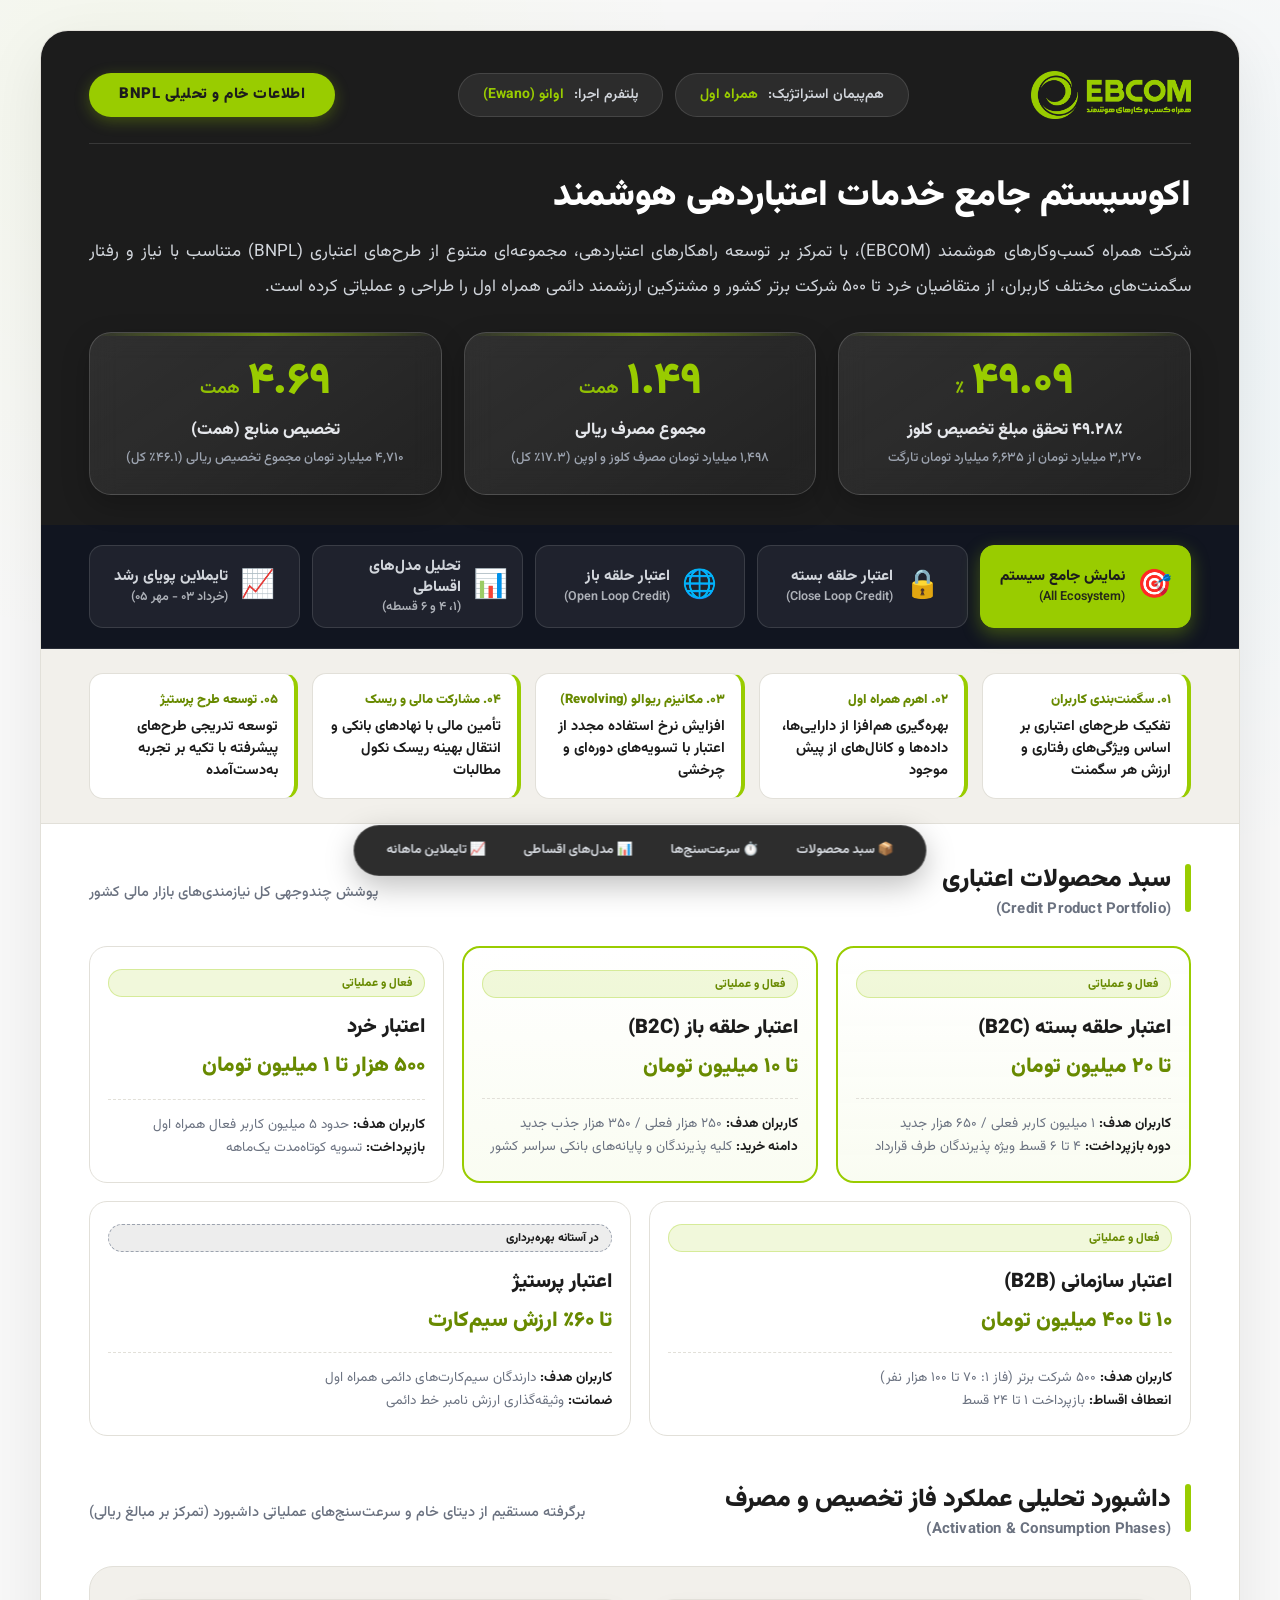
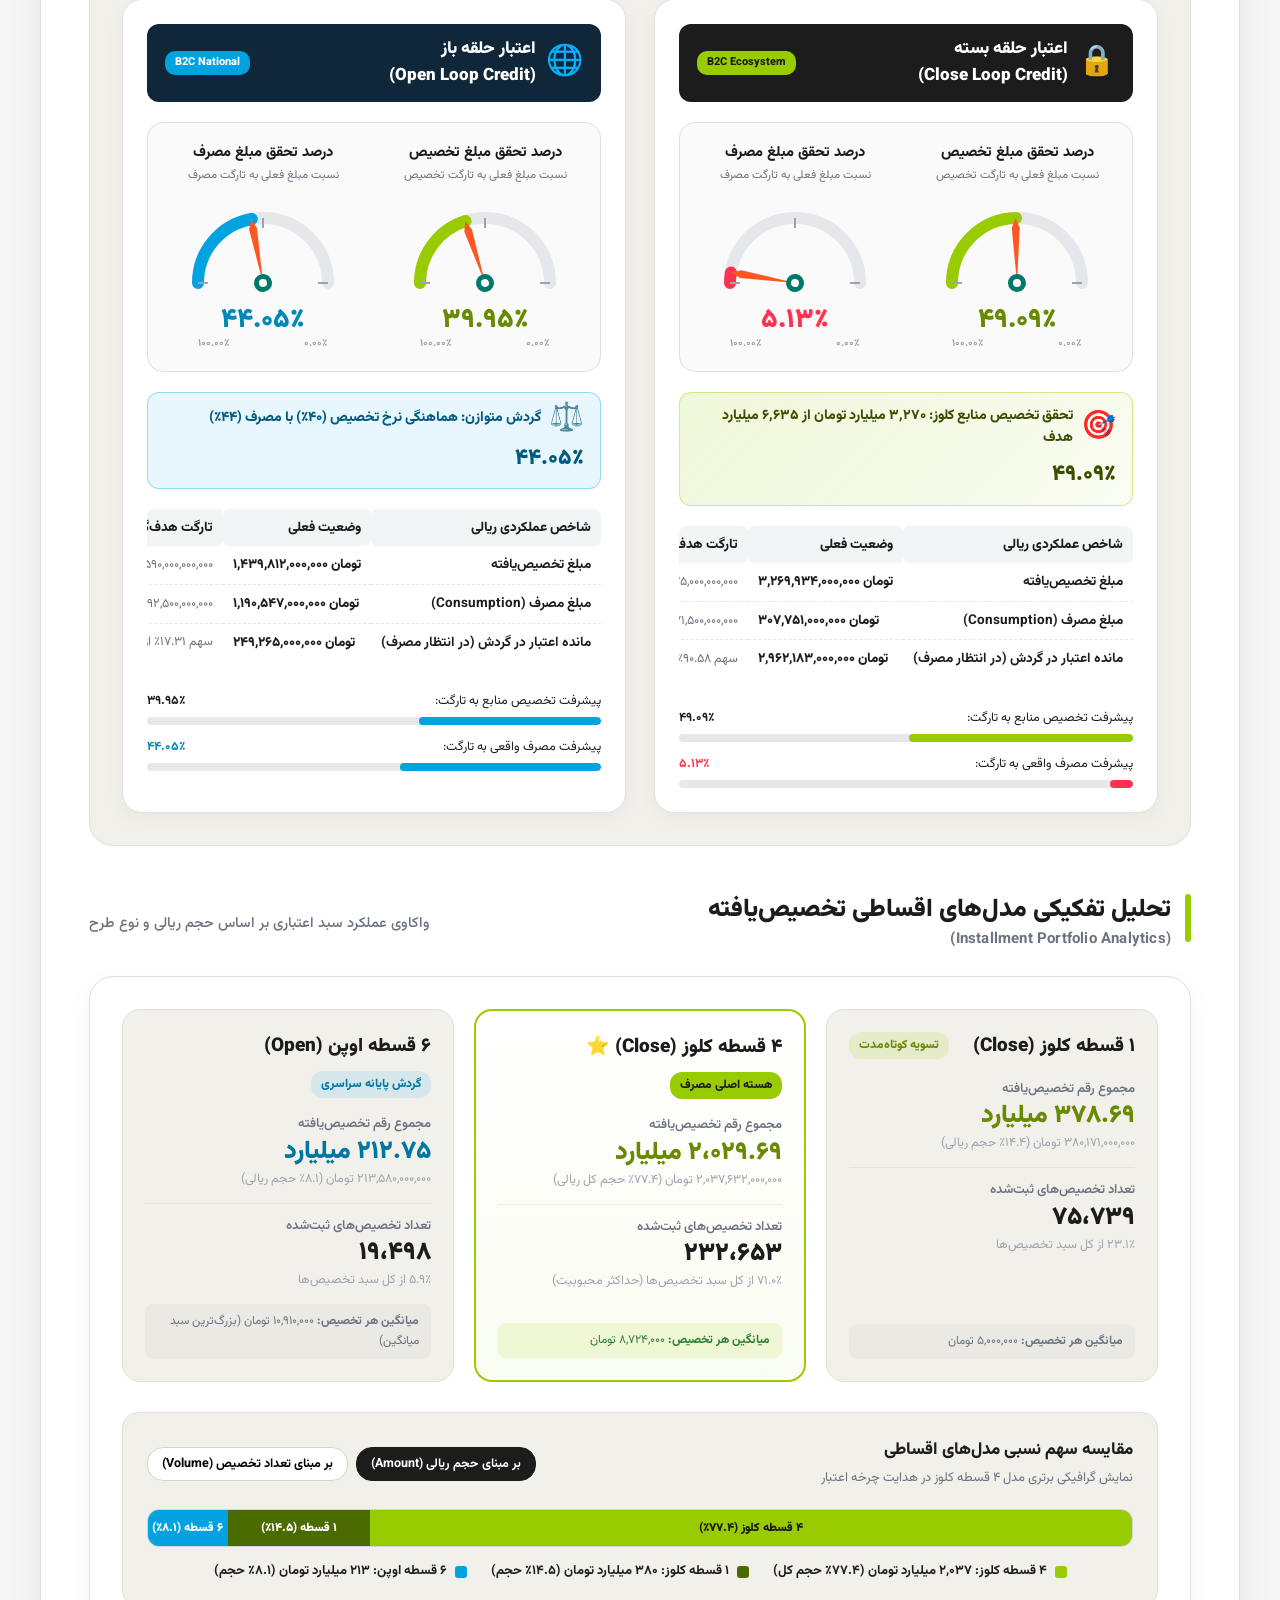
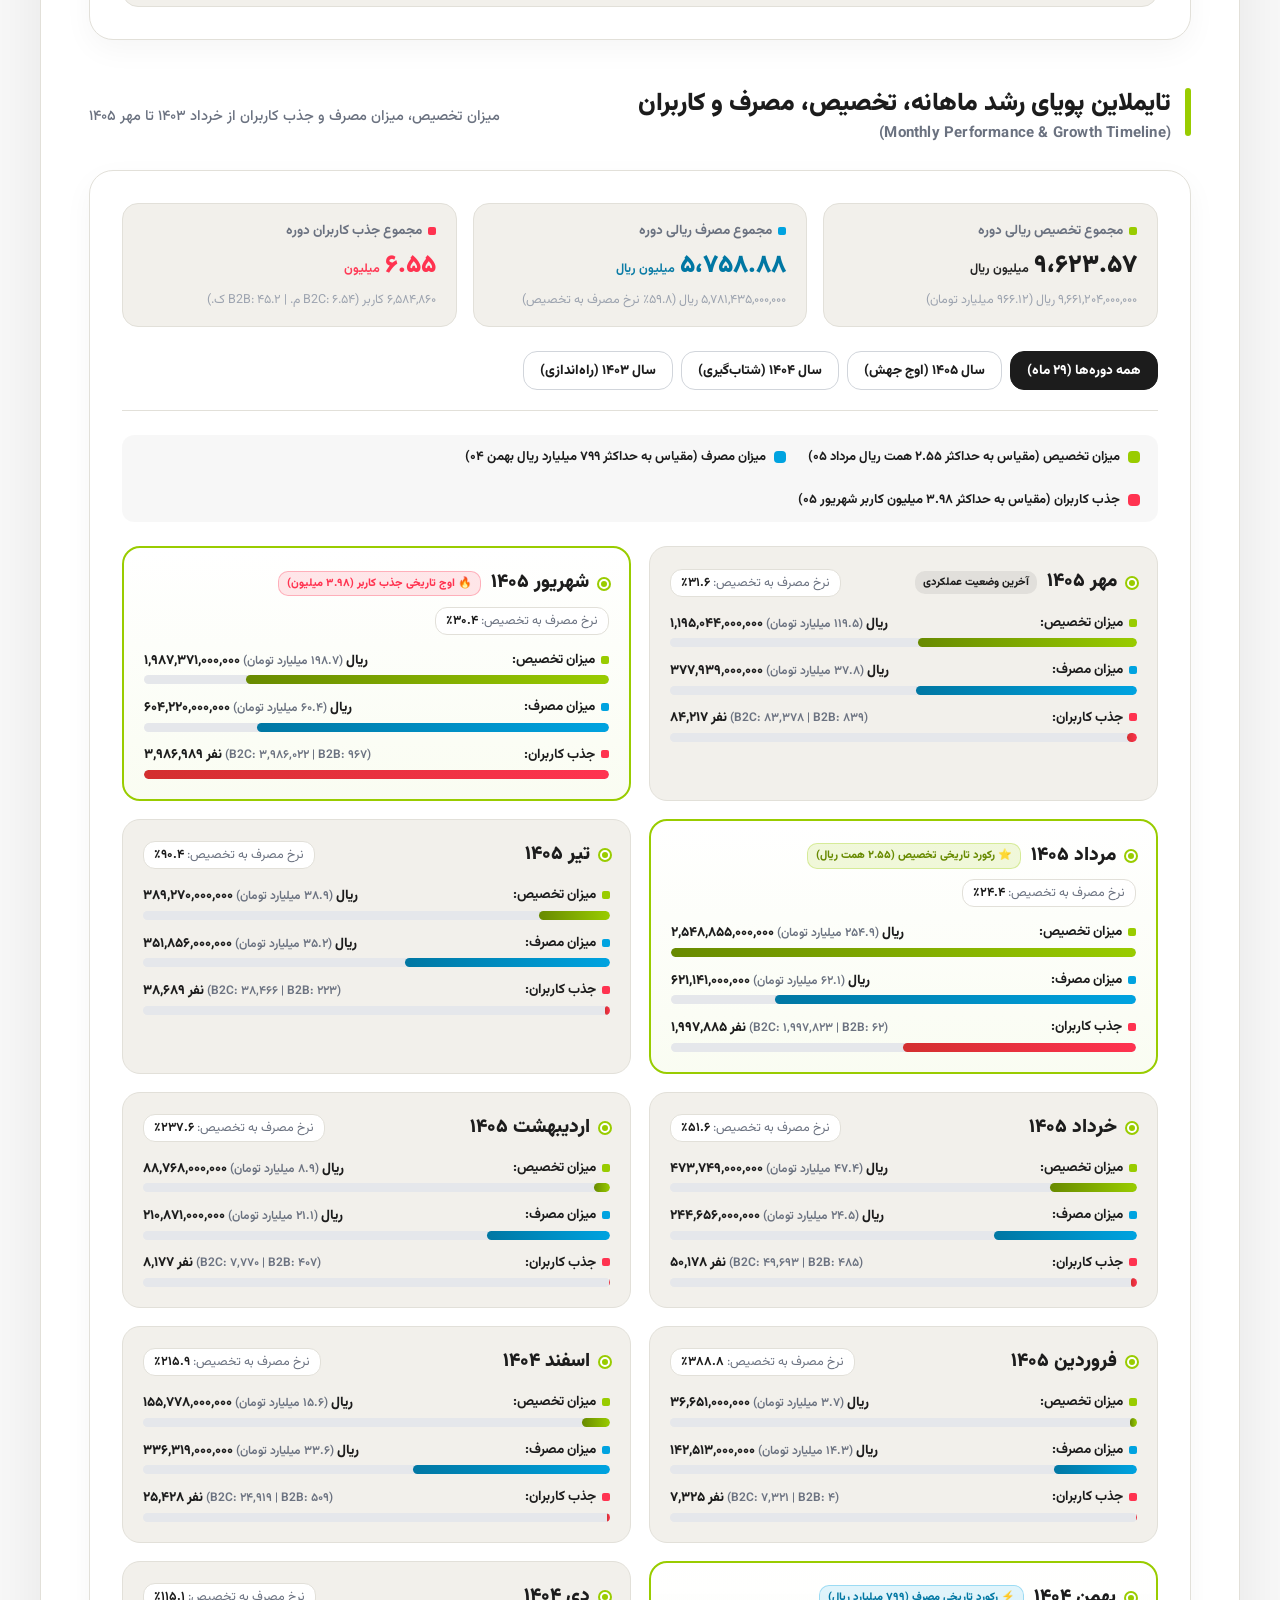
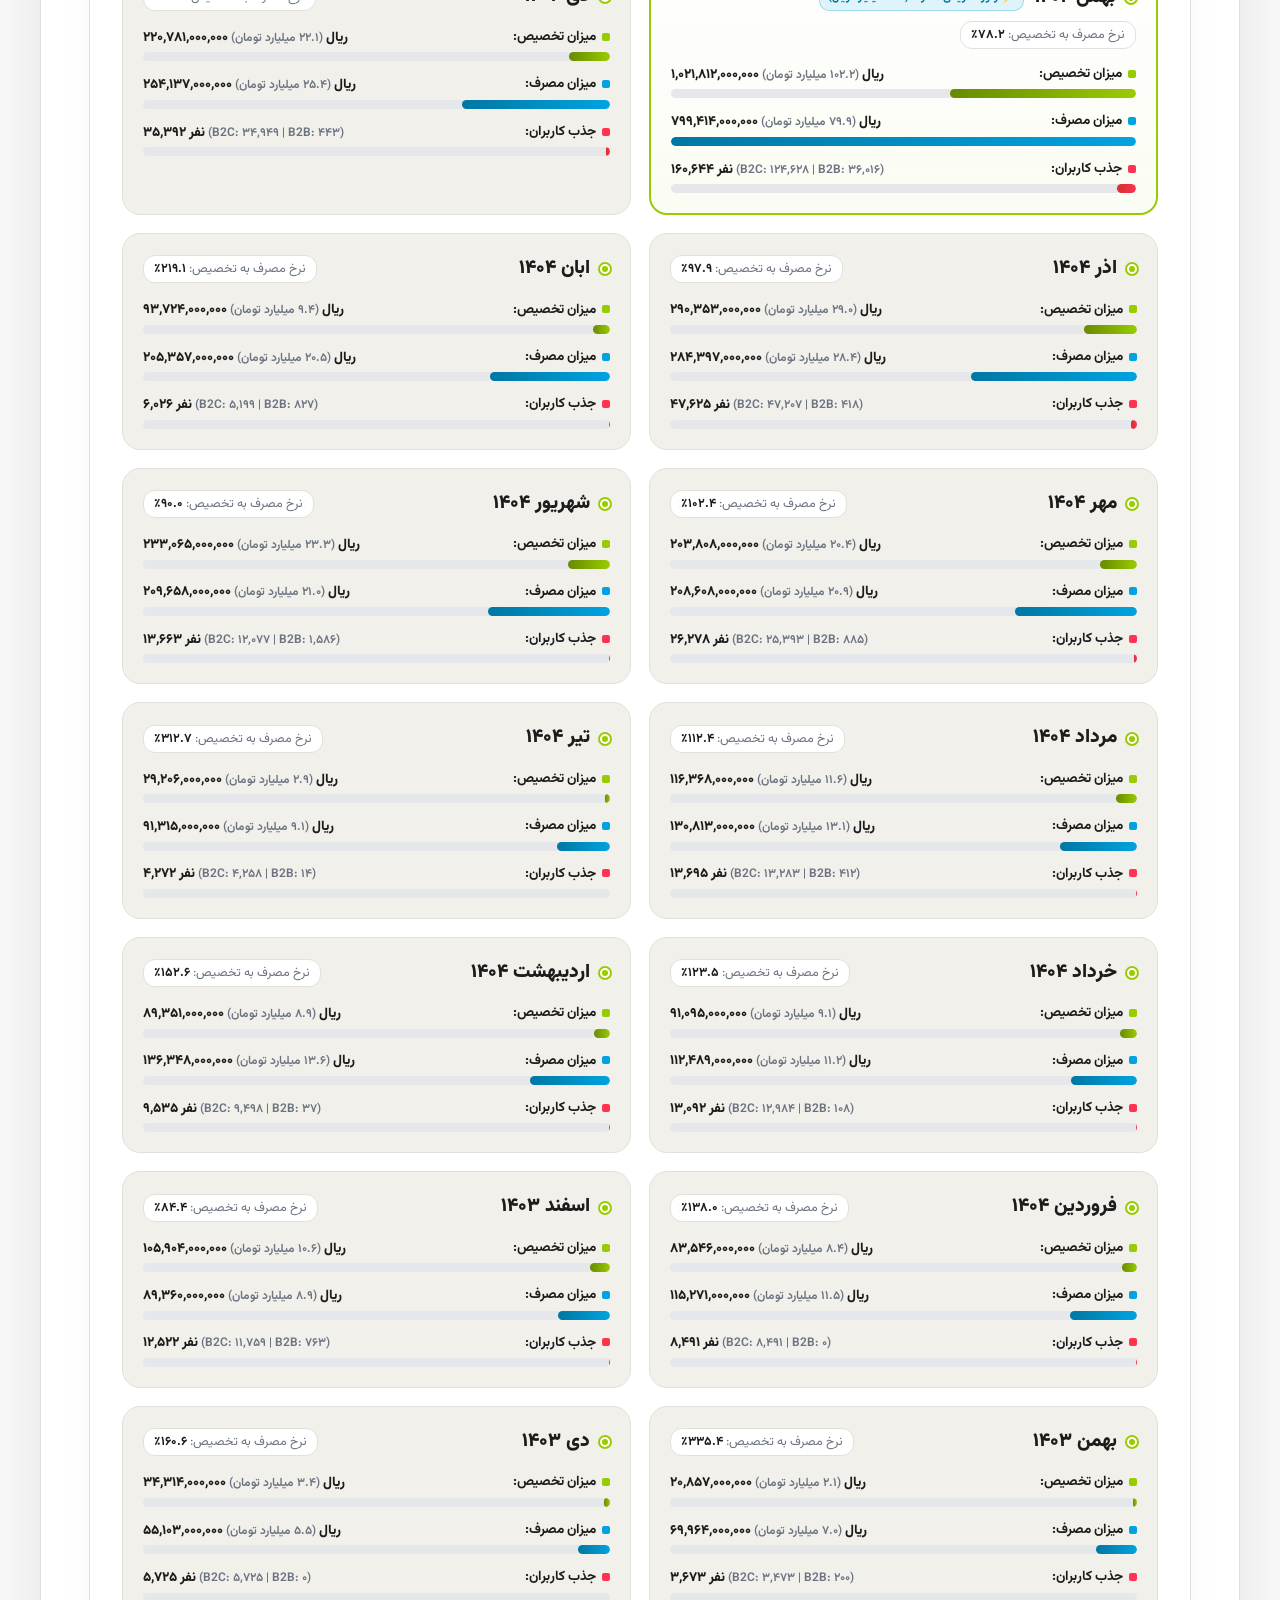
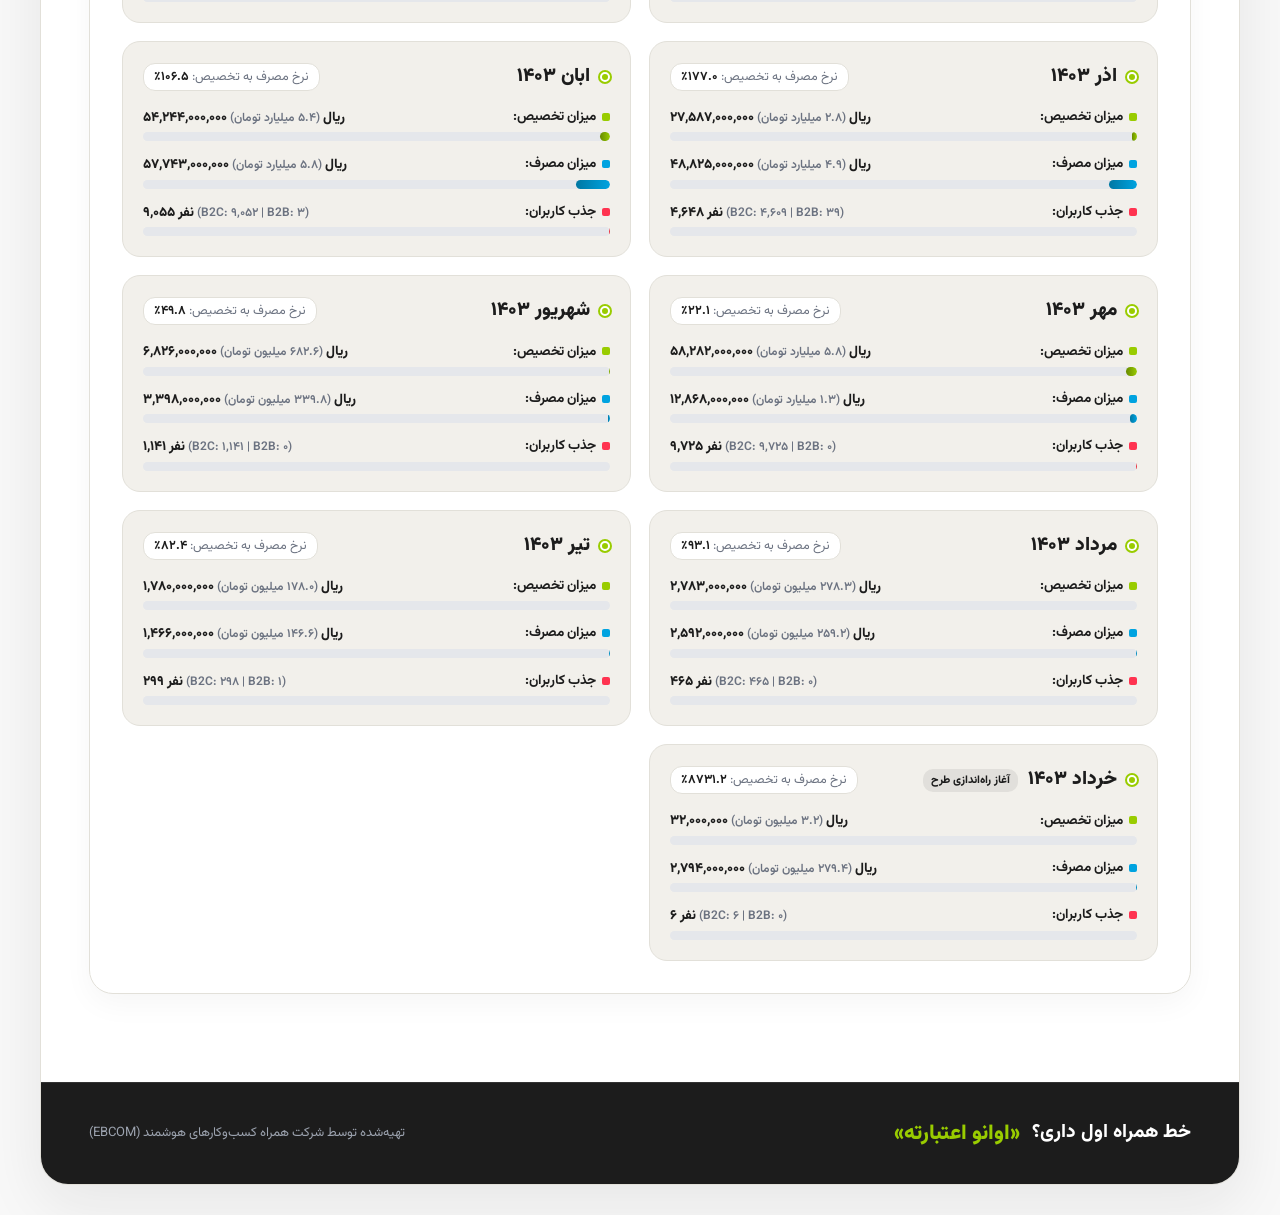
==== infographics/Credit/index.html @ 6b782444 "change credit index responsive" ====
<!doctype html>
<html lang="fa" dir="rtl">
  <head>
    <meta charset="UTF-8" />
    <meta name="viewport" content="width=device-width, initial-scale=1.0" />
    <title>داشبورد راهبردی و اینفوگرافیک تحلیلی اکوسیستم اعتبار EBCOM</title>
    <link rel="preconnect" href="https://fonts.googleapis.com" />
    <link rel="preconnect" href="https://fonts.gstatic.com" crossorigin />
    <link
      href="https://fonts.googleapis.com/css2?family=Vazirmatn:wght@300;400;500;600;700;800;900&display=swap"
      rel="stylesheet"
    />
    <style>
      :root {
        --sheen-green: #99cc00;
        --sheen-green-dark: #688a00;
        --sheen-green-light: rgba(153, 204, 0, 0.14);
        --eerie-black: #1c1c1c;
        --cultured: #f8f8f8;
        --snow-white: #f2f0eb;
        --sizzling-red: #ff3350;
        --sizzling-red-light: rgba(255, 51, 80, 0.12);
        --mci-cyan: #00a3e0;
        --mci-cyan-light: rgba(0, 163, 224, 0.12);
        --border-color: #e2e0d9;
        --border-dark: #333333;
        --text-muted: #6b7280;
        --text-dark: #1c1c1c;
        --card-bg: #ffffff;
        --font-family:
          "Vazirmatn", -apple-system, BlinkMacSystemFont, "Segoe UI", Roboto,
          sans-serif;
      }

      * {
        box-sizing: border-box;
        margin: 0;
        padding: 0;
      }

      body {
        background-color: var(--cultured);
        font-family: var(--font-family);
        color: var(--text-dark);
        line-height: 1.6;
        padding: 30px 15px;
        display: flex;
        justify-content: center;
        font-size: 17px;
        background-image:
          radial-gradient(
            circle at 10% 10%,
            rgba(153, 204, 0, 0.05) 0%,
            transparent 40%
          ),
          radial-gradient(
            circle at 90% 40%,
            rgba(0, 163, 224, 0.04) 0%,
            transparent 40%
          ),
          radial-gradient(
            circle at 50% 85%,
            rgba(255, 51, 80, 0.03) 0%,
            transparent 45%
          );
        background-attachment: fixed;
      }

      .infographic-wrapper {
        width: 100%;
        max-width: 1200px;
        background: #ffffff;
        border-radius: 28px;
        box-shadow: 0 20px 60px rgba(28, 28, 28, 0.08);
        border: 1px solid var(--border-color);
        overflow: hidden;
        position: relative;
      }

      /* HEADER & OFFICIAL BRAND LOCKUP */
      .header {
        background: var(--eerie-black);
        color: #ffffff;
        padding: 40px 48px 30px 48px;
        position: relative;
      }

      .header-top {
        display: flex;
        justify-content: space-between;
        align-items: center;
        border-bottom: 1px solid rgba(255, 255, 255, 0.12);
        padding-bottom: 24px;
        margin-bottom: 28px;
        flex-wrap: wrap;
        gap: 20px;
      }

      .brand-lockup {
        display: flex;
        align-items: center;
        gap: 22px;
        flex-wrap: wrap;
      }

      .ebcom-logo-container {
        display: flex;
        align-items: center;
      }

      .ebcom-logo-img {
        height: 48px;
        width: auto;
        max-width: 240px;
        object-fit: contain;
        display: block;
      }

      .co-divider {
        width: 1px;
        height: 38px;
        background: rgba(255, 255, 255, 0.2);
      }

      .partner-logos {
        display: flex;
        align-items: center;
        justify-content: center;
        gap: 12px;
        font-size: 14px;
        font-weight: 600;
        color: #d1d5db;
        flex-wrap: nowrap;
      }

      .partner-pill {
        background: rgba(255, 255, 255, 0.07);
        padding: 10px 24px;
        border-radius: 25px;
        border: 1px solid rgba(255, 255, 255, 0.12);
        display: flex;
        align-items: center;
        justify-content: center;
        text-align: center;
        gap: 10px;
      }

      .partner-pill strong {
        color: var(--sheen-green);
      }

      .header-badge {
        background: var(--sheen-green);
        color: var(--eerie-black);
        font-weight: 900;
        font-size: 15px;
        padding: 10px 30px;
        border-radius: 30px;
        letter-spacing: 0.5px;
        box-shadow: 0 4px 15px rgba(153, 204, 0, 0.3);
        white-space: nowrap;
        text-align: center;
        display: flex;
        justify-content: center;
        align-items: center;
      }

      .hero-title-area {
        display: flex;
        flex-direction: column;
        gap: 26px;
        width: 100%;
        box-sizing: border-box;
      }

      .hero-text-block {
        width: 100%;
        max-width: 100%;
        box-sizing: border-box;
      }

      .hero-text-block h1 {
        font-size: 36px;
        font-weight: 900;
        color: #ffffff;
        margin-bottom: 14px;
        line-height: 1.35;
      }

      .hero-text-block p {
        font-size: 17px;
        color: #d1d5db;
        font-weight: 400;
        line-height: 2.1;
        text-align: justify;
        text-justify: inter-word;
        width: 100%;
        margin: 0;
        box-sizing: border-box;
      }

      /* 3 Main Stat Boxes */
      .hero-stats-banner {
        display: grid;
        grid-template-columns: repeat(3, 1fr);
        gap: 22px;
        width: 100%;
        box-sizing: border-box;
      }

      .hero-stat-card {
        background: linear-gradient(
          145deg,
          rgba(255, 255, 255, 0.09) 0%,
          rgba(255, 255, 255, 0.03) 100%
        );
        border: 1px solid rgba(255, 255, 255, 0.16);
        border-radius: 22px;
        padding: 26px 24px;
        text-align: center;
        backdrop-filter: blur(14px);
        transition: all 0.3s cubic-bezier(0.16, 1, 0.3, 1);
        display: flex;
        flex-direction: column;
        justify-content: center;
        align-items: center;
        box-shadow: 0 10px 28px rgba(0, 0, 0, 0.22);
        width: 100%;
        box-sizing: border-box;
        position: relative;
        overflow: hidden;
      }

      .hero-stat-card::before {
        content: "";
        position: absolute;
        top: 0;
        left: 0;
        right: 0;
        height: 3px;
        background: linear-gradient(
          90deg,
          transparent,
          var(--sheen-green),
          transparent
        );
        opacity: 0.6;
      }

      .hero-stat-card:hover {
        transform: translateY(-4px);
        border-color: var(--sheen-green);
        box-shadow: 0 16px 36px rgba(153, 204, 0, 0.22);
        background: linear-gradient(
          145deg,
          rgba(255, 255, 255, 0.14) 0%,
          rgba(153, 204, 0, 0.06) 100%
        );
      }

      .hero-stat-num {
        font-size: 44px;
        font-weight: 900;
        color: var(--sheen-green);
        line-height: 1.1;
        letter-spacing: -0.5px;
        display: flex;
        align-items: baseline;
        justify-content: center;
        gap: 4px;
      }

      .hero-stat-unit {
        font-size: 18px;
        font-weight: 700;
        color: var(--sheen-green);
        display: inline-block;
        vertical-align: baseline;
        letter-spacing: 0;
        opacity: 0.92;
        margin-right: 4px;
      }

      .hero-stat-label {
        font-size: 16.5px;
        color: #e5e7eb;
        margin-top: 10px;
        font-weight: 800;
      }

      .hero-stat-subtitle {
        font-size: 13px;
        color: #9ca3af;
        margin-top: 5px;
        font-weight: 500;
        line-height: 1.5;
      }

      /* INTERACTIVE NAV TABS */
      .interactive-tabs-bar {
        display: grid;
        grid-template-columns: repeat(5, 1fr);
        gap: 12px;
        padding: 20px 48px;
        background: #111520;
        border-bottom: 1px solid rgba(255, 255, 255, 0.1);
        width: 100%;
        box-sizing: border-box;
        align-items: stretch;
      }

      .nav-tab-btn {
        background: rgba(255, 255, 255, 0.06);
        border: 1px solid rgba(255, 255, 255, 0.12);
        color: #d1d5db;
        padding: 11px 14px;
        border-radius: 14px;
        cursor: pointer;
        font-family: var(--font-family);
        transition: all 0.25s ease;
        white-space: normal;
        display: flex;
        align-items: center;
        justify-content: center;
        gap: 12px;
        width: 100%;
        text-align: right;
        box-sizing: border-box;
      }

      .nav-tab-btn * {
        pointer-events: none;
      }

      .nav-tab-icon {
        font-size: 28px;
        line-height: 1;
        display: flex;
        align-items: center;
        justify-content: center;
        flex-shrink: 0;
      }

      .nav-tab-text {
        display: flex;
        flex-direction: column;
        justify-content: center;
        line-height: 1.35;
        text-align: right;
      }

      .nav-tab-main {
        font-size: 15px;
        font-weight: 800;
        color: inherit;
      }

      .nav-tab-sub {
        font-size: 12.5px;
        font-weight: 600;
        opacity: 0.8;
        color: inherit;
        margin-top: 1px;
      }

      .nav-tab-btn:hover {
        background: rgba(255, 255, 255, 0.12);
        color: #ffffff;
        transform: translateY(-2px);
      }

      .nav-tab-btn.active {
        background: var(--sheen-green);
        color: var(--eerie-black);
        border-color: var(--sheen-green);
        box-shadow: 0 6px 18px rgba(153, 204, 0, 0.35);
      }

      .nav-tab-btn.active .nav-tab-sub {
        opacity: 0.92;
        color: var(--eerie-black);
      }

      /* STRATEGIC PILLARS BAR */
      .pillars-container {
        display: grid;
        grid-template-columns: repeat(5, 1fr);
        gap: 14px;
        padding: 24px 48px;
        background: var(--snow-white);
        border-bottom: 1px solid var(--border-color);
        width: 100%;
        box-sizing: border-box;
      }

      .pillar-card {
        background: #ffffff;
        padding: 16px;
        border-radius: 14px;
        border: 1px solid var(--border-color);
        border-right: 4px solid var(--sheen-green);
        display: flex;
        flex-direction: column;
        gap: 6px;
        transition:
          transform 0.2s ease,
          box-shadow 0.2s ease;
        cursor: default;
      }

      .pillar-card:hover {
        transform: translateY(-2px);
        box-shadow: 0 6px 16px rgba(0, 0, 0, 0.06);
      }

      .pillar-num {
        font-size: 13px;
        font-weight: 900;
        color: var(--sheen-green-dark);
      }

      .pillar-text {
        font-size: 14.5px;
        font-weight: 700;
        color: var(--eerie-black);
        line-height: 1.5;
      }

      /* CONTENT BODY */
      .content-body {
        padding: 40px 48px;
      }

      .section-title {
        display: flex;
        align-items: center;
        gap: 14px;
        margin-bottom: 24px;
        flex-wrap: wrap;
      }

      .section-title .bar {
        width: 6px;
        height: 48px;
        background: var(--sheen-green);
        border-radius: 4px;
        flex-shrink: 0;
        align-self: stretch;
      }

      .section-title-headings {
        display: flex;
        flex-direction: column;
        gap: 3px;
        justify-content: center;
        min-width: 0;
      }

      .section-title h2 {
        font-size: 25px;
        font-weight: 900;
        color: var(--eerie-black);
        line-height: 1.25;
        margin: 0;
      }

      .section-title-en {
        font-size: 15px;
        font-weight: 700;
        color: #6b7280;
        direction: ltr;
        text-align: right;
        letter-spacing: 0.2px;
      }

      .section-title .section-desc {
        font-size: 14.5px;
        color: var(--text-muted);
        font-weight: 500;
        margin-right: auto;
        align-self: center;
      }

      /* SECTION 1: PRODUCTS GRID */
      .products-grid {
        display: grid;
        grid-template-columns: repeat(6, 1fr);
        gap: 18px;
        margin-bottom: 48px;
        width: 100%;
        box-sizing: border-box;
      }

      .products-grid > :nth-child(1),
      .products-grid > :nth-child(2),
      .products-grid > :nth-child(3) {
        grid-column: span 2;
      }

      .products-grid > :nth-child(4),
      .products-grid > :nth-child(5) {
        grid-column: span 3;
      }

      .prod-card {
        background: #ffffff;
        border: 1px solid var(--border-color);
        border-radius: 18px;
        padding: 22px 18px;
        display: flex;
        flex-direction: column;
        justify-content: space-between;
        transition: all 0.25s ease;
        position: relative;
      }

      .prod-card:hover {
        box-shadow: 0 12px 28px rgba(0, 0, 0, 0.08);
        border-color: var(--sheen-green);
        transform: translateY(-3px);
      }

      .prod-card.featured {
        background: linear-gradient(
          180deg,
          #ffffff 0%,
          rgba(153, 204, 0, 0.05) 100%
        );
        border: 2px solid var(--sheen-green);
      }

      .prod-status {
        align-self: flex-start;
        font-size: 11.5px;
        font-weight: 800;
        padding: 4px 12px;
        border-radius: 14px;
        margin-bottom: 14px;
      }

      .status-active {
        background: var(--sheen-green-light);
        color: var(--sheen-green-dark);
        border: 1px solid rgba(153, 204, 0, 0.3);
      }

      .status-pipeline {
        background: rgba(28, 28, 28, 0.08);
        color: var(--eerie-black);
        border: 1px dashed #9ca3af;
      }

      .prod-name {
        font-size: 20px;
        font-weight: 900;
        color: var(--eerie-black);
        margin-bottom: 6px;
      }

      .prod-cap {
        font-size: 21px;
        font-weight: 900;
        color: var(--sheen-green-dark);
        margin-bottom: 14px;
      }

      .prod-meta {
        border-top: 1px dashed var(--border-color);
        padding-top: 14px;
        font-size: 13.5px;
        color: var(--text-muted);
        line-height: 1.7;
      }

      .prod-meta strong {
        color: var(--eerie-black);
      }

      /* SECTION 2: RAW DASHBOARD DATA - SPEEDOMETERS */
      .dashboard-showcase-box {
        background: var(--snow-white);
        border: 1px solid var(--border-color);
        border-radius: 24px;
        padding: 32px;
        margin-bottom: 48px;
        overflow: hidden;
        max-width: 100%;
        box-sizing: border-box;
      }

      .dual-scheme-grid {
        display: grid;
        grid-template-columns: repeat(2, minmax(0, 1fr));
        gap: 28px;
        width: 100%;
        align-items: stretch;
        transition: all 0.35s ease;
      }

      .dual-scheme-grid.single-panel,
      .dual-scheme-grid:has(.scheme-dashboard-panel:only-child) {
        grid-template-columns: minmax(0, 1fr) !important;
        max-width: 100% !important;
        width: 100% !important;
      }

      .dual-scheme-grid.single-panel .scheme-dashboard-panel {
        width: 100% !important;
        grid-column: 1 / -1 !important;
        padding: 32px 36px;
        box-sizing: border-box;
      }

      .dual-scheme-grid.single-panel .speedometers-row {
        display: grid;
        grid-template-columns: repeat(2, minmax(0, 1fr));
        justify-items: center;
        align-items: center;
        gap: 36px;
        padding: 28px 48px;
        width: 100%;
        box-sizing: border-box;
      }

      .dual-scheme-grid.single-panel .speedometer-svg-wrap {
        width: 230px;
        height: 145px;
      }

      .dual-scheme-grid.single-panel .gauge-digital-val {
        font-size: 32px;
      }

      .dual-scheme-grid.single-panel .phase-metrics-table {
        font-size: 14px;
        width: 100%;
      }

      .dual-scheme-grid.single-panel .phase-metrics-table th,
      .dual-scheme-grid.single-panel .phase-metrics-table td {
        padding: 12px 18px;
      }

      .scheme-dashboard-panel {
        background: #ffffff;
        border: 1px solid var(--border-color);
        border-radius: 20px;
        padding: 24px;
        box-shadow: 0 6px 20px rgba(0, 0, 0, 0.04);
        display: flex;
        flex-direction: column;
        gap: 20px;
        transition: all 0.3s ease;
        min-width: 0;
        max-width: 100%;
        box-sizing: border-box;
        overflow: visible;
      }

      .scheme-dashboard-panel:hover {
        box-shadow: 0 12px 30px rgba(0, 0, 0, 0.08);
      }

      .panel-header-banner {
        background: var(--eerie-black);
        color: #ffffff;
        padding: 12px 18px;
        border-radius: 12px;
        display: flex;
        justify-content: space-between;
        align-items: center;
      }

      .panel-header-title {
        font-size: 17px;
        font-weight: 900;
        display: flex;
        align-items: center;
        gap: 10px;
      }

      .panel-header-title span:first-child {
        font-size: 30px;
        line-height: 1;
        display: inline-flex;
        align-items: center;
        justify-content: center;
      }

      .panel-header-badge {
        font-size: 11px;
        font-weight: 800;
        padding: 3px 10px;
        border-radius: 10px;
        background: var(--sheen-green);
        color: var(--eerie-black);
      }

      .speedometers-row {
        display: grid;
        grid-template-columns: repeat(2, minmax(0, 1fr));
        gap: 16px;
        background: #fafafa;
        border: 1px solid var(--border-color);
        border-radius: 16px;
        padding: 18px 12px;
        min-width: 0;
      }

      .gauge-widget {
        display: flex;
        flex-direction: column;
        align-items: center;
        text-align: center;
        position: relative;
        min-width: 0;
      }

      .gauge-title-badge {
        font-size: 14.5px;
        font-weight: 800;
        color: var(--eerie-black);
        margin-bottom: 2px;
      }

      .gauge-sub-badge {
        font-size: 11.5px;
        color: var(--text-muted);
        margin-bottom: 8px;
      }

      .speedometer-svg-wrap {
        width: 180px;
        height: 120px;
        position: relative;
        max-width: 100%;
      }

      .speedometer-svg {
        width: 100%;
        height: 100%;
      }

      .gauge-needle {
        transform-origin: 90px 85px;
        transform: rotate(-90deg);
        transition: transform 1.8s cubic-bezier(0.34, 1.25, 0.64, 1);
      }

      .gauge-needle.quivering {
        animation: needle-quiver 2.4s ease-in-out infinite;
      }

      @keyframes needle-quiver {
        0% {
          transform: rotate(var(--target-angle, -90deg));
        }
        18% {
          transform: rotate(calc(var(--target-angle, -90deg) + 0.9deg));
        }
        36% {
          transform: rotate(calc(var(--target-angle, -90deg) - 0.75deg));
        }
        54% {
          transform: rotate(calc(var(--target-angle, -90deg) + 0.55deg));
        }
        72% {
          transform: rotate(calc(var(--target-angle, -90deg) - 0.35deg));
        }
        88% {
          transform: rotate(calc(var(--target-angle, -90deg) + 0.2deg));
        }
        100% {
          transform: rotate(var(--target-angle, -90deg));
        }
      }

      .gauge-progress-arc {
        stroke-dasharray: 205;
        stroke-dashoffset: 205;
        transition: stroke-dashoffset 1.8s cubic-bezier(0.25, 1, 0.5, 1);
      }

      .gauge-digital-val {
        font-size: 27px;
        font-weight: 900;
        margin-top: -6px;
        line-height: 1;
      }

      .gauge-digital-val.green-val {
        color: var(--sheen-green-dark);
      }

      .gauge-digital-val.red-val {
        color: var(--sizzling-red);
      }

      .gauge-limits {
        display: flex;
        justify-content: space-between;
        width: 130px;
        font-size: 10.5px;
        color: #9ca3af;
        font-weight: 700;
        margin-top: 2px;
      }

      /* TABLE SCROLL WRAPPER */
      .table-scroll-wrapper {
        width: 100%;
        overflow-x: auto;
        overflow-y: hidden;
        -webkit-overflow-scrolling: touch;
        border-radius: 8px;
        padding-bottom: 4px;
      }

      .table-scroll-wrapper::-webkit-scrollbar {
        height: 6px;
      }

      .table-scroll-wrapper::-webkit-scrollbar-track {
        background: #f3f4f6;
        border-radius: 3px;
      }

      .table-scroll-wrapper::-webkit-scrollbar-thumb {
        background: #d1d5db;
        border-radius: 3px;
      }

      .table-scroll-wrapper::-webkit-scrollbar-thumb:hover {
        background: #9ca3af;
      }

      .phase-metrics-table {
        width: 100%;
        min-width: 520px;
        border-collapse: collapse;
        font-size: 13.5px;
      }

      .phase-metrics-table th {
        background: #f3f4f6;
        color: var(--eerie-black);
        font-weight: 800;
        text-align: right;
        padding: 8px 10px;
        border-radius: 6px;
        white-space: nowrap;
      }

      .phase-metrics-table td {
        padding: 8px 10px;
        border-bottom: 1px dashed #e5e7eb;
        white-space: nowrap;
      }

      .phase-metrics-table tr:last-child td {
        border-bottom: none;
      }

      .val-cell {
        font-weight: 800;
        color: var(--eerie-black);
        direction: ltr;
        text-align: left;
      }

      .target-cell {
        color: var(--text-muted);
        font-size: 12.5px;
      }

      .kpi-progress-wrap {
        margin-top: 6px;
        display: flex;
        flex-direction: column;
        gap: 6px;
      }

      .kpi-progress-bar-bg {
        height: 8px;
        background: #e5e7eb;
        border-radius: 4px;
        overflow: hidden;
        position: relative;
      }

      .kpi-progress-bar-fill {
        height: 100%;
        border-radius: 4px;
        width: 0%;
        transition: width 1.8s cubic-bezier(0.25, 1, 0.5, 1);
      }

      .fill-green {
        background: var(--sheen-green);
      }

      .fill-red {
        background: var(--sizzling-red);
      }

      .fill-cyan {
        background: var(--mci-cyan);
      }

      .highlight-card-row {
        background: linear-gradient(
          135deg,
          rgba(153, 204, 0, 0.15) 0%,
          rgba(153, 204, 0, 0.05) 100%
        );
        border: 1px solid rgba(153, 204, 0, 0.4);
        border-radius: 12px;
        padding: 12px 16px;
        display: flex;
        align-items: center;
        justify-content: space-between;
        flex-wrap: wrap;
        gap: 8px;
      }

      .highlight-badge-title {
        font-size: 14px;
        font-weight: 800;
        color: #3b4e00;
        display: flex;
        align-items: center;
        gap: 8px;
      }

      .highlight-badge-title span:first-child {
        font-size: 28px;
        line-height: 1;
        display: inline-flex;
        align-items: center;
        justify-content: center;
      }

      .highlight-badge-num {
        font-size: 22px;
        font-weight: 900;
        color: #3b4e00;
      }

      /* SECTION 3: INSTALLMENTS BREAKDOWN */
      .installments-analytics-box {
        background: #ffffff;
        border: 1px solid var(--border-color);
        border-radius: 24px;
        padding: 32px;
        margin-bottom: 48px;
        box-shadow: 0 10px 30px rgba(0, 0, 0, 0.04);
      }

      .installment-cards-grid {
        display: grid;
        grid-template-columns: repeat(3, 1fr);
        gap: 20px;
        margin-bottom: 30px;
      }

      .inst-card {
        background: var(--snow-white);
        border: 1px solid var(--border-color);
        border-radius: 18px;
        padding: 22px;
        display: flex;
        flex-direction: column;
        justify-content: space-between;
        position: relative;
        overflow: hidden;
        transition: all 0.25s ease;
      }

      .inst-card:hover {
        transform: translateY(-3px);
        box-shadow: 0 10px 24px rgba(0, 0, 0, 0.07);
      }

      .inst-card.plan-4-close {
        border: 2px solid var(--sheen-green);
        background: linear-gradient(
          180deg,
          #ffffff 0%,
          rgba(153, 204, 0, 0.06) 100%
        );
      }

      .inst-header {
        display: flex;
        justify-content: space-between;
        align-items: flex-start;
        margin-bottom: 16px;
        flex-wrap: wrap;
        gap: 8px;
      }

      .inst-title {
        font-size: 19px;
        font-weight: 900;
        color: var(--eerie-black);
      }

      .inst-tag {
        font-size: 12px;
        font-weight: 800;
        padding: 4px 10px;
        border-radius: 12px;
      }

      .tag-close {
        background: var(--sheen-green-light);
        color: var(--sheen-green-dark);
      }

      .tag-open {
        background: var(--mci-cyan-light);
        color: #0077a3;
      }

      .inst-stat-group {
        margin-bottom: 14px;
      }

      .inst-stat-label {
        font-size: 13px;
        color: var(--text-muted);
        font-weight: 600;
      }

      .inst-stat-val {
        font-size: 25px;
        font-weight: 900;
        color: var(--eerie-black);
        line-height: 1.2;
        margin-top: 2px;
      }

      .inst-stat-sub {
        font-size: 12.5px;
        color: #9ca3af;
        margin-top: 2px;
      }

      .inst-divider {
        height: 1px;
        background: rgba(0, 0, 0, 0.06);
        margin: 12px 0;
      }

      .inst-visualizer-container {
        background: var(--snow-white);
        border-radius: 16px;
        padding: 24px;
        border: 1px solid var(--border-color);
      }

      .viz-header {
        display: flex;
        justify-content: space-between;
        align-items: center;
        margin-bottom: 18px;
        flex-wrap: wrap;
        gap: 12px;
      }

      .viz-header h3 {
        font-size: 17px;
        font-weight: 800;
      }

      .viz-toggle-group {
        display: flex;
        gap: 8px;
      }

      .viz-btn {
        padding: 6px 14px;
        border-radius: 16px;
        border: 1px solid #d1d5db;
        background: #ffffff;
        font-size: 12.5px;
        font-weight: 700;
        cursor: pointer;
        font-family: var(--font-family);
        transition: all 0.2s ease;
      }

      .viz-btn.active {
        background: var(--eerie-black);
        color: #ffffff;
        border-color: var(--eerie-black);
      }

      .stacked-bar-container {
        margin-top: 14px;
      }

      .stacked-bar {
        height: 38px;
        border-radius: 12px;
        display: flex;
        overflow: hidden;
        border: 1px solid rgba(0, 0, 0, 0.08);
        background: #e5e7eb;
      }

      .stack-segment {
        height: 100%;
        display: flex;
        align-items: center;
        justify-content: center;
        color: #ffffff;
        font-weight: 900;
        font-size: 12px;
        transition: width 1.2s ease-out;
        position: relative;
        cursor: pointer;
      }

      .seg-1-close {
        background: #4b6b00;
      }

      .seg-4-close {
        background: var(--sheen-green);
        color: var(--eerie-black);
      }

      .seg-6-open {
        background: var(--mci-cyan);
      }

      .stacked-legend {
        display: flex;
        justify-content: center;
        gap: 24px;
        margin-top: 14px;
        flex-wrap: wrap;
        font-size: 13px;
        font-weight: 700;
      }

      .legend-item {
        display: flex;
        align-items: center;
        gap: 8px;
      }

      .legend-dot {
        width: 12px;
        height: 12px;
        border-radius: 3px;
      }

      /* SECTION 4: TIMELINE ANALYTICS */
      .timeline-analytics-box {
        background: #ffffff;
        border: 1px solid var(--border-color);
        border-radius: 24px;
        padding: 32px;
        margin-bottom: 48px;
        box-shadow: 0 10px 30px rgba(0, 0, 0, 0.04);
      }

      .tl-header-controls {
        display: flex;
        justify-content: space-between;
        align-items: center;
        flex-wrap: wrap;
        gap: 16px;
        margin-bottom: 24px;
        padding-bottom: 20px;
        border-bottom: 1px solid var(--border-color);
      }

      .tl-kpi-summary-strip {
        display: grid;
        grid-template-columns: repeat(3, 1fr);
        gap: 16px;
        margin-bottom: 24px;
        width: 100%;
      }

      .tl-kpi-card {
        background: var(--snow-white);
        border: 1px solid var(--border-color);
        border-radius: 16px;
        padding: 16px 20px;
        display: flex;
        flex-direction: column;
        gap: 4px;
      }

      .tl-kpi-title {
        font-size: 13.5px;
        color: var(--text-muted);
        font-weight: 700;
        display: flex;
        align-items: center;
        gap: 6px;
      }

      .tl-kpi-val {
        font-size: 25px;
        font-weight: 900;
        color: var(--eerie-black);
      }

      .tl-stat-unit {
        font-size: 0.5em;
        font-family: inherit;
        color: inherit;
        font-weight: 700;
        display: inline-block;
        margin-right: 5px;
        vertical-align: baseline;
        opacity: 0.95;
      }

      .tl-kpi-sub {
        font-size: 12.5px;
        color: #9ca3af;
      }

      .tl-filters-group {
        display: flex;
        gap: 8px;
        flex-wrap: wrap;
        align-items: center;
      }

      .tl-filter-btn {
        padding: 8px 16px;
        border-radius: 14px;
        border: 1px solid #d1d5db;
        background: #ffffff;
        font-size: 13.5px;
        font-weight: 800;
        cursor: pointer;
        font-family: var(--font-family);
        transition: all 0.2s ease;
        color: var(--eerie-black);
        white-space: nowrap;
        flex-shrink: 0;
      }

      .tl-filter-btn:hover {
        border-color: var(--sheen-green);
        background: var(--sheen-green-light);
      }

      .tl-filter-btn.active {
        background: var(--eerie-black);
        color: #ffffff;
        border-color: var(--eerie-black);
      }

      .tl-action-btn {
        padding: 8px 18px;
        border-radius: 14px;
        border: 1px solid var(--sheen-green-dark);
        background: var(--sheen-green);
        color: var(--eerie-black);
        font-size: 12.5px;
        font-weight: 900;
        cursor: pointer;
        font-family: var(--font-family);
        transition: all 0.25s ease;
        display: inline-flex;
        align-items: center;
        gap: 8px;
        box-shadow: 0 4px 12px rgba(153, 204, 0, 0.25);
      }

      .tl-action-btn:hover {
        transform: translateY(-2px);
        box-shadow: 0 6px 16px rgba(153, 204, 0, 0.35);
        background: #88b800;
      }

      .tl-legend-strip {
        display: flex;
        justify-content: flex-start;
        gap: 22px;
        margin-bottom: 24px;
        padding: 12px 18px;
        background: rgba(28, 28, 28, 0.03);
        border-radius: 12px;
        flex-wrap: wrap;
        font-size: 13px;
        font-weight: 700;
      }

      .tl-legend-item {
        display: flex;
        align-items: center;
        gap: 8px;
      }

      .tl-legend-dot {
        width: 12px;
        height: 12px;
        border-radius: 4px;
      }

      .tl-stream-container {
        display: grid;
        grid-template-columns: repeat(2, 1fr);
        gap: 18px;
        position: relative;
      }

      .tl-card-item {
        background: var(--snow-white);
        border: 1px solid var(--border-color);
        border-radius: 18px;
        padding: 20px;
        display: flex;
        flex-direction: column;
        gap: 14px;
        transition: all 0.25s ease;
        position: relative;
      }

      .tl-card-item:hover {
        transform: translateY(-3px);
        box-shadow: 0 8px 24px rgba(0, 0, 0, 0.07);
        border-color: var(--sheen-green);
        background: #ffffff;
      }

      .tl-card-item.featured-milestone {
        border: 2px solid var(--sheen-green);
        background: linear-gradient(
          180deg,
          #ffffff 0%,
          rgba(153, 204, 0, 0.05) 100%
        );
      }

      .tl-card-header {
        display: flex;
        justify-content: space-between;
        align-items: center;
        flex-wrap: wrap;
        gap: 8px;
      }

      .tl-month-title {
        display: flex;
        align-items: center;
        gap: 10px;
      }

      .tl-month-title h4 {
        font-size: 19px;
        font-weight: 900;
        color: var(--eerie-black);
      }

      .tl-dot {
        width: 10px;
        height: 10px;
        border-radius: 50%;
        background: var(--sheen-green);
        border: 2px solid #ffffff;
        box-shadow: 0 0 0 2px var(--sheen-green);
      }

      .tl-badge {
        font-size: 11px;
        font-weight: 800;
        padding: 3px 8px;
        border-radius: 10px;
        background: rgba(28, 28, 28, 0.08);
        color: var(--eerie-black);
      }

      .tl-badge.badge-peak {
        background: var(--sizzling-red-light);
        color: var(--sizzling-red);
        border: 1px solid rgba(255, 51, 80, 0.3);
      }

      .tl-badge.badge-record {
        background: var(--sheen-green-light);
        color: var(--sheen-green-dark);
        border: 1px solid rgba(153, 204, 0, 0.3);
      }

      .tl-badge.badge-cons {
        background: var(--mci-cyan-light);
        color: #0077a3;
        border: 1px solid rgba(0, 163, 224, 0.3);
      }

      .tl-ratio-pill {
        font-size: 12.5px;
        background: #ffffff;
        border: 1px solid var(--border-color);
        padding: 3px 10px;
        border-radius: 12px;
        color: var(--text-muted);
      }

      .tl-ratio-pill strong {
        color: var(--eerie-black);
      }

      .tl-metrics-container {
        display: flex;
        flex-direction: column;
        gap: 12px;
      }

      .tl-metric-row {
        display: flex;
        flex-direction: column;
        gap: 4px;
      }

      .tl-metric-meta {
        display: flex;
        justify-content: space-between;
        align-items: baseline;
        font-size: 13.5px;
        flex-wrap: wrap;
        gap: 4px;
      }

      .tl-metric-label {
        font-weight: 700;
        color: var(--text-dark);
        display: flex;
        align-items: center;
        gap: 6px;
      }

      .tl-icon-dot {
        width: 8px;
        height: 8px;
        border-radius: 2px;
        display: inline-block;
      }

      .alloc-dot {
        background: var(--sheen-green);
      }
      .cons-dot {
        background: var(--mci-cyan);
      }
      .users-dot {
        background: var(--sizzling-red);
      }

      .tl-metric-val {
        font-weight: 800;
        color: var(--eerie-black);
        direction: ltr;
        text-align: left;
      }

      .tl-metric-val small {
        font-size: 12px;
        color: var(--text-muted);
        font-weight: 600;
      }

      .tl-bar-bg {
        height: 9px;
        background: #e5e7eb;
        border-radius: 5px;
        overflow: hidden;
        position: relative;
      }

      .tl-bar-fill {
        height: 100%;
        border-radius: 5px;
        width: 0%;
        transition: width 1.3s cubic-bezier(0.25, 1, 0.5, 1);
      }

      .alloc-fill {
        background: linear-gradient(90deg, #688a00, #99cc00);
      }

      .cons-fill {
        background: linear-gradient(90deg, #0077a3, #00a3e0);
      }

      .users-fill {
        background: linear-gradient(90deg, #d32f2f, #ff3350);
      }

      /* FOOTER & BRAND ANCHOR */
      .footer {
        background: var(--eerie-black);
        color: #ffffff;
        padding: 34px 48px;
        display: flex;
        justify-content: space-between;
        align-items: center;
        flex-wrap: wrap;
        gap: 20px;
        border-top: 1px solid rgba(255, 255, 255, 0.1);
      }

      .footer-slogan {
        display: flex;
        align-items: center;
        gap: 12px;
        font-size: 19px;
        font-weight: 800;
      }

      .slogan-highlight {
        color: var(--sheen-green);
        font-size: 21px;
        font-weight: 900;
      }

      .footer-meta {
        font-size: 13px;
        color: #9ca3af;
        text-align: left;
        line-height: 1.6;
      }

      /* FLOATING QUICK CONTROLS */
      .floating-nav {
        position: fixed;
        bottom: 24px;
        left: 50%;
        transform: translateX(-50%);
        background: rgba(28, 28, 28, 0.92);
        backdrop-filter: blur(16px);
        padding: 8px 18px;
        border-radius: 30px;
        display: flex;
        gap: 10px;
        box-shadow: 0 10px 30px rgba(0, 0, 0, 0.25);
        border: 1px solid rgba(255, 255, 255, 0.15);
        z-index: 999;
      }

      .floating-btn {
        color: #d1d5db;
        font-size: 13px;
        font-weight: 700;
        text-decoration: none;
        padding: 6px 14px;
        border-radius: 20px;
        transition: all 0.2s ease;
        display: flex;
        align-items: center;
        gap: 6px;
      }

      .floating-btn:hover,
      .floating-btn.active {
        color: var(--eerie-black);
        background: var(--sheen-green);
      }

      /* ========== RESPONSIVE FIXES ========== */

      /* Tablet (max-width: 1024px) */
      @media (max-width: 1024px) {
        .header {
          padding: 32px 32px 24px 32px;
        }
        .hero-text-block h1 {
          font-size: 30px;
        }
        .hero-text-block p {
          font-size: 15.5px;
          line-height: 2;
        }
        .hero-stats-banner {
          grid-template-columns: repeat(auto-fit, minmax(200px, 1fr));
          gap: 16px;
        }
        .hero-stat-num {
          font-size: 34px;
        }
        .interactive-tabs-bar {
          grid-template-columns: repeat(3, 1fr);
          padding: 20px 32px;
          gap: 12px;
        }
        .pillars-container {
          grid-template-columns: repeat(3, 1fr);
          padding: 20px 32px;
          gap: 12px;
        }
        .pillars-container > :nth-child(4),
        .pillars-container > :nth-child(5) {
          grid-column: span 1;
        }
        .pillars-container > :nth-child(5) {
          grid-column: 1 / -1;
        }
        .content-body {
          padding: 32px 32px;
        }
        .products-grid {
          grid-template-columns: repeat(3, 1fr);
          gap: 14px;
        }
        .products-grid > :nth-child(1),
        .products-grid > :nth-child(2),
        .products-grid > :nth-child(3) {
          grid-column: span 1;
        }
        .products-grid > :nth-child(4),
        .products-grid > :nth-child(5) {
          grid-column: span 1;
        }
        .products-grid > :nth-child(4) {
          grid-column: span 2;
        }
        .dual-scheme-grid {
          grid-template-columns: 1fr !important;
        }
        .scheme-dashboard-panel {
          width: 100% !important;
        }
        .tl-stream-container {
          grid-template-columns: 1fr;
        }
        .tl-kpi-summary-strip {
          grid-template-columns: 1fr;
        }
        .installment-cards-grid {
          grid-template-columns: repeat(2, 1fr);
        }
        .footer {
          padding: 28px 32px;
          flex-direction: column;
          align-items: flex-start;
        }
        .footer-meta {
          text-align: right;
        }
        .dual-scheme-grid.single-panel .speedometers-row {
          grid-template-columns: 1fr;
          gap: 20px;
          padding: 20px 16px;
        }
        .dual-scheme-grid.single-panel .speedometer-svg-wrap {
          width: 200px;
          height: 125px;
        }
      }

      /* Mobile (max-width: 768px) */
      @media (max-width: 768px) {
        body {
          padding: 10px 8px;
          font-size: 15px;
        }
        .infographic-wrapper {
          border-radius: 18px;
        }
        .header {
          padding: 20px 16px 18px 16px;
        }
        .header-top {
          flex-direction: column;
          align-items: center;
          gap: 14px;
          padding-bottom: 16px;
          margin-bottom: 18px;
        }
        .brand-lockup {
          flex-wrap: wrap;
          gap: 12px;
        }
        .ebcom-logo-img {
          height: 36px;
          max-width: 160px;
        }
        .co-divider {
          height: 28px;
        }
        .partner-logos {
          display: flex;
          font-size: 12.5px;
          gap: 12px;
          width: 100%;
          align-items: center;
          justify-content: center;
          flex-wrap: wrap;
        }
        .partner-pill {
          padding: 6px 14px;
          font-size: 13px;
          width: 100%;
        }
        .header-badge {
          font-size: 13px;
          padding: 7px 18px;
          white-space: normal;
          width: 100%;
        }
        .hero-text-block h1 {
          font-size: 24px;
        }
        .hero-text-block p {
          font-size: 14px;
          line-height: 1.95;
          text-align: right;
        }
        .hero-stats-banner {
          grid-template-columns: 1fr;
          gap: 12px;
        }
        .hero-stat-card {
          padding: 18px 14px;
          border-radius: 16px;
        }
        .hero-stat-num {
          font-size: 30px;
        }
        .hero-stat-unit {
          font-size: 15px;
        }
        .hero-stat-label {
          font-size: 14px;
        }
        .hero-stat-subtitle {
          font-size: 11.5px;
        }
        .interactive-tabs-bar {
          display: flex !important;
          flex-direction: column !important;
          padding: 14px 12px !important;
          gap: 8px !important;
          grid-template-columns: 1fr !important;
        }
        .nav-tab-btn {
          width: 100% !important;
          padding: 12px 14px !important;
          font-size: 13px !important;
          justify-content: flex-start;
          border-radius: 12px;
        }
        .nav-tab-icon {
          font-size: 24px;
        }
        .nav-tab-main {
          font-size: 14px;
        }
        .nav-tab-sub {
          font-size: 11.5px;
        }
        .pillars-container {
          grid-template-columns: 1fr !important;
          gap: 10px !important;
          padding: 14px 12px !important;
        }
        .pillars-container > :nth-child(5) {
          grid-column: 1 / -1 !important;
        }
        .pillar-card {
          padding: 12px 14px;
          border-radius: 12px;
        }
        .pillar-num {
          font-size: 12px;
        }
        .pillar-text {
          font-size: 13.5px;
        }
        .content-body {
          padding: 18px 12px;
        }
        .section-title {
          gap: 10px;
          margin-bottom: 18px;
        }
        .section-title .bar {
          width: 4px;
          height: 38px;
        }
        .section-title h2 {
          font-size: 18px;
        }
        .section-title-en {
          font-size: 12px;
        }
        .section-title .section-desc {
          font-size: 12.5px;
          width: 100%;
          margin-right: 0;
          align-self: flex-start;
          padding-right: 14px;
        }
        .products-grid {
          grid-template-columns: 1fr 1fr !important;
          gap: 10px !important;
          margin-bottom: 28px;
        }
        .products-grid > :nth-child(1),
        .products-grid > :nth-child(2),
        .products-grid > :nth-child(3),
        .products-grid > :nth-child(4) {
          grid-column: span 1 !important;
        }
        .products-grid > :nth-child(5) {
          grid-column: 1 / -1 !important;
        }
        .prod-card {
          padding: 14px 12px;
          border-radius: 14px;
        }
        .prod-status {
          font-size: 10.5px;
          padding: 3px 10px;
          margin-bottom: 10px;
        }
        .prod-name {
          font-size: 15px;
        }
        .prod-cap {
          font-size: 16px;
          margin-bottom: 10px;
        }
        .prod-meta {
          font-size: 12px;
          padding-top: 10px;
          line-height: 1.6;
        }
        .dashboard-showcase-box {
          padding: 14px 12px;
          border-radius: 18px;
          margin-bottom: 28px;
        }
        .dual-scheme-grid,
        .dual-scheme-grid.single-panel {
          grid-template-columns: 1fr !important;
          gap: 16px;
        }
        .dual-scheme-grid.single-panel .scheme-dashboard-panel {
          padding: 16px 12px;
        }
        .scheme-dashboard-panel {
          padding: 16px 12px;
          border-radius: 16px;
        }
        .panel-header-banner {
          padding: 10px 12px;
          flex-direction: column;
          align-items: flex-start;
          gap: 6px;
        }
        .panel-header-title {
          font-size: 15px;
        }
        .panel-header-title span:first-child {
          font-size: 24px;
        }
        .panel-header-badge {
          font-size: 11px;
          padding: 3px 10px;
        }
        .speedometers-row,
        .dual-scheme-grid.single-panel .speedometers-row {
          grid-template-columns: 1fr !important;
          justify-items: center;
          padding: 14px 10px;
          gap: 18px;
          border-radius: 12px;
        }
        .gauge-title-badge {
          font-size: 13.5px;
        }
        .gauge-sub-badge {
          font-size: 10.5px;
        }
        .speedometer-svg-wrap,
        .dual-scheme-grid.single-panel .speedometer-svg-wrap {
          width: 240px;
          height: 160px;
        }
        .gauge-digital-val,
        .dual-scheme-grid.single-panel .gauge-digital-val {
          font-size: 30px;
        }
        .gauge-limits {
          width: 170px;
          font-size: 11px;
        }
        .phase-metrics-table,
        .dual-scheme-grid.single-panel .phase-metrics-table {
          font-size: 11.5px;
          min-width: 480px;
        }
        .phase-metrics-table th,
        .phase-metrics-table td,
        .dual-scheme-grid.single-panel .phase-metrics-table th,
        .dual-scheme-grid.single-panel .phase-metrics-table td {
          padding: 6px 8px;
          font-size: 11.5px;
        }
        .highlight-card-row {
          flex-direction: column;
          align-items: flex-start;
          padding: 10px 12px;
          gap: 6px;
        }
        .highlight-badge-title {
          font-size: 12.5px;
          flex-wrap: wrap;
        }
        .highlight-badge-title span:first-child {
          font-size: 24px;
        }
        .highlight-badge-num {
          font-size: 19px;
          align-self: flex-end;
        }
        .installments-analytics-box {
          padding: 16px 12px;
          border-radius: 18px;
          margin-bottom: 28px;
        }
        .installment-cards-grid {
          grid-template-columns: 1fr !important;
          gap: 12px;
        }
        .inst-card {
          padding: 16px 14px;
          border-radius: 14px;
        }
        .inst-title {
          font-size: 17px;
        }
        .inst-tag {
          font-size: 11px;
          padding: 3px 8px;
        }
        .inst-stat-val {
          font-size: 21px;
        }
        .inst-stat-label {
          font-size: 12px;
        }
        .inst-stat-sub {
          font-size: 11px;
        }
        .inst-visualizer-container {
          padding: 16px 12px;
          border-radius: 14px;
        }
        .viz-header {
          flex-direction: column;
          align-items: flex-start;
          gap: 10px;
        }
        .viz-header h3 {
          font-size: 15px;
        }
        .viz-toggle-group {
          width: 100%;
        }
        .viz-btn {
          flex: 1;
          font-size: 12px;
          padding: 6px 10px;
          text-align: center;
        }
        .stacked-bar {
          height: 32px;
          border-radius: 8px;
        }
        .stack-segment span {
          display: none;
        }
        .stacked-legend {
          flex-direction: column;
          gap: 6px;
          align-items: flex-start;
          font-size: 12px;
        }
        .timeline-analytics-box {
          padding: 16px 12px;
          border-radius: 18px;
          margin-bottom: 28px;
        }
        .tl-kpi-summary-strip {
          grid-template-columns: 1fr !important;
          gap: 10px;
        }
        .tl-kpi-card {
          padding: 12px 14px;
          border-radius: 12px;
        }
        .tl-kpi-title {
          font-size: 12.5px;
        }
        .tl-kpi-val {
          font-size: 21px;
        }
        .tl-kpi-sub {
          font-size: 11.5px;
        }
        .tl-header-controls {
          flex-direction: column;
          align-items: flex-start;
          gap: 10px;
        }
        .tl-filters-group {
          width: 100%;
          overflow-x: auto;
          flex-wrap: nowrap;
          padding-bottom: 6px;
          -webkit-overflow-scrolling: touch;
        }
        .tl-filters-group::-webkit-scrollbar {
          height: 4px;
        }
        .tl-filters-group::-webkit-scrollbar-thumb {
          background: #d1d5db;
          border-radius: 4px;
        }
        .tl-filter-btn {
          flex: 0 0 auto;
          font-size: 12px;
          padding: 8px 12px;
          text-align: center;
          white-space: nowrap;
        }
        .tl-action-btn {
          width: 100%;
          justify-content: center;
          font-size: 13px;
        }
        .tl-legend-strip {
          flex-direction: column;
          gap: 6px;
          padding: 10px 12px;
          font-size: 12px;
        }
        .tl-stream-container {
          grid-template-columns: 1fr !important;
          gap: 12px;
        }
        .tl-card-item {
          padding: 14px 12px;
          border-radius: 14px;
          gap: 10px;
        }
        .tl-month-title h4 {
          font-size: 16px;
        }
        .tl-badge {
          font-size: 10px;
          padding: 2px 6px;
        }
        .tl-ratio-pill {
          font-size: 11.5px;
          padding: 2px 8px;
        }
        .tl-metric-meta {
          font-size: 12px;
        }
        .tl-metric-val {
          font-size: 12px;
        }
        .tl-metric-val small {
          font-size: 10.5px;
        }
        .tl-bar-bg {
          height: 7px;
        }
        .footer {
          padding: 20px 16px;
          flex-direction: column;
          align-items: flex-start;
          gap: 12px;
        }
        .footer-slogan {
          font-size: 16px;
          flex-wrap: wrap;
          gap: 8px;
        }
        .slogan-highlight {
          font-size: 18px;
        }
        .footer-meta {
          font-size: 11.5px;
          text-align: right;
          width: 100%;
        }
        .floating-nav {
          display: none;
        }
      }

      /* Small Mobile (max-width: 480px) */
      @media (max-width: 480px) {
        .speedometer-svg-wrap,
        .dual-scheme-grid.single-panel .speedometer-svg-wrap {
          width: 220px;
          height: 145px;
        }

        .gauge-digital-val,
        .dual-scheme-grid.single-panel .gauge-digital-val {
          font-size: 27px;
        }

        .gauge-limits {
          width: 155px;
          font-size: 10.5px;
        }

        .phase-metrics-table,
        .dual-scheme-grid.single-panel .phase-metrics-table {
          min-width: 440px;
        }

        .products-grid {
          grid-template-columns: 1fr !important;
        }
        .products-grid > :nth-child(5) {
          grid-column: span 1 !important;
        }
        .hero-stat-num {
          font-size: 26px;
        }
        .hero-stat-unit {
          font-size: 14px;
        }
        .interactive-tabs-bar {
          padding: 10px 8px !important;
        }
        .nav-tab-btn {
          padding: 10px 12px !important;
        }
        .nav-tab-icon {
          font-size: 20px;
        }
        .nav-tab-main {
          font-size: 13px;
        }
        .nav-tab-sub {
          font-size: 10.5px;
        }
        .section-title h2 {
          font-size: 16px;
        }
        .prod-name {
          font-size: 14.5px;
        }
        .prod-cap {
          font-size: 15.5px;
        }
        .phase-metrics-table th,
        .phase-metrics-table td {
          font-size: 10.5px;
          padding: 5px 5px;
        }
        .val-cell {
          font-size: 10.5px;
        }
        .target-cell {
          font-size: 10px;
        }
        .gauge-digital-val {
          font-size: 24px;
        }
        .stack-segment {
          font-size: 8px;
        }
        .tl-kpi-val {
          font-size: 19px;
        }

        .panel-header-title span:first-child {
          font-size: 22px;
        }
        .highlight-badge-title span:first-child {
          font-size: 22px;
        }
      }

      @media print {
        body {
          padding: 0;
          background: #ffffff;
        }
        .infographic-wrapper {
          box-shadow: none;
          border: none;
        }
        .floating-nav,
        .interactive-tabs-bar {
          display: none;
        }
      }
    </style>
  </head>
  <body>
    <div class="infographic-wrapper">
      <!-- HEADER / BRAND LOCKUP -->
      <header class="header">
        <div class="header-top">
          <div class="ebcom-logo-container">
            <img
              src="../../assets/images/EBCOM.png"
              alt="شرکت همراه کسب‌وکارهای هوشمند (EBCOM)"
              class="ebcom-logo-img"
              onerror="
                this.onerror = null;
                this.src = 'EBCOM_LOGO_L.png';
              "
            />
          </div>
          <div class="partner-logos">
            <div class="partner-pill">
              هم‌پیمان استراتژیک: <strong>همراه اول</strong>
            </div>
            <div class="partner-pill">
              پلتفرم اجرا: <strong>اوانو (Ewano)</strong>
            </div>
          </div>
          <div class="header-badge">اطلاعات خام و تحلیلی BNPL</div>
        </div>

        <div class="hero-title-area">
          <div class="hero-text-block">
            <h1>اکوسیستم جامع خدمات اعتباردهی هوشمند</h1>
            <p>
              شرکت همراه کسب‌وکارهای هوشمند (EBCOM)، با تمرکز بر توسعه راهکارهای
              اعتباردهی، مجموعه‌ای متنوع از طرح‌های اعتباری (BNPL) متناسب با
              نیاز و رفتار سگمنت‌های مختلف کاربران، از متقاضیان خرد تا ۵۰۰ شرکت
              برتر کشور و مشترکین ارزشمند دائمی همراه اول را طراحی و عملیاتی
              کرده است.
            </p>
          </div>

          <!-- 3 MAIN STAT BOXES -->
          <div class="hero-stats-banner">
            <div class="hero-stat-card">
              <div class="hero-stat-num" data-count="49.28" data-suffix="٪">
                ۰٪
              </div>
              <div class="hero-stat-label">۴۹.۲۸٪ تحقق مبلغ تخصیص کلوز</div>
              <div class="hero-stat-subtitle">
                ۳,۲۷۰ میلیارد تومان از ۶,۶۳۵ میلیارد تومان تارگت
              </div>
            </div>
            <div class="hero-stat-card">
              <div class="hero-stat-num" data-count="1.50" data-suffix=" همت">
                ۰<span class="hero-stat-unit"> همت</span>
              </div>
              <div class="hero-stat-label">مجموع مصرف ریالی</div>
              <div class="hero-stat-subtitle">
                ۱,۴۹۸ میلیارد تومان مصرف کلوز و اوپن (۱۷.۳٪ کل)
              </div>
            </div>
            <div class="hero-stat-card">
              <div class="hero-stat-num" data-count="4.71" data-suffix=" همت">
                ۰<span class="hero-stat-unit"> همت</span>
              </div>
              <div class="hero-stat-label">تخصیص منابع (همت)</div>
              <div class="hero-stat-subtitle">
                ۴,۷۱۰ میلیارد تومان مجموع تخصیص ریالی (۴۶.۱٪ کل)
              </div>
            </div>
          </div>
        </div>
      </header>

      <!-- INTERACTIVE SECTION TABS -->
      <div class="interactive-tabs-bar" id="view-tabs">
        <button class="nav-tab-btn active" onclick="switchView('all', this)">
          <span class="nav-tab-icon">🎯</span>
          <div class="nav-tab-text">
            <div class="nav-tab-main">نمایش جامع سیستم</div>
            <div class="nav-tab-sub">(All Ecosystem)</div>
          </div>
        </button>
        <button class="nav-tab-btn" onclick="switchView('close', this)">
          <span class="nav-tab-icon">🔒</span>
          <div class="nav-tab-text">
            <div class="nav-tab-main">اعتبار حلقه بسته</div>
            <div class="nav-tab-sub">(Close Loop Credit)</div>
          </div>
        </button>
        <button class="nav-tab-btn" onclick="switchView('open', this)">
          <span class="nav-tab-icon">🌐</span>
          <div class="nav-tab-text">
            <div class="nav-tab-main">اعتبار حلقه باز</div>
            <div class="nav-tab-sub">(Open Loop Credit)</div>
          </div>
        </button>
        <button class="nav-tab-btn" onclick="switchView('installments', this)">
          <span class="nav-tab-icon">📊</span>
          <div class="nav-tab-text">
            <div class="nav-tab-main">تحلیل مدل‌های اقساطی</div>
            <div class="nav-tab-sub">(۱، ۴ و ۶ قسطه)</div>
          </div>
        </button>
        <button class="nav-tab-btn" onclick="switchView('timeline', this)">
          <span class="nav-tab-icon">📈</span>
          <div class="nav-tab-text">
            <div class="nav-tab-main">تایملاین پویای رشد</div>
            <div class="nav-tab-sub">(خرداد ۰۳ - مهر ۰۵)</div>
          </div>
        </button>
      </div>

      <!-- STRATEGIC PILLARS -->
      <div class="pillars-container" id="pillars-sec">
        <div class="pillar-card">
          <span class="pillar-num">۰۱. سگمنت‌بندی کاربران</span>
          <span class="pillar-text"
            >تفکیک طرح‌های اعتباری بر اساس ویژگی‌های رفتاری و ارزش هر
            سگمنت</span
          >
        </div>
        <div class="pillar-card">
          <span class="pillar-num">۰۲. اهرم همراه اول</span>
          <span class="pillar-text"
            >بهره‌گیری هم‌افزا از دارایی‌ها، داده‌ها و کانال‌های از پیش
            موجود</span
          >
        </div>
        <div class="pillar-card">
          <span class="pillar-num">۰۳. مکانیزم ریوالو (Revolving)</span>
          <span class="pillar-text"
            >افزایش نرخ استفاده مجدد از اعتبار با تسویه‌های دوره‌ای و
            چرخشی</span          >
        </div>
        <div class="pillar-card">
          <span class="pillar-num">۰۴. مشارکت مالی و ریسک</span>
          <span class="pillar-text"
            >تأمین مالی با نهادهای بانکی و انتقال بهینه ریسک نکول مطالبات</span
          >
        </div>
        <div class="pillar-card">
          <span class="pillar-num">۰۵. توسعه طرح پرستیژ</span>
          <span class="pillar-text"
            >توسعه تدریجی طرح‌های پیشرفته با تکیه بر تجربه به‌دست‌آمده</span
          >
        </div>
      </div>

      <div class="content-body">
        <!-- SECTION 1: 5 PRODUCT TIERS -->
        <div id="products-sec">
          <div class="section-title">
            <div class="bar"></div>
            <div class="section-title-headings">
              <h2>سبد محصولات اعتباری</h2>
              <div class="section-title-en">(Credit Product Portfolio)</div>
            </div>
            <span class="section-desc"
              >پوشش چندوجهی کل نیازمندی‌های بازار مالی کشور</span
            >
          </div>

          <div class="products-grid">
            <!-- Close Loop -->
            <div class="prod-card featured">
              <div>
                <div class="prod-status status-active">فعال و عملیاتی</div>
                <div class="prod-name">اعتبار حلقه بسته (B2C)</div>
                <div class="prod-cap">تا ۲۰ میلیون تومان</div>
              </div>
              <div class="prod-meta">
                <strong>کاربران هدف:</strong> ۱ میلیون کاربر فعلی / ۶۵۰ هزار
                جدید<br />
                <strong>دوره بازپرداخت:</strong> ۴ تا ۶ قسط ویژه پذیرندگان طرف
                قرارداد
              </div>
            </div>

            <!-- Open Loop -->
            <div class="prod-card featured">
              <div>
                <div class="prod-status status-active">فعال و عملیاتی</div>
                <div class="prod-name">اعتبار حلقه باز (B2C)</div>
                <div class="prod-cap">تا ۱۰ میلیون تومان</div>
              </div>
              <div class="prod-meta">
                <strong>کاربران هدف:</strong> ۲۵۰ هزار فعلی / ۳۵۰ هزار جذب
                جدید<br />
                <strong>دامنه خرید:</strong> کلیه پذیرندگان و پایانه‌های بانکی
                سراسر کشور
              </div>
            </div>

            <!-- Micro Credit -->
            <div class="prod-card">
              <div>
                <div class="prod-status status-active">فعال و عملیاتی</div>
                <div class="prod-name">اعتبار خرد</div>
                <div class="prod-cap">۵۰۰ هزار تا ۱ میلیون تومان</div>
              </div>
              <div class="prod-meta">
                <strong>کاربران هدف:</strong> حدود ۵ میلیون کاربر فعال همراه
                اول<br />
                <strong>بازپرداخت:</strong> تسویه کوتاه‌مدت یک‌ماهه
              </div>
            </div>

            <!-- Corporate Credit -->
            <div class="prod-card">
              <div>
                <div class="prod-status status-active">فعال و عملیاتی</div>
                <div class="prod-name">اعتبار سازمانی (B2B)</div>
                <div class="prod-cap">۱۰ تا ۴۰۰ میلیون تومان</div>
              </div>
              <div class="prod-meta">
                <strong>کاربران هدف:</strong> ۵۰۰ شرکت برتر (فاز ۱: ۷۰ تا ۱۰۰
                هزار نفر)<br />
                <strong>انعطاف اقساط:</strong> بازپرداخت ۱ تا ۲۴ قسط
              </div>
            </div>

            <!-- Prestige Credit -->
            <div class="prod-card">
              <div>
                <div class="prod-status status-pipeline">
                  در آستانه بهره‌برداری
                </div>
                <div class="prod-name">اعتبار پرستیژ</div>
                <div class="prod-cap">تا ۶۰٪ ارزش سیم‌کارت</div>
              </div>
              <div class="prod-meta">
                <strong>کاربران هدف:</strong> دارندگان سیم‌کارت‌های دائمی همراه
                اول<br />
                <strong>ضمانت:</strong> وثیقه‌گذاری ارزش نامبر خط دائمی
              </div>
            </div>
          </div>
        </div>

        <!-- SECTION 2: SPEEDOMETER GAUGES & RAW DASHBOARD PERFORMANCE -->
        <div id="dashboard-sec">
          <div class="section-title">
            <div class="bar"></div>
            <div class="section-title-headings">
              <h2>داشبورد تحلیلی عملکرد فاز تخصیص و مصرف</h2>
              <div class="section-title-en">
                (Activation & Consumption Phases)
              </div>
            </div>
            <span class="section-desc"
              >برگرفته مستقیم از دیتای خام و سرعت‌سنج‌های عملیاتی داشبورد (تمرکز
              بر مبالغ ریالی)</span
            >
          </div>

          <div class="dashboard-showcase-box">
            <div class="dual-scheme-grid">
              <!-- CLOSE LOOP PANEL -->
              <div class="scheme-dashboard-panel" id="panel-close">
                <div class="panel-header-banner">
                  <div class="panel-header-title">
                    <span>🔒</span>
                    <span>اعتبار حلقه بسته<br />(Close Loop Credit)</span>
                  </div>
                  <div class="panel-header-badge">B2C Ecosystem</div>
                </div>

                <!-- Speedometers -->
                <div class="speedometers-row">
                  <!-- Gauge 1: Allocation -->
                  <div class="gauge-widget">
                    <div class="gauge-title-badge">درصد تحقق مبلغ تخصیص</div>
                    <div class="gauge-sub-badge">
                      نسبت مبلغ فعلی به تارگت تخصیص
                    </div>

                    <div class="speedometer-svg-wrap">
                      <svg class="speedometer-svg" viewBox="0 0 180 110">
                        <path
                          d="M 25 85 A 65 65 0 0 1 155 85"
                          fill="none"
                          stroke="#E5E7EB"
                          stroke-width="12"
                          stroke-linecap="round"
                        />
                        <path
                          class="gauge-progress-arc"
                          id="arc-close-alloc"
                          data-pct="49.28"
                          d="M 25 85 A 65 65 0 0 1 155 85"
                          fill="none"
                          stroke="#99CC00"
                          stroke-width="12"
                          stroke-linecap="round"
                        />
                        <line
                          x1="25"
                          y1="85"
                          x2="35"
                          y2="85"
                          stroke="#9CA3AF"
                          stroke-width="2"
                        />
                        <line
                          x1="90"
                          y1="20"
                          x2="90"
                          y2="30"
                          stroke="#9CA3AF"
                          stroke-width="2"
                        />
                        <line
                          x1="155"
                          y1="85"
                          x2="145"
                          y2="85"
                          stroke="#9CA3AF"
                          stroke-width="2"
                        />
                        <g
                          class="gauge-needle"
                          id="needle-close-alloc"
                          data-angle="-1.3"
                          style="--target-angle: -1.3deg"
                        >
                          <polygon
                            points="90,85 86,30 90,20 94,30"
                            fill="#FF5722"
                          />
                          <circle cx="90" cy="85" r="9" fill="#00796B" />
                          <circle cx="90" cy="85" r="4" fill="#FFFFFF" />
                        </g>
                      </svg>
                    </div>

                    <div
                      class="gauge-digital-val green-val"
                      data-count="49.28"
                      data-suffix="٪"
                    >
                      ۰٪
                    </div>
                    <div class="gauge-limits">
                      <span>۰.۰۰٪</span>
                      <span>۱۰۰.۰۰٪</span>
                    </div>
                  </div>

                  <!-- Gauge 2: Consumption -->
                  <div class="gauge-widget">
                    <div class="gauge-title-badge">درصد تحقق مبلغ مصرف</div>
                    <div class="gauge-sub-badge">
                      نسبت مبلغ فعلی به تارگت مصرف
                    </div>

                    <div class="speedometer-svg-wrap">
                      <svg class="speedometer-svg" viewBox="0 0 180 110">
                        <path
                          d="M 25 85 A 65 65 0 0 1 155 85"
                          fill="none"
                          stroke="#E5E7EB"
                          stroke-width="12"
                          stroke-linecap="round"
                        />
                        <path
                          class="gauge-progress-arc"
                          id="arc-close-cons"
                          data-pct="5.15"
                          d="M 25 85 A 65 65 0 0 1 155 85"
                          fill="none"
                          stroke="#FF3350"
                          stroke-width="12"
                          stroke-linecap="round"
                        />
                        <line
                          x1="25"
                          y1="85"
                          x2="35"
                          y2="85"
                          stroke="#9CA3AF"
                          stroke-width="2"
                        />
                        <line
                          x1="90"
                          y1="20"
                          x2="90"
                          y2="30"
                          stroke="#9CA3AF"
                          stroke-width="2"
                        />
                        <line
                          x1="155"
                          y1="85"
                          x2="145"
                          y2="85"
                          stroke="#9CA3AF"
                          stroke-width="2"
                        />
                        <g
                          class="gauge-needle"
                          id="needle-close-cons"
                          data-angle="-80.73"
                          style="--target-angle: -80.73deg"
                        >
                          <polygon
                            points="90,85 86,30 90,20 94,30"
                            fill="#FF5722"
                          />
                          <circle cx="90" cy="85" r="9" fill="#00796B" />
                          <circle cx="90" cy="85" r="4" fill="#FFFFFF" />
                        </g>
                      </svg>
                    </div>

                    <div
                      class="gauge-digital-val red-val"
                      data-count="5.15"
                      data-suffix="٪"
                    >
                      ۰٪
                    </div>
                    <div class="gauge-limits">
                      <span>۰.۰۰٪</span>
                      <span>۱۰۰.۰۰٪</span>
                    </div>
                  </div>
                </div>

                <!-- Allocation Achievement Callout -->
                <div class="highlight-card-row">
                  <div class="highlight-badge-title">
                    <span>🎯</span>
                    <span
                      >تحقق تخصیص منابع کلوز: ۳,۲۷۰ میلیارد تومان از ۶,۶۳۵
                      میلیارد هدف</span
                    >
                  </div>
                  <div
                    class="highlight-badge-num"
                    data-count="49.28"
                    data-suffix="٪"
                  >
                    ۰٪
                  </div>
                </div>

                <!-- Raw Metric Details Table: Purely monetary -->
                <div class="table-scroll-wrapper">
                  <table class="phase-metrics-table">
                    <thead>
                      <tr>
                        <th>شاخص عملکردی ریالی</th>
                        <th>وضعیت فعلی</th>
                        <th>تارگت هدف‌گذاری</th>
                        <th>درصد تحقق</th>
                      </tr>
                    </thead>
                    <tbody>
                      <tr>
                        <td><strong>مبلغ تخصیص‌یافته</strong></td>
                        <td class="val-cell">۳,۲۶۹,۹۳۴,۰۰۰,۰۰۰ تومان</td>
                        <td class="target-cell">۶,۶۳۵,۰۰۰,۰۰۰,۰۰۰ تومان</td>
                        <td style="color: #557300; font-weight: 800">
                          ۴۹.۲۸٪
                        </td>
                      </tr>
                      <tr>
                        <td><strong>مبلغ مصرف (Consumption)</strong></td>
                        <td class="val-cell">۳۰۷,۷۵۱,۰۰۰,۰۰۰ تومان</td>
                        <td class="target-cell">۵,۹۷۱,۵۰۰,۰۰۰,۰۰۰ تومان</td>
                        <td
                          style="color: var(--sizzling-red); font-weight: 800"
                        >
                          ۵.۱۵٪
                        </td>
                      </tr>
                      <tr>
                        <td>
                          <strong>مانده اعتبار در گردش (در انتظار مصرف)</strong>
                        </td>
                        <td class="val-cell">۲,۹۶۲,۱۸۳,۰۰۰,۰۰۰ تومان</td>
                        <td class="target-cell">سهم ۹۰.۵۸٪ از کل تخصیص</td>
                        <td style="color: #00796b; font-weight: 800">
                          ۹۰.۵۸٪
                        </td>
                      </tr>
                    </tbody>
                  </table>
                </div>

                <!-- Visual Progress Indicators -->
                <div class="kpi-progress-wrap">
                  <div
                    style="
                      display: flex;
                      justify-content: space-between;
                      font-size: 12.5px;
                    "
                  >
                    <span>پیشرفت تخصیص منابع به تارگت:</span>
                    <strong
                      class="progress-val-num"
                      data-count="49.28"
                      data-suffix="٪"
                      >۰٪</strong
                    >
                  </div>
                  <div class="kpi-progress-bar-bg">
                    <div
                      class="kpi-progress-bar-fill fill-green"
                      data-progress="49.28"
                      style="width: 0%"
                    ></div>
                  </div>

                  <div
                    style="
                      display: flex;
                      justify-content: space-between;
                      font-size: 12.5px;
                      margin-top: 6px;
                    "
                  >
                    <span>پیشرفت مصرف واقعی به تارگت:</span>
                    <strong
                      class="progress-val-num"
                      style="color: var(--sizzling-red)"
                      data-count="5.15"
                      data-suffix="٪"
                      >۰٪</strong
                    >
                  </div>
                  <div class="kpi-progress-bar-bg">
                    <div
                      class="kpi-progress-bar-fill fill-red"
                      data-progress="5.15"
                      style="width: 0%"
                    ></div>
                  </div>
                </div>
              </div>

              <!-- OPEN LOOP PANEL -->
              <div class="scheme-dashboard-panel" id="panel-open">
                <div class="panel-header-banner" style="background: #0f2738">
                  <div class="panel-header-title">
                    <span>🌐</span>
                    <span>اعتبار حلقه باز<br />(Open Loop Credit)</span>
                  </div>
                  <div
                    class="panel-header-badge"
                    style="background: var(--mci-cyan); color: #ffffff"
                  >
                    B2C National
                  </div>
                </div>

                <!-- Speedometers -->
                <div class="speedometers-row">
                  <!-- Gauge 1: Allocation -->
                  <div class="gauge-widget">
                    <div class="gauge-title-badge">درصد تحقق مبلغ تخصیص</div>
                    <div class="gauge-sub-badge">
                      نسبت مبلغ فعلی به تارگت تخصیص
                    </div>

                    <div class="speedometer-svg-wrap">
                      <svg class="speedometer-svg" viewBox="0 0 180 110">
                        <path
                          d="M 25 85 A 65 65 0 0 1 155 85"
                          fill="none"
                          stroke="#E5E7EB"
                          stroke-width="12"
                          stroke-linecap="round"
                        />
                        <path
                          class="gauge-progress-arc"
                          id="arc-open-alloc"
                          data-pct="40.11"
                          d="M 25 85 A 65 65 0 0 1 155 85"
                          fill="none"
                          stroke="#99CC00"
                          stroke-width="12"
                          stroke-linecap="round"
                        />
                        <line
                          x1="25"
                          y1="85"
                          x2="35"
                          y2="85"
                          stroke="#9CA3AF"
                          stroke-width="2"
                        />
                        <line
                          x1="90"
                          y1="20"
                          x2="90"
                          y2="30"
                          stroke="#9CA3AF"
                          stroke-width="2"
                        />
                        <line
                          x1="155"
                          y1="85"
                          x2="145"
                          y2="85"
                          stroke="#9CA3AF"
                          stroke-width="2"
                        />
                        <g
                          class="gauge-needle"
                          id="needle-open-alloc"
                          data-angle="-17.8"
                          style="--target-angle: -17.8deg"
                        >
                          <polygon
                            points="90,85 86,30 90,20 94,30"
                            fill="#FF5722"
                          />
                          <circle cx="90" cy="85" r="9" fill="#00796B" />
                          <circle cx="90" cy="85" r="4" fill="#FFFFFF" />
                        </g>
                      </svg>
                    </div>

                    <div
                      class="gauge-digital-val green-val"
                      data-count="40.11"
                      data-suffix="٪"
                    >
                      ۰٪
                    </div>
                    <div class="gauge-limits">
                      <span>۰.۰۰٪</span>
                      <span>۱۰۰.۰۰٪</span>
                    </div>
                  </div>

                  <!-- Gauge 2: Consumption -->
                  <div class="gauge-widget">
                    <div class="gauge-title-badge">درصد تحقق مبلغ مصرف</div>
                    <div class="gauge-sub-badge">
                      نسبت مبلغ فعلی به تارگت مصرف
                    </div>

                    <div class="speedometer-svg-wrap">
                      <svg class="speedometer-svg" viewBox="0 0 180 110">
                        <path
                          d="M 25 85 A 65 65 0 0 1 155 85"
                          fill="none"
                          stroke="#E5E7EB"
                          stroke-width="12"
                          stroke-linecap="round"
                        />
                        <path
                          class="gauge-progress-arc"
                          id="arc-open-cons"
                          data-pct="44.22"
                          d="M 25 85 A 65 65 0 0 1 155 85"
                          fill="none"
                          stroke="#00A3E0"
                          stroke-width="12"
                          stroke-linecap="round"
                        />
                        <line
                          x1="25"
                          y1="85"
                          x2="35"
                          y2="85"
                          stroke="#9CA3AF"
                          stroke-width="2"
                        />
                        <line
                          x1="90"
                          y1="20"
                          x2="90"
                          y2="30"
                          stroke="#9CA3AF"
                          stroke-width="2"
                        />
                        <line
                          x1="155"
                          y1="85"
                          x2="145"
                          y2="85"
                          stroke="#9CA3AF"
                          stroke-width="2"
                        />
                        <g
                          class="gauge-needle"
                          id="needle-open-cons"
                          data-angle="-10.4"
                          style="--target-angle: -10.4deg"
                        >
                          <polygon
                            points="90,85 86,30 90,20 94,30"
                            fill="#FF5722"
                          />
                          <circle cx="90" cy="85" r="9" fill="#00796B" />
                          <circle cx="90" cy="85" r="4" fill="#FFFFFF" />
                        </g>
                      </svg>
                    </div>

                    <div
                      class="gauge-digital-val green-val"
                      style="color: #0088b8"
                      data-count="44.22"
                      data-suffix="٪"
                    >
                      ۰٪
                    </div>
                    <div class="gauge-limits">
                      <span>۰.۰۰٪</span>
                      <span>۱۰۰.۰۰٪</span>
                    </div>
                  </div>
                </div>

                <!-- Balanced Consumption Callout -->
                <div
                  class="highlight-card-row"
                  style="
                    background: rgba(0, 163, 224, 0.09);
                    border-color: rgba(0, 163, 224, 0.35);
                  "
                >
                  <div class="highlight-badge-title" style="color: #005b80">
                    <span>⚖️</span>
                    <span
                      >گردش متوازن: هماهنگی نرخ تخصیص (۴۰٪) با مصرف (۴۴٪)</span
                    >
                  </div>
                  <div
                    class="highlight-badge-num"
                    style="color: #005b80"
                    data-count="44.22"
                    data-suffix="٪"
                  >
                    ۰٪
                  </div>
                </div>

                <!-- Raw Metric Details Table: Purely monetary -->
                <div class="table-scroll-wrapper">
                  <table class="phase-metrics-table">
                    <thead>
                      <tr>
                        <th>شاخص عملکردی ریالی</th>
                        <th>وضعیت فعلی</th>
                        <th>تارگت هدف‌گذاری</th>
                        <th>درصد تحقق</th>
                      </tr>
                    </thead>
                    <tbody>
                      <tr>
                        <td><strong>مبلغ تخصیص‌یافته</strong></td>
                        <td class="val-cell">۱,۴۳۹,۸۱۲,۰۰۰,۰۰۰ تومان</td>
                        <td class="target-cell">۳,۵۹۰,۰۰۰,۰۰۰,۰۰۰ تومان</td>
                        <td style="color: #0077a3; font-weight: 800">
                          ۴۰.۱۱٪
                        </td>
                      </tr>
                      <tr>
                        <td><strong>مبلغ مصرف (Consumption)</strong></td>
                        <td class="val-cell">۱,۱۹۰,۵۴۷,۰۰۰,۰۰۰ تومان</td>
                        <td class="target-cell">۲,۶۹۲,۵۰۰,۰۰۰,۰۰۰ تومان</td>
                        <td style="color: #0088b8; font-weight: 900">
                          ۴۴.۲۲٪
                        </td>
                      </tr>
                      <tr>
                        <td>
                          <strong>مانده اعتبار در گردش (در انتظار مصرف)</strong>
                        </td>
                        <td class="val-cell">۲۴۹,۲۶۵,۰۰۰,۰۰۰ تومان</td>
                        <td class="target-cell">سهم ۱۷.۳۱٪ از کل تخصیص</td>
                        <td style="color: #00796b; font-weight: 800">
                          ۱۷.۳۱٪
                        </td>
                      </tr>
                    </tbody>
                  </table>
                </div>

                <!-- Visual Progress Indicators -->
                <div class="kpi-progress-wrap">
                  <div
                    style="
                      display: flex;
                      justify-content: space-between;
                      font-size: 12.5px;
                    "
                  >
                    <span>پیشرفت تخصیص منابع به تارگت:</span>
                    <strong
                      class="progress-val-num"
                      data-count="40.11"
                      data-suffix="٪"
                      >۰٪</strong
                    >
                  </div>
                  <div class="kpi-progress-bar-bg">
                    <div
                      class="kpi-progress-bar-fill fill-cyan"
                      data-progress="40.11"
                      style="width: 0%"
                    ></div>
                  </div>

                  <div
                    style="
                      display: flex;
                      justify-content: space-between;
                      font-size: 12.5px;
                      margin-top: 6px;
                    "
                  >
                    <span>پیشرفت مصرف واقعی به تارگت:</span>
                    <strong
                      class="progress-val-num"
                      style="color: #0088b8"
                      data-count="44.22"
                      data-suffix="٪"
                      >۰٪</strong
                    >
                  </div>
                  <div class="kpi-progress-bar-bg">
                    <div
                      class="kpi-progress-bar-fill fill-cyan"
                      data-progress="44.22"
                      style="width: 0%"
                    ></div>
                  </div>
                </div>
              </div>
            </div>
          </div>
        </div>

        <!-- SECTION 3: NEW INSTALLMENTS RAW DATA BREAKDOWN -->
        <div id="installments-sec">
          <div class="section-title">
            <div class="bar"></div>
            <div class="section-title-headings">
              <h2>تحلیل تفکیکی مدل‌های اقساطی تخصیص‌یافته</h2>
              <div class="section-title-en">
                (Installment Portfolio Analytics)
              </div>
            </div>
            <span class="section-desc"
              >واکاوی عملکرد سبد اعتباری بر اساس حجم ریالی و نوع طرح</span
            >
          </div>

          <div class="installments-analytics-box">
            <div class="installment-cards-grid">
              <!-- Plan 1: 1-Installment Close -->
              <div class="inst-card">
                <div>
                  <div class="inst-header">
                    <div class="inst-title">۱ قسطه کلوز (Close)</div>
                    <span class="inst-tag tag-close">تسویه کوتاه‌مدت</span>
                  </div>
                  <div class="inst-stat-group">
                    <div class="inst-stat-label">مجموع رقم تخصیص‌یافته</div>
                    <div
                      class="inst-stat-val"
                      style="color: var(--sheen-green-dark)"
                      data-count="380.17"
                      data-suffix=" میلیارد"
                    >
                      ۰ میلیارد
                    </div>
                    <div class="inst-stat-sub">
                      ۳۸۰,۱۷۱,۰۰۰,۰۰۰ تومان (۱۴.۴٪ حجم ریالی)
                    </div>
                  </div>
                  <div class="inst-divider"></div>
                  <div class="inst-stat-group">
                    <div class="inst-stat-label">تعداد تخصیص‌های ثبت‌شده</div>
                    <div class="inst-stat-val" data-count="76036">۰</div>
                    <div class="inst-stat-sub">۲۳.۱٪ از کل سبد تخصیص‌ها</div>
                  </div>
                </div>
                <div
                  style="
                    font-size: 12px;
                    color: var(--text-muted);
                    background: rgba(0, 0, 0, 0.03);
                    padding: 8px 12px;
                    border-radius: 8px;
                  "
                >
                  <strong>میانگین هر تخصیص:</strong> ۵,۰۰۰,۰۰۰ تومان
                </div>
              </div>

              <!-- Plan 2: 4-Installment Close (Core Engine) -->
              <div class="inst-card plan-4-close">
                <div>
                  <div class="inst-header">
                    <div class="inst-title">۴ قسطه کلوز (Close) ⭐</div>
                    <span
                      class="inst-tag tag-close"
                      style="
                        background: var(--sheen-green);
                        color: var(--eerie-black);
                      "
                      >هسته اصلی مصرف</span
                    >
                  </div>
                  <div class="inst-stat-group">
                    <div class="inst-stat-label">مجموع رقم تخصیص‌یافته</div>
                    <div
                      class="inst-stat-val"
                      style="color: var(--sheen-green-dark)"
                      data-count="2037.63"
                      data-suffix=" میلیارد"
                    >
                      ۰ میلیارد
                    </div>
                    <div class="inst-stat-sub">
                      ۲,۰۳۷,۶۳۲,۰۰۰,۰۰۰ تومان (۷۷.۴٪ حجم کل ریالی)
                    </div>
                  </div>
                  <div class="inst-divider"></div>
                  <div class="inst-stat-group">
                    <div class="inst-stat-label">تعداد تخصیص‌های ثبت‌شده</div>
                    <div class="inst-stat-val" data-count="233563">۰</div>
                    <div class="inst-stat-sub">
                      ۷۱.۰٪ از کل سبد تخصیص‌ها (حداکثر محبوبیت)
                    </div>
                  </div>
                </div>
                <div
                  style="
                    font-size: 12px;
                    color: #2e7d32;
                    background: rgba(153, 204, 0, 0.12);
                    padding: 8px 12px;
                    border-radius: 8px;
                  "
                >
                  <strong>میانگین هر تخصیص:</strong> ۸,۷۲۴,۰۰۰ تومان
                </div>
              </div>

              <!-- Plan 3: 6-Installment Open -->
              <div class="inst-card">
                <div>
                  <div class="inst-header">
                    <div class="inst-title">۶ قسطه اوپن (Open)</div>
                    <span class="inst-tag tag-open">گردش پایانه سراسری</span>
                  </div>
                  <div class="inst-stat-group">
                    <div class="inst-stat-label">مجموع رقم تخصیص‌یافته</div>
                    <div
                      class="inst-stat-val"
                      style="color: #0077a3"
                      data-count="213.58"
                      data-suffix=" میلیارد"
                    >
                      ۰ میلیارد
                    </div>
                    <div class="inst-stat-sub">
                      ۲۱۳,۵۸۰,۰۰۰,۰۰۰ تومان (۸.۱٪ حجم ریالی)
                    </div>
                  </div>
                  <div class="inst-divider"></div>
                  <div class="inst-stat-group">
                    <div class="inst-stat-label">تعداد تخصیص‌های ثبت‌شده</div>
                    <div class="inst-stat-val" data-count="19575">۰</div>
                    <div class="inst-stat-sub">۵.۹٪ از کل سبد تخصیص‌ها</div>
                  </div>
                </div>
                <div
                  style="
                    font-size: 12px;
                    color: var(--text-muted);
                    background: rgba(0, 0, 0, 0.03);
                    padding: 8px 12px;
                    border-radius: 8px;
                  "
                >
                  <strong>میانگین هر تخصیص:</strong> ۱۰,۹۱۰,۰۰۰ تومان (بزرگ‌ترین
                  سبد میانگین)
                </div>
              </div>
            </div>

            <!-- Comparative Visualization Bar -->
            <div class="inst-visualizer-container">
              <div class="viz-header">
                <div>
                  <h3>مقایسه سهم نسبی مدل‌های اقساطی</h3>
                  <span style="font-size: 13px; color: var(--text-muted)"
                    >نمایش گرافیکی برتری مدل ۴ قسطه کلوز در هدایت چرخه
                    اعتبار</span
                  >
                </div>
                <div class="viz-toggle-group">
                  <button
                    class="viz-btn active"
                    id="btn-viz-amount"
                    onclick="setVizMode('amount')"
                  >
                    بر مبنای حجم ریالی (Amount)
                  </button>
                  <button
                    class="viz-btn"
                    id="btn-viz-count"
                    onclick="setVizMode('count')"
                  >
                    بر مبنای تعداد تخصیص (Volume)
                  </button>
                </div>
              </div>

              <div class="stacked-bar-container">
                <div class="stacked-bar" id="main-stacked-bar">
                  <div
                    class="stack-segment seg-4-close"
                    id="bar-seg-4"
                    style="width: 77.4%"
                    title="۴ قسطه کلوز: ۷۷.۴٪"
                  >
                    <span>۴ قسطه کلوز (۷۷.۴٪)</span>
                  </div>
                  <div
                    class="stack-segment seg-1-close"
                    id="bar-seg-1"
                    style="width: 14.5%"
                    title="۱ قسطه کلوز: ۱۴.۵٪"
                  >
                    <span>۱ قسطه (۱۴.۵٪)</span>
                  </div>
                  <div
                    class="stack-segment seg-6-open"
                    id="bar-seg-6"
                    style="width: 8.1%"
                    title="۶ قسطه اوپن: ۸.۱٪"
                  >
                    <span>۶ قسطه (۸.۱٪)</span>
                  </div>
                </div>

                <div class="stacked-legend">
                  <div class="legend-item">
                    <div
                      class="legend-dot"
                      style="background: var(--sheen-green)"
                    ></div>
                    <span>۴ قسطه کلوز: ۲,۰۳۷ میلیارد تومان (۷۷.۴٪ حجم کل)</span>
                  </div>
                  <div class="legend-item">
                    <div class="legend-dot" style="background: #4b6b00"></div>
                    <span>۱ قسطه کلوز: ۳۸۰ میلیارد تومان (۱۴.۵٪ حجم)</span>
                  </div>
                  <div class="legend-item">
                    <div
                      class="legend-dot"
                      style="background: var(--mci-cyan)"
                    ></div>
                    <span>۶ قسطه اوپن: ۲۱۳ میلیارد تومان (۸.۱٪ حجم)</span>
                  </div>
                </div>
              </div>
            </div>
          </div>
        </div>

        <!-- SECTION 4: TIMELINE ANALYTICS (EXCEL RAW DATA INTEGRATION) -->
        <div id="timeline-sec">
          <div class="section-title">
            <div class="bar"></div>
            <div class="section-title-headings">
              <h2>تایملاین پویای رشد ماهانه، تخصیص، مصرف و کاربران</h2>
              <div class="section-title-en">
                (Monthly Performance & Growth Timeline)
              </div>
            </div>
            <span class="section-desc"
              >میزان تخصیص، میزان مصرف و جذب کاربران از خرداد ۱۴۰۳ تا مهر
              ۱۴۰۵</span
            >
          </div>

          <div class="timeline-analytics-box">
            <!-- KPI Summary Strip -->
            <div class="tl-kpi-summary-strip">
              <div class="tl-kpi-card">
                <div class="tl-kpi-title">
                  <span class="tl-icon-dot alloc-dot"></span>
                  <span>مجموع تخصیص ریالی دوره</span>
                </div>
                <div
                  class="tl-kpi-val"
                  data-count="9661.20"
                  data-suffix=" میلیون ریال"
                >
                  ۰<span class="tl-stat-unit"> میلیون ریال</span>
                </div>
                <div class="tl-kpi-sub">
                  ۹,۶۶۱,۲۰۴,۰۰۰,۰۰۰ ریال (۹۶۶.۱۲ میلیارد تومان)
                </div>
              </div>

              <div class="tl-kpi-card">
                <div class="tl-kpi-title">
                  <span class="tl-icon-dot cons-dot"></span>
                  <span>مجموع مصرف ریالی دوره</span>
                </div>
                <div
                  class="tl-kpi-val"
                  style="color: #0077a3"
                  data-count="5781.40"
                  data-suffix=" میلیون ریال"
                >
                  ۰<span class="tl-stat-unit"> میلیون ریال</span>
                </div>
                <div class="tl-kpi-sub">
                  ۵,۷۸۱,۴۳۵,۰۰۰,۰۰۰ ریال (۵۹.۸٪ نرخ مصرف به تخصیص)
                </div>
              </div>

              <div class="tl-kpi-card">
                <div class="tl-kpi-title">
                  <span class="tl-icon-dot users-dot"></span>
                  <span>مجموع جذب کاربران دوره</span>
                </div>
                <div
                  class="tl-kpi-val"
                  style="color: var(--sizzling-red)"
                  data-count="6.58"
                  data-suffix=" میلیون"
                >
                  ۰<span class="tl-stat-unit"> میلیون</span>
                </div>
                <div class="tl-kpi-sub">
                  ۶,۵۸۴,۸۶۰ کاربر (B2C: ۶.۵۴ م. | B2B: ۴۵.۲ ک.)
                </div>
              </div>
            </div>

            <!-- Header Controls & Filters -->
            <div class="tl-header-controls">
              <div class="tl-filters-group">
                <button
                  class="tl-filter-btn active"
                  onclick="filterTimelineYear('all', this)"
                >
                  همه دوره‌ها (۲۹ ماه)
                </button>
                <button
                  class="tl-filter-btn"
                  onclick="filterTimelineYear('1405', this)"
                >
                  سال ۱۴۰۵ (اوج جهش)
                </button>
                <button
                  class="tl-filter-btn"
                  onclick="filterTimelineYear('1404', this)"
                >
                  سال ۱۴۰۴ (شتاب‌گیری)
                </button>
                <button
                  class="tl-filter-btn"
                  onclick="filterTimelineYear('1403', this)"
                >
                  سال ۱۴۰۳ (راه‌اندازی)
                </button>
              </div>
            </div>

            <!-- Legend Bar -->
            <div class="tl-legend-strip">
              <div class="tl-legend-item">
                <div
                  class="tl-legend-dot"
                  style="background: var(--sheen-green)"
                ></div>
                <span
                  >میزان تخصیص (مقیاس به حداکثر ۲.۵۵ همت ریال مرداد ۰۵)</span
                >
              </div>
              <div class="tl-legend-item">
                <div
                  class="tl-legend-dot"
                  style="background: var(--mci-cyan)"
                ></div>
                <span
                  >میزان مصرف (مقیاس به حداکثر ۷۹۹ میلیارد ریال بهمن ۰۴)</span
                >
              </div>
              <div class="tl-legend-item">
                <div
                  class="tl-legend-dot"
                  style="background: var(--sizzling-red)"
                ></div>
                <span
                  >جذب کاربران (مقیاس به حداکثر ۳.۹۸ میلیون کاربر شهریور
                  ۰۵)</span
                >
              </div>
            </div>

            <!-- Timeline Stream Grid (29 Months) -->
            <div class="tl-stream-container" id="timeline-stream">
              <div class="tl-card-item" data-year="1405" data-idx="0">
                <div class="tl-card-header">
                  <div class="tl-month-title">
                    <span class="tl-dot"></span>
                    <h4>مهر ۱۴۰۵</h4>
                    <span class="tl-badge">آخرین وضعیت عملکردی</span>
                  </div>
                  <div class="tl-ratio-pill" title="نسبت مصرف به تخصیص ماهانه">
                    نرخ مصرف به تخصیص: <strong>۳۱.۶٪</strong>
                  </div>
                </div>

                <div class="tl-metrics-container">
                  <div class="tl-metric-row">
                    <div class="tl-metric-meta">
                      <span class="tl-metric-label"
                        ><span class="tl-icon-dot alloc-dot"></span> میزان
                        تخصیص:</span
                      >
                      <span class="tl-metric-val"
                        >۱,۱۹۵,۰۴۴,۰۰۰,۰۰۰ ریال
                        <small>(۱۱۹.۵ میلیارد تومان)</small></span
                      >
                    </div>
                    <div class="tl-bar-bg">
                      <div
                        class="tl-bar-fill alloc-fill"
                        data-width="46.9"
                        style="width: 0%"
                      ></div>
                    </div>
                  </div>

                  <div class="tl-metric-row">
                    <div class="tl-metric-meta">
                      <span class="tl-metric-label"
                        ><span class="tl-icon-dot cons-dot"></span> میزان
                        مصرف:</span
                      >
                      <span class="tl-metric-val"
                        >۳۷۷,۹۳۹,۰۰۰,۰۰۰ ریال
                        <small>(۳۷.۸ میلیارد تومان)</small></span
                      >
                    </div>
                    <div class="tl-bar-bg">
                      <div
                        class="tl-bar-fill cons-fill"
                        data-width="47.3"
                        style="width: 0%"
                      ></div>
                    </div>
                  </div>

                  <div class="tl-metric-row">
                    <div class="tl-metric-meta">
                      <span class="tl-metric-label"
                        ><span class="tl-icon-dot users-dot"></span> جذب
                        کاربران:</span
                      >
                      <span class="tl-metric-val"
                        >۸۴,۲۱۷ نفر
                        <small>(B2C: ۸۳,۳۷۸ | B2B: ۸۳۹)</small></span
                      >
                    </div>
                    <div class="tl-bar-bg">
                      <div
                        class="tl-bar-fill users-fill"
                        data-width="2.1"
                        style="width: 0%"
                      ></div>
                    </div>
                  </div>
                </div>
              </div>
              <div
                class="tl-card-item featured-milestone"
                data-year="1405"
                data-idx="1"
              >
                <div class="tl-card-header">
                  <div class="tl-month-title">
                    <span class="tl-dot"></span>
                    <h4>شهریور ۱۴۰۵</h4>
                    <span class="tl-badge badge-peak"
                      >🔥 اوج تاریخی جذب کاربر (۳.۹۸ میلیون)</span
                    >
                  </div>
                  <div class="tl-ratio-pill" title="نسبت مصرف به تخصیص ماهانه">
                    نرخ مصرف به تخصیص: <strong>۳۰.۴٪</strong>
                  </div>
                </div>

                <div class="tl-metrics-container">
                  <div class="tl-metric-row">
                    <div class="tl-metric-meta">
                      <span class="tl-metric-label"
                        ><span class="tl-icon-dot alloc-dot"></span> میزان
                        تخصیص:</span
                      >
                      <span class="tl-metric-val"
                        >۱,۹۸۷,۳۷۱,۰۰۰,۰۰۰ ریال
                        <small>(۱۹۸.۷ میلیارد تومان)</small></span
                      >
                    </div>
                    <div class="tl-bar-bg">
                      <div
                        class="tl-bar-fill alloc-fill"
                        data-width="78.0"
                        style="width: 0%"
                      ></div>
                    </div>
                  </div>

                  <div class="tl-metric-row">
                    <div class="tl-metric-meta">
                      <span class="tl-metric-label"
                        ><span class="tl-icon-dot cons-dot"></span> میزان
                        مصرف:</span
                      >
                      <span class="tl-metric-val"
                        >۶۰۴,۲۲۰,۰۰۰,۰۰۰ ریال
                        <small>(۶۰.۴ میلیارد تومان)</small></span
                      >
                    </div>
                    <div class="tl-bar-bg">
                      <div
                        class="tl-bar-fill cons-fill"
                        data-width="75.6"
                        style="width: 0%"
                      ></div>
                    </div>
                  </div>

                  <div class="tl-metric-row">
                    <div class="tl-metric-meta">
                      <span class="tl-metric-label"
                        ><span class="tl-icon-dot users-dot"></span> جذب
                        کاربران:</span
                      >
                      <span class="tl-metric-val"
                        >۳,۹۸۶,۹۸۹ نفر
                        <small>(B2C: ۳,۹۸۶,۰۲۲ | B2B: ۹۶۷)</small></span
                      >
                    </div>
                    <div class="tl-bar-bg">
                      <div
                        class="tl-bar-fill users-fill"
                        data-width="100.0"
                        style="width: 0%"
                      ></div>
                    </div>
                  </div>
                </div>
              </div>
              <div
                class="tl-card-item featured-milestone"
                data-year="1405"
                data-idx="2"
              >
                <div class="tl-card-header">
                  <div class="tl-month-title">
                    <span class="tl-dot"></span>
                    <h4>مرداد ۱۴۰۵</h4>
                    <span class="tl-badge badge-record"
                      >⭐ رکورد تاریخی تخصیص (۲.۵۵ همت ریال)</span
                    >
                  </div>
                  <div class="tl-ratio-pill" title="نسبت مصرف به تخصیص ماهانه">
                    نرخ مصرف به تخصیص: <strong>۲۴.۴٪</strong>
                  </div>
                </div>

                <div class="tl-metrics-container">
                  <div class="tl-metric-row">
                    <div class="tl-metric-meta">
                      <span class="tl-metric-label"
                        ><span class="tl-icon-dot alloc-dot"></span> میزان
                        تخصیص:</span
                      >
                      <span class="tl-metric-val"
                        >۲,۵۴۸,۸۵۵,۰۰۰,۰۰۰ ریال
                        <small>(۲۵۴.۹ میلیارد تومان)</small></span
                      >
                    </div>
                    <div class="tl-bar-bg">
                      <div
                        class="tl-bar-fill alloc-fill"
                        data-width="100.0"
                        style="width: 0%"
                      ></div>
                    </div>
                  </div>

                  <div class="tl-metric-row">
                    <div class="tl-metric-meta">
                      <span class="tl-metric-label"
                        ><span class="tl-icon-dot cons-dot"></span> میزان
                        مصرف:</span
                      >
                      <span class="tl-metric-val"
                        >۶۲۱,۱۴۱,۰۰۰,۰۰۰ ریال
                        <small>(۶۲.۱ میلیارد تومان)</small></span
                      >
                    </div>
                    <div class="tl-bar-bg">
                      <div
                        class="tl-bar-fill cons-fill"
                        data-width="77.7"
                        style="width: 0%"
                      ></div>
                    </div>
                  </div>

                  <div class="tl-metric-row">
                    <div class="tl-metric-meta">
                      <span class="tl-metric-label"
                        ><span class="tl-icon-dot users-dot"></span> جذب
                        کاربران:</span
                      >
                      <span class="tl-metric-val"
                        >۱,۹۹۷,۸۸۵ نفر
                        <small>(B2C: ۱,۹۹۷,۸۲۳ | B2B: ۶۲)</small></span
                      >
                    </div>
                    <div class="tl-bar-bg">
                      <div
                        class="tl-bar-fill users-fill"
                        data-width="50.1"
                        style="width: 0%"
                      ></div>
                    </div>
                  </div>
                </div>
              </div>
              <div class="tl-card-item" data-year="1405" data-idx="3">
                <div class="tl-card-header">
                  <div class="tl-month-title">
                    <span class="tl-dot"></span>
                    <h4>تیر ۱۴۰۵</h4>
                  </div>
                  <div class="tl-ratio-pill" title="نسبت مصرف به تخصیص ماهانه">
                    نرخ مصرف به تخصیص: <strong>۹۰.۴٪</strong>
                  </div>
                </div>

                <div class="tl-metrics-container">
                  <div class="tl-metric-row">
                    <div class="tl-metric-meta">
                      <span class="tl-metric-label"
                        ><span class="tl-icon-dot alloc-dot"></span> میزان
                        تخصیص:</span
                      >
                      <span class="tl-metric-val"
                        >۳۸۹,۲۷۰,۰۰۰,۰۰۰ ریال
                        <small>(۳۸.۹ میلیارد تومان)</small></span
                      >
                    </div>
                    <div class="tl-bar-bg">
                      <div
                        class="tl-bar-fill alloc-fill"
                        data-width="15.3"
                        style="width: 0%"
                      ></div>
                    </div>
                  </div>

                  <div class="tl-metric-row">
                    <div class="tl-metric-meta">
                      <span class="tl-metric-label"
                        ><span class="tl-icon-dot cons-dot"></span> میزان
                        مصرف:</span
                      >
                      <span class="tl-metric-val"
                        >۳۵۱,۸۵۶,۰۰۰,۰۰۰ ریال
                        <small>(۳۵.۲ میلیارد تومان)</small></span
                      >
                    </div>
                    <div class="tl-bar-bg">
                      <div
                        class="tl-bar-fill cons-fill"
                        data-width="44.0"
                        style="width: 0%"
                      ></div>
                    </div>
                  </div>

                  <div class="tl-metric-row">
                    <div class="tl-metric-meta">
                      <span class="tl-metric-label"
                        ><span class="tl-icon-dot users-dot"></span> جذب
                        کاربران:</span
                      >
                      <span class="tl-metric-val"
                        >۳۸,۶۸۹ نفر
                        <small>(B2C: ۳۸,۴۶۶ | B2B: ۲۲۳)</small></span
                      >
                    </div>
                    <div class="tl-bar-bg">
                      <div
                        class="tl-bar-fill users-fill"
                        data-width="1.0"
                        style="width: 0%"
                      ></div>
                    </div>
                  </div>
                </div>
              </div>
              <div class="tl-card-item" data-year="1405" data-idx="4">
                <div class="tl-card-header">
                  <div class="tl-month-title">
                    <span class="tl-dot"></span>
                    <h4>خرداد ۱۴۰۵</h4>
                  </div>
                  <div class="tl-ratio-pill" title="نسبت مصرف به تخصیص ماهانه">
                    نرخ مصرف به تخصیص: <strong>۵۱.۶٪</strong>
                  </div>
                </div>

                <div class="tl-metrics-container">
                  <div class="tl-metric-row">
                    <div class="tl-metric-meta">
                      <span class="tl-metric-label"
                        ><span class="tl-icon-dot alloc-dot"></span> میزان
                        تخصیص:</span
                      >
                      <span class="tl-metric-val"
                        >۴۷۳,۷۴۹,۰۰۰,۰۰۰ ریال
                        <small>(۴۷.۴ میلیارد تومان)</small></span
                      >
                    </div>
                    <div class="tl-bar-bg">
                      <div
                        class="tl-bar-fill alloc-fill"
                        data-width="18.6"
                        style="width: 0%"
                      ></div>
                    </div>
                  </div>

                  <div class="tl-metric-row">
                    <div class="tl-metric-meta">
                      <span class="tl-metric-label"
                        ><span class="tl-icon-dot cons-dot"></span> میزان
                        مصرف:</span
                      >
                      <span class="tl-metric-val"
                        >۲۴۴,۶۵۶,۰۰۰,۰۰۰ ریال
                        <small>(۲۴.۵ میلیارد تومان)</small></span
                      >
                    </div>
                    <div class="tl-bar-bg">
                      <div
                        class="tl-bar-fill cons-fill"
                        data-width="30.6"
                        style="width: 0%"
                      ></div>
                    </div>
                  </div>

                  <div class="tl-metric-row">
                    <div class="tl-metric-meta">
                      <span class="tl-metric-label"
                        ><span class="tl-icon-dot users-dot"></span> جذب
                        کاربران:</span
                      >
                      <span class="tl-metric-val"
                        >۵۰,۱۷۸ نفر
                        <small>(B2C: ۴۹,۶۹۳ | B2B: ۴۸۵)</small></span
                      >
                    </div>
                    <div class="tl-bar-bg">
                      <div
                        class="tl-bar-fill users-fill"
                        data-width="1.3"
                        style="width: 0%"
                      ></div>
                    </div>
                  </div>
                </div>
              </div>
              <div class="tl-card-item" data-year="1405" data-idx="5">
                <div class="tl-card-header">
                  <div class="tl-month-title">
                    <span class="tl-dot"></span>
                    <h4>اردیبهشت ۱۴۰۵</h4>
                  </div>
                  <div class="tl-ratio-pill" title="نسبت مصرف به تخصیص ماهانه">
                    نرخ مصرف به تخصیص: <strong>۲۳۷.۶٪</strong>
                  </div>
                </div>

                <div class="tl-metrics-container">
                  <div class="tl-metric-row">
                    <div class="tl-metric-meta">
                      <span class="tl-metric-label"
                        ><span class="tl-icon-dot alloc-dot"></span> میزان
                        تخصیص:</span
                      >
                      <span class="tl-metric-val"
                        >۸۸,۷۶۸,۰۰۰,۰۰۰ ریال
                        <small>(۸.۹ میلیارد تومان)</small></span
                      >
                    </div>
                    <div class="tl-bar-bg">
                      <div
                        class="tl-bar-fill alloc-fill"
                        data-width="3.5"
                        style="width: 0%"
                      ></div>
                    </div>
                  </div>

                  <div class="tl-metric-row">
                    <div class="tl-metric-meta">
                      <span class="tl-metric-label"
                        ><span class="tl-icon-dot cons-dot"></span> میزان
                        مصرف:</span
                      >
                      <span class="tl-metric-val"
                        >۲۱۰,۸۷۱,۰۰۰,۰۰۰ ریال
                        <small>(۲۱.۱ میلیارد تومان)</small></span
                      >
                    </div>
                    <div class="tl-bar-bg">
                      <div
                        class="tl-bar-fill cons-fill"
                        data-width="26.4"
                        style="width: 0%"
                      ></div>
                    </div>
                  </div>

                  <div class="tl-metric-row">
                    <div class="tl-metric-meta">
                      <span class="tl-metric-label"
                        ><span class="tl-icon-dot users-dot"></span> جذب
                        کاربران:</span
                      >
                      <span class="tl-metric-val"
                        >۸,۱۷۷ نفر <small>(B2C: ۷,۷۷۰ | B2B: ۴۰۷)</small></span
                      >
                    </div>
                    <div class="tl-bar-bg">
                      <div
                        class="tl-bar-fill users-fill"
                        data-width="0.2"
                        style="width: 0%"
                      ></div>
                    </div>
                  </div>
                </div>
              </div>
              <div class="tl-card-item" data-year="1405" data-idx="6">
                <div class="tl-card-header">
                  <div class="tl-month-title">
                    <span class="tl-dot"></span>
                    <h4>فروردین ۱۴۰۵</h4>
                  </div>
                  <div class="tl-ratio-pill" title="نسبت مصرف به تخصیص ماهانه">
                    نرخ مصرف به تخصیص: <strong>۳۸۸.۸٪</strong>
                  </div>
                </div>

                <div class="tl-metrics-container">
                  <div class="tl-metric-row">
                    <div class="tl-metric-meta">
                      <span class="tl-metric-label"
                        ><span class="tl-icon-dot alloc-dot"></span> میزان
                        تخصیص:</span
                      >
                      <span class="tl-metric-val"
                        >۳۶,۶۵۱,۰۰۰,۰۰۰ ریال
                        <small>(۳.۷ میلیارد تومان)</small></span
                      >
                    </div>
                    <div class="tl-bar-bg">
                      <div
                        class="tl-bar-fill alloc-fill"
                        data-width="1.4"
                        style="width: 0%"
                      ></div>
                    </div>
                  </div>

                  <div class="tl-metric-row">
                    <div class="tl-metric-meta">
                      <span class="tl-metric-label"
                        ><span class="tl-icon-dot cons-dot"></span> میزان
                        مصرف:</span
                      >
                      <span class="tl-metric-val"
                        >۱۴۲,۵۱۳,۰۰۰,۰۰۰ ریال
                        <small>(۱۴.۳ میلیارد تومان)</small></span
                      >
                    </div>
                    <div class="tl-bar-bg">
                      <div
                        class="tl-bar-fill cons-fill"
                        data-width="17.8"
                        style="width: 0%"
                      ></div>
                    </div>
                  </div>

                  <div class="tl-metric-row">
                    <div class="tl-metric-meta">
                      <span class="tl-metric-label"
                        ><span class="tl-icon-dot users-dot"></span> جذب
                        کاربران:</span
                      >
                      <span class="tl-metric-val"
                        >۷,۳۲۵ نفر <small>(B2C: ۷,۳۲۱ | B2B: ۴)</small></span
                      >
                    </div>
                    <div class="tl-bar-bg">
                      <div
                        class="tl-bar-fill users-fill"
                        data-width="0.2"
                        style="width: 0%"
                      ></div>
                    </div>
                  </div>
                </div>
              </div>
              <div class="tl-card-item" data-year="1404" data-idx="7">
                <div class="tl-card-header">
                  <div class="tl-month-title">
                    <span class="tl-dot"></span>
                    <h4>اسفند ۱۴۰۴</h4>
                  </div>
                  <div class="tl-ratio-pill" title="نسبت مصرف به تخصیص ماهانه">
                    نرخ مصرف به تخصیص: <strong>۲۱۵.۹٪</strong>
                  </div>
                </div>

                <div class="tl-metrics-container">
                  <div class="tl-metric-row">
                    <div class="tl-metric-meta">
                      <span class="tl-metric-label"
                        ><span class="tl-icon-dot alloc-dot"></span> میزان
                        تخصیص:</span
                      >
                      <span class="tl-metric-val"
                        >۱۵۵,۷۷۸,۰۰۰,۰۰۰ ریال
                        <small>(۱۵.۶ میلیارد تومان)</small></span
                      >
                    </div>
                    <div class="tl-bar-bg">
                      <div
                        class="tl-bar-fill alloc-fill"
                        data-width="6.1"
                        style="width: 0%"
                      ></div>
                    </div>
                  </div>

                  <div class="tl-metric-row">
                    <div class="tl-metric-meta">
                      <span class="tl-metric-label"
                        ><span class="tl-icon-dot cons-dot"></span> میزان
                        مصرف:</span
                      >
                      <span class="tl-metric-val"
                        >۳۳۶,۳۱۹,۰۰۰,۰۰۰ ریال
                        <small>(۳۳.۶ میلیارد تومان)</small></span
                      >
                    </div>
                    <div class="tl-bar-bg">
                      <div
                        class="tl-bar-fill cons-fill"
                        data-width="42.1"
                        style="width: 0%"
                      ></div>
                    </div>
                  </div>

                  <div class="tl-metric-row">
                    <div class="tl-metric-meta">
                      <span class="tl-metric-label"
                        ><span class="tl-icon-dot users-dot"></span> جذب
                        کاربران:</span
                      >
                      <span class="tl-metric-val"
                        >۲۵,۴۲۸ نفر
                        <small>(B2C: ۲۴,۹۱۹ | B2B: ۵۰۹)</small></span
                      >
                    </div>
                    <div class="tl-bar-bg">
                      <div
                        class="tl-bar-fill users-fill"
                        data-width="0.6"
                        style="width: 0%"
                      ></div>
                    </div>
                  </div>
                </div>
              </div>
              <div
                class="tl-card-item featured-milestone"
                data-year="1404"
                data-idx="8"
              >
                <div class="tl-card-header">
                  <div class="tl-month-title">
                    <span class="tl-dot"></span>
                    <h4>بهمن ۱۴۰۴</h4>
                    <span class="tl-badge badge-cons"
                      >⚡ رکورد تاریخی مصرف (۷۹۹ میلیارد ریال)</span
                    >
                  </div>
                  <div class="tl-ratio-pill" title="نسبت مصرف به تخصیص ماهانه">
                    نرخ مصرف به تخصیص: <strong>۷۸.۲٪</strong>
                  </div>
                </div>

                <div class="tl-metrics-container">
                  <div class="tl-metric-row">
                    <div class="tl-metric-meta">
                      <span class="tl-metric-label"
                        ><span class="tl-icon-dot alloc-dot"></span> میزان
                        تخصیص:</span
                      >
                      <span class="tl-metric-val"
                        >۱,۰۲۱,۸۱۲,۰۰۰,۰۰۰ ریال
                        <small>(۱۰۲.۲ میلیارد تومان)</small></span
                      >
                    </div>
                    <div class="tl-bar-bg">
                      <div
                        class="tl-bar-fill alloc-fill"
                        data-width="40.1"
                        style="width: 0%"
                      ></div>
                    </div>
                  </div>

                  <div class="tl-metric-row">
                    <div class="tl-metric-meta">
                      <span class="tl-metric-label"
                        ><span class="tl-icon-dot cons-dot"></span> میزان
                        مصرف:</span
                      >
                      <span class="tl-metric-val"
                        >۷۹۹,۴۱۴,۰۰۰,۰۰۰ ریال
                        <small>(۷۹.۹ میلیارد تومان)</small></span
                      >
                    </div>
                    <div class="tl-bar-bg">
                      <div
                        class="tl-bar-fill cons-fill"
                        data-width="100.0"
                        style="width: 0%"
                      ></div>
                    </div>
                  </div>

                  <div class="tl-metric-row">
                    <div class="tl-metric-meta">
                      <span class="tl-metric-label"
                        ><span class="tl-icon-dot users-dot"></span> جذب
                        کاربران:</span
                      >
                      <span class="tl-metric-val"
                        >۱۶۰,۶۴۴ نفر
                        <small>(B2C: ۱۲۴,۶۲۸ | B2B: ۳۶,۰۱۶)</small></span
                      >
                    </div>
                    <div class="tl-bar-bg">
                      <div
                        class="tl-bar-fill users-fill"
                        data-width="4.0"
                        style="width: 0%"
                      ></div>
                    </div>
                  </div>
                </div>
              </div>
              <div class="tl-card-item" data-year="1404" data-idx="9">
                <div class="tl-card-header">
                  <div class="tl-month-title">
                    <span class="tl-dot"></span>
                    <h4>دی ۱۴۰۴</h4>
                  </div>
                  <div class="tl-ratio-pill" title="نسبت مصرف به تخصیص ماهانه">
                    نرخ مصرف به تخصیص: <strong>۱۱۵.۱٪</strong>
                  </div>
                </div>

                <div class="tl-metrics-container">
                  <div class="tl-metric-row">
                    <div class="tl-metric-meta">
                      <span class="tl-metric-label"
                        ><span class="tl-icon-dot alloc-dot"></span> میزان
                        تخصیص:</span
                      >
                      <span class="tl-metric-val"
                        >۲۲۰,۷۸۱,۰۰۰,۰۰۰ ریال
                        <small>(۲۲.۱ میلیارد تومان)</small></span
                      >
                    </div>
                    <div class="tl-bar-bg">
                      <div
                        class="tl-bar-fill alloc-fill"
                        data-width="8.7"
                        style="width: 0%"
                      ></div>
                    </div>
                  </div>

                  <div class="tl-metric-row">
                    <div class="tl-metric-meta">
                      <span class="tl-metric-label"
                        ><span class="tl-icon-dot cons-dot"></span> میزان
                        مصرف:</span
                      >
                      <span class="tl-metric-val"
                        >۲۵۴,۱۳۷,۰۰۰,۰۰۰ ریال
                        <small>(۲۵.۴ میلیارد تومان)</small></span
                      >
                    </div>
                    <div class="tl-bar-bg">
                      <div
                        class="tl-bar-fill cons-fill"
                        data-width="31.8"
                        style="width: 0%"
                      ></div>
                    </div>
                  </div>

                  <div class="tl-metric-row">
                    <div class="tl-metric-meta">
                      <span class="tl-metric-label"
                        ><span class="tl-icon-dot users-dot"></span> جذب
                        کاربران:</span
                      >
                      <span class="tl-metric-val"
                        >۳۵,۳۹۲ نفر
                        <small>(B2C: ۳۴,۹۴۹ | B2B: ۴۴۳)</small></span
                      >
                    </div>
                    <div class="tl-bar-bg">
                      <div
                        class="tl-bar-fill users-fill"
                        data-width="0.9"
                        style="width: 0%"
                      ></div>
                    </div>
                  </div>
                </div>
              </div>
              <div class="tl-card-item" data-year="1404" data-idx="10">
                <div class="tl-card-header">
                  <div class="tl-month-title">
                    <span class="tl-dot"></span>
                    <h4>اذر ۱۴۰۴</h4>
                  </div>
                  <div class="tl-ratio-pill" title="نسبت مصرف به تخصیص ماهانه">
                    نرخ مصرف به تخصیص: <strong>۹۷.۹٪</strong>
                  </div>
                </div>

                <div class="tl-metrics-container">
                  <div class="tl-metric-row">
                    <div class="tl-metric-meta">
                      <span class="tl-metric-label"
                        ><span class="tl-icon-dot alloc-dot"></span> میزان
                        تخصیص:</span
                      >
                      <span class="tl-metric-val"
                        >۲۹۰,۳۵۳,۰۰۰,۰۰۰ ریال
                        <small>(۲۹.۰ میلیارد تومان)</small></span
                      >
                    </div>
                    <div class="tl-bar-bg">
                      <div
                        class="tl-bar-fill alloc-fill"
                        data-width="11.4"
                        style="width: 0%"
                      ></div>
                    </div>
                  </div>

                  <div class="tl-metric-row">
                    <div class="tl-metric-meta">
                      <span class="tl-metric-label"
                        ><span class="tl-icon-dot cons-dot"></span> میزان
                        مصرف:</span
                      >
                      <span class="tl-metric-val"
                        >۲۸۴,۳۹۷,۰۰۰,۰۰۰ ریال
                        <small>(۲۸.۴ میلیارد تومان)</small></span
                      >
                    </div>
                    <div class="tl-bar-bg">
                      <div
                        class="tl-bar-fill cons-fill"
                        data-width="35.6"
                        style="width: 0%"
                      ></div>
                    </div>
                  </div>

                  <div class="tl-metric-row">
                    <div class="tl-metric-meta">
                      <span class="tl-metric-label"
                        ><span class="tl-icon-dot users-dot"></span> جذب
                        کاربران:</span
                      >
                      <span class="tl-metric-val"
                        >۴۷,۶۲۵ نفر
                        <small>(B2C: ۴۷,۲۰۷ | B2B: ۴۱۸)</small></span
                      >
                    </div>
                    <div class="tl-bar-bg">
                      <div
                        class="tl-bar-fill users-fill"
                        data-width="1.2"
                        style="width: 0%"
                      ></div>
                    </div>
                  </div>
                </div>
              </div>
              <div class="tl-card-item" data-year="1404" data-idx="11">
                <div class="tl-card-header">
                  <div class="tl-month-title">
                    <span class="tl-dot"></span>
                    <h4>ابان ۱۴۰۴</h4>
                  </div>
                  <div class="tl-ratio-pill" title="نسبت مصرف به تخصیص ماهانه">
                    نرخ مصرف به تخصیص: <strong>۲۱۹.۱٪</strong>
                  </div>
                </div>

                <div class="tl-metrics-container">
                  <div class="tl-metric-row">
                    <div class="tl-metric-meta">
                      <span class="tl-metric-label"
                        ><span class="tl-icon-dot alloc-dot"></span> میزان
                        تخصیص:</span
                      >
                      <span class="tl-metric-val"
                        >۹۳,۷۲۴,۰۰۰,۰۰۰ ریال
                        <small>(۹.۴ میلیارد تومان)</small></span
                      >
                    </div>
                    <div class="tl-bar-bg">
                      <div
                        class="tl-bar-fill alloc-fill"
                        data-width="3.7"
                        style="width: 0%"
                      ></div>
                    </div>
                  </div>

                  <div class="tl-metric-row">
                    <div class="tl-metric-meta">
                      <span class="tl-metric-label"
                        ><span class="tl-icon-dot cons-dot"></span> میزان
                        مصرف:</span
                      >
                      <span class="tl-metric-val"
                        >۲۰۵,۳۵۷,۰۰۰,۰۰۰ ریال
                        <small>(۲۰.۵ میلیارد تومان)</small></span
                      >
                    </div>
                    <div class="tl-bar-bg">
                      <div
                        class="tl-bar-fill cons-fill"
                        data-width="25.7"
                        style="width: 0%"
                      ></div>
                    </div>
                  </div>

                  <div class="tl-metric-row">
                    <div class="tl-metric-meta">
                      <span class="tl-metric-label"
                        ><span class="tl-icon-dot users-dot"></span> جذب
                        کاربران:</span
                      >
                      <span class="tl-metric-val"
                        >۶,۰۲۶ نفر <small>(B2C: ۵,۱۹۹ | B2B: ۸۲۷)</small></span
                      >
                    </div>
                    <div class="tl-bar-bg">
                      <div
                        class="tl-bar-fill users-fill"
                        data-width="0.2"
                        style="width: 0%"
                      ></div>
                    </div>
                  </div>
                </div>
              </div>
              <div class="tl-card-item" data-year="1404" data-idx="12">
                <div class="tl-card-header">
                  <div class="tl-month-title">
                    <span class="tl-dot"></span>
                    <h4>مهر ۱۴۰۴</h4>
                  </div>
                  <div class="tl-ratio-pill" title="نسبت مصرف به تخصیص ماهانه">
                    نرخ مصرف به تخصیص: <strong>۱۰۲.۴٪</strong>
                  </div>
                </div>

                <div class="tl-metrics-container">
                  <div class="tl-metric-row">
                    <div class="tl-metric-meta">
                      <span class="tl-metric-label"
                        ><span class="tl-icon-dot alloc-dot"></span> میزان
                        تخصیص:</span
                      >
                      <span class="tl-metric-val"
                        >۲۰۳,۸۰۸,۰۰۰,۰۰۰ ریال
                        <small>(۲۰.۴ میلیارد تومان)</small></span
                      >
                    </div>
                    <div class="tl-bar-bg">
                      <div
                        class="tl-bar-fill alloc-fill"
                        data-width="8.0"
                        style="width: 0%"
                      ></div>
                    </div>
                  </div>

                  <div class="tl-metric-row">
                    <div class="tl-metric-meta">
                      <span class="tl-metric-label"
                        ><span class="tl-icon-dot cons-dot"></span> میزان
                        مصرف:</span
                      >
                      <span class="tl-metric-val"
                        >۲۰۸,۶۰۸,۰۰۰,۰۰۰ ریال
                        <small>(۲۰.۹ میلیارد تومان)</small></span
                      >
                    </div>
                    <div class="tl-bar-bg">
                      <div
                        class="tl-bar-fill cons-fill"
                        data-width="26.1"
                        style="width: 0%"
                      ></div>
                    </div>
                  </div>

                  <div class="tl-metric-row">
                    <div class="tl-metric-meta">
                      <span class="tl-metric-label"
                        ><span class="tl-icon-dot users-dot"></span> جذب
                        کاربران:</span
                      >
                      <span class="tl-metric-val"
                        >۲۶,۲۷۸ نفر
                        <small>(B2C: ۲۵,۳۹۳ | B2B: ۸۸۵)</small></span
                      >
                    </div>
                    <div class="tl-bar-bg">
                      <div
                        class="tl-bar-fill users-fill"
                        data-width="0.7"
                        style="width: 0%"
                      ></div>
                    </div>
                  </div>
                </div>
              </div>
              <div class="tl-card-item" data-year="1404" data-idx="13">
                <div class="tl-card-header">
                  <div class="tl-month-title">
                    <span class="tl-dot"></span>
                    <h4>شهریور ۱۴۰۴</h4>
                  </div>
                  <div class="tl-ratio-pill" title="نسبت مصرف به تخصیص ماهانه">
                    نرخ مصرف به تخصیص: <strong>۹۰.۰٪</strong>
                  </div>
                </div>

                <div class="tl-metrics-container">
                  <div class="tl-metric-row">
                    <div class="tl-metric-meta">
                      <span class="tl-metric-label"
                        ><span class="tl-icon-dot alloc-dot"></span> میزان
                        تخصیص:</span
                      >
                      <span class="tl-metric-val"
                        >۲۳۳,۰۶۵,۰۰۰,۰۰۰ ریال
                        <small>(۲۳.۳ میلیارد تومان)</small></span
                      >
                    </div>
                    <div class="tl-bar-bg">
                      <div
                        class="tl-bar-fill alloc-fill"
                        data-width="9.1"
                        style="width: 0%"
                      ></div>
                    </div>
                  </div>

                  <div class="tl-metric-row">
                    <div class="tl-metric-meta">
                      <span class="tl-metric-label"
                        ><span class="tl-icon-dot cons-dot"></span> میزان
                        مصرف:</span
                      >
                      <span class="tl-metric-val"
                        >۲۰۹,۶۵۸,۰۰۰,۰۰۰ ریال
                        <small>(۲۱.۰ میلیارد تومان)</small></span
                      >
                    </div>
                    <div class="tl-bar-bg">
                      <div
                        class="tl-bar-fill cons-fill"
                        data-width="26.2"
                        style="width: 0%"
                      ></div>
                    </div>
                  </div>

                  <div class="tl-metric-row">
                    <div class="tl-metric-meta">
                      <span class="tl-metric-label"
                        ><span class="tl-icon-dot users-dot"></span> جذب
                        کاربران:</span
                      >
                      <span class="tl-metric-val"
                        >۱۳,۶۶۳ نفر
                        <small>(B2C: ۱۲,۰۷۷ | B2B: ۱,۵۸۶)</small></span
                      >
                    </div>
                    <div class="tl-bar-bg">
                      <div
                        class="tl-bar-fill users-fill"
                        data-width="0.3"
                        style="width: 0%"
                      ></div>
                    </div>
                  </div>
                </div>
              </div>
              <div class="tl-card-item" data-year="1404" data-idx="14">
                <div class="tl-card-header">
                  <div class="tl-month-title">
                    <span class="tl-dot"></span>
                    <h4>مرداد ۱۴۰۴</h4>
                  </div>
                  <div class="tl-ratio-pill" title="نسبت مصرف به تخصیص ماهانه">
                    نرخ مصرف به تخصیص: <strong>۱۱۲.۴٪</strong>
                  </div>
                </div>

                <div class="tl-metrics-container">
                  <div class="tl-metric-row">
                    <div class="tl-metric-meta">
                      <span class="tl-metric-label"
                        ><span class="tl-icon-dot alloc-dot"></span> میزان
                        تخصیص:</span
                      >
                      <span class="tl-metric-val"
                        >۱۱۶,۳۶۸,۰۰۰,۰۰۰ ریال
                        <small>(۱۱.۶ میلیارد تومان)</small></span
                      >
                    </div>
                    <div class="tl-bar-bg">
                      <div
                        class="tl-bar-fill alloc-fill"
                        data-width="4.6"
                        style="width: 0%"
                      ></div>
                    </div>
                  </div>

                  <div class="tl-metric-row">
                    <div class="tl-metric-meta">
                      <span class="tl-metric-label"
                        ><span class="tl-icon-dot cons-dot"></span> میزان
                        مصرف:</span
                      >
                      <span class="tl-metric-val"
                        >۱۳۰,۸۱۳,۰۰۰,۰۰۰ ریال
                        <small>(۱۳.۱ میلیارد تومان)</small></span
                      >
                    </div>
                    <div class="tl-bar-bg">
                      <div
                        class="tl-bar-fill cons-fill"
                        data-width="16.4"
                        style="width: 0%"
                      ></div>
                    </div>
                  </div>

                  <div class="tl-metric-row">
                    <div class="tl-metric-meta">
                      <span class="tl-metric-label"
                        ><span class="tl-icon-dot users-dot"></span> جذب
                        کاربران:</span
                      >
                      <span class="tl-metric-val"
                        >۱۳,۶۹۵ نفر
                        <small>(B2C: ۱۳,۲۸۳ | B2B: ۴۱۲)</small></span
                      >
                    </div>
                    <div class="tl-bar-bg">
                      <div
                        class="tl-bar-fill users-fill"
                        data-width="0.3"
                        style="width: 0%"
                      ></div>
                    </div>
                  </div>
                </div>
              </div>
              <div class="tl-card-item" data-year="1404" data-idx="15">
                <div class="tl-card-header">
                  <div class="tl-month-title">
                    <span class="tl-dot"></span>
                    <h4>تیر ۱۴۰۴</h4>
                  </div>
                  <div class="tl-ratio-pill" title="نسبت مصرف به تخصیص ماهانه">
                    نرخ مصرف به تخصیص: <strong>۳۱۲.۷٪</strong>
                  </div>
                </div>

                <div class="tl-metrics-container">
                  <div class="tl-metric-row">
                    <div class="tl-metric-meta">
                      <span class="tl-metric-label"
                        ><span class="tl-icon-dot alloc-dot"></span> میزان
                        تخصیص:</span
                      >
                      <span class="tl-metric-val"
                        >۲۹,۲۰۶,۰۰۰,۰۰۰ ریال
                        <small>(۲.۹ میلیارد تومان)</small></span
                      >
                    </div>
                    <div class="tl-bar-bg">
                      <div
                        class="tl-bar-fill alloc-fill"
                        data-width="1.1"
                        style="width: 0%"
                      ></div>
                    </div>
                  </div>

                  <div class="tl-metric-row">
                    <div class="tl-metric-meta">
                      <span class="tl-metric-label"
                        ><span class="tl-icon-dot cons-dot"></span> میزان
                        مصرف:</span
                      >
                      <span class="tl-metric-val"
                        >۹۱,۳۱۵,۰۰۰,۰۰۰ ریال
                        <small>(۹.۱ میلیارد تومان)</small></span
                      >
                    </div>
                    <div class="tl-bar-bg">
                      <div
                        class="tl-bar-fill cons-fill"
                        data-width="11.4"
                        style="width: 0%"
                      ></div>
                    </div>
                  </div>

                  <div class="tl-metric-row">
                    <div class="tl-metric-meta">
                      <span class="tl-metric-label"
                        ><span class="tl-icon-dot users-dot"></span> جذب
                        کاربران:</span
                      >
                      <span class="tl-metric-val"
                        >۴,۲۷۲ نفر <small>(B2C: ۴,۲۵۸ | B2B: ۱۴)</small></span
                      >
                    </div>
                    <div class="tl-bar-bg">
                      <div
                        class="tl-bar-fill users-fill"
                        data-width="0.1"
                        style="width: 0%"
                      ></div>
                    </div>
                  </div>
                </div>
              </div>
              <div class="tl-card-item" data-year="1404" data-idx="16">
                <div class="tl-card-header">
                  <div class="tl-month-title">
                    <span class="tl-dot"></span>
                    <h4>خرداد ۱۴۰۴</h4>
                  </div>
                  <div class="tl-ratio-pill" title="نسبت مصرف به تخصیص ماهانه">
                    نرخ مصرف به تخصیص: <strong>۱۲۳.۵٪</strong>
                  </div>
                </div>

                <div class="tl-metrics-container">
                  <div class="tl-metric-row">
                    <div class="tl-metric-meta">
                      <span class="tl-metric-label"
                        ><span class="tl-icon-dot alloc-dot"></span> میزان
                        تخصیص:</span
                      >
                      <span class="tl-metric-val"
                        >۹۱,۰۹۵,۰۰۰,۰۰۰ ریال
                        <small>(۹.۱ میلیارد تومان)</small></span
                      >
                    </div>
                    <div class="tl-bar-bg">
                      <div
                        class="tl-bar-fill alloc-fill"
                        data-width="3.6"
                        style="width: 0%"
                      ></div>
                    </div>
                  </div>

                  <div class="tl-metric-row">
                    <div class="tl-metric-meta">
                      <span class="tl-metric-label"
                        ><span class="tl-icon-dot cons-dot"></span> میزان
                        مصرف:</span
                      >
                      <span class="tl-metric-val"
                        >۱۱۲,۴۸۹,۰۰۰,۰۰۰ ریال
                        <small>(۱۱.۲ میلیارد تومان)</small></span
                      >
                    </div>
                    <div class="tl-bar-bg">
                      <div
                        class="tl-bar-fill cons-fill"
                        data-width="14.1"
                        style="width: 0%"
                      ></div>
                    </div>
                  </div>

                  <div class="tl-metric-row">
                    <div class="tl-metric-meta">
                      <span class="tl-metric-label"
                        ><span class="tl-icon-dot users-dot"></span> جذب
                        کاربران:</span
                      >
                      <span class="tl-metric-val"
                        >۱۳,۰۹۲ نفر
                        <small>(B2C: ۱۲,۹۸۴ | B2B: ۱۰۸)</small></span
                      >
                    </div>
                    <div class="tl-bar-bg">
                      <div
                        class="tl-bar-fill users-fill"
                        data-width="0.3"
                        style="width: 0%"
                      ></div>
                    </div>
                  </div>
                </div>
              </div>
              <div class="tl-card-item" data-year="1404" data-idx="17">
                <div class="tl-card-header">
                  <div class="tl-month-title">
                    <span class="tl-dot"></span>
                    <h4>اردیبهشت ۱۴۰۴</h4>
                  </div>
                  <div class="tl-ratio-pill" title="نسبت مصرف به تخصیص ماهانه">
                    نرخ مصرف به تخصیص: <strong>۱۵۲.۶٪</strong>
                  </div>
                </div>

                <div class="tl-metrics-container">
                  <div class="tl-metric-row">
                    <div class="tl-metric-meta">
                      <span class="tl-metric-label"
                        ><span class="tl-icon-dot alloc-dot"></span> میزان
                        تخصیص:</span
                      >
                      <span class="tl-metric-val"
                        >۸۹,۳۵۱,۰۰۰,۰۰۰ ریال
                        <small>(۸.۹ میلیارد تومان)</small></span
                      >
                    </div>
                    <div class="tl-bar-bg">
                      <div
                        class="tl-bar-fill alloc-fill"
                        data-width="3.5"
                        style="width: 0%"
                      ></div>
                    </div>
                  </div>

                  <div class="tl-metric-row">
                    <div class="tl-metric-meta">
                      <span class="tl-metric-label"
                        ><span class="tl-icon-dot cons-dot"></span> میزان
                        مصرف:</span
                      >
                      <span class="tl-metric-val"
                        >۱۳۶,۳۴۸,۰۰۰,۰۰۰ ریال
                        <small>(۱۳.۶ میلیارد تومان)</small></span
                      >
                    </div>
                    <div class="tl-bar-bg">
                      <div
                        class="tl-bar-fill cons-fill"
                        data-width="17.1"
                        style="width: 0%"
                      ></div>
                    </div>
                  </div>

                  <div class="tl-metric-row">
                    <div class="tl-metric-meta">
                      <span class="tl-metric-label"
                        ><span class="tl-icon-dot users-dot"></span> جذب
                        کاربران:</span
                      >
                      <span class="tl-metric-val"
                        >۹,۵۳۵ نفر <small>(B2C: ۹,۴۹۸ | B2B: ۳۷)</small></span
                      >
                    </div>
                    <div class="tl-bar-bg">
                      <div
                        class="tl-bar-fill users-fill"
                        data-width="0.2"
                        style="width: 0%"
                      ></div>
                    </div>
                  </div>
                </div>
              </div>
              <div class="tl-card-item" data-year="1404" data-idx="18">
                <div class="tl-card-header">
                  <div class="tl-month-title">
                    <span class="tl-dot"></span>
                    <h4>فروردین ۱۴۰۴</h4>
                  </div>
                  <div class="tl-ratio-pill" title="نسبت مصرف به تخصیص ماهانه">
                    نرخ مصرف به تخصیص: <strong>۱۳۸.۰٪</strong>
                  </div>
                </div>

                <div class="tl-metrics-container">
                  <div class="tl-metric-row">
                    <div class="tl-metric-meta">
                      <span class="tl-metric-label"
                        ><span class="tl-icon-dot alloc-dot"></span> میزان
                        تخصیص:</span
                      >
                      <span class="tl-metric-val"
                        >۸۳,۵۴۶,۰۰۰,۰۰۰ ریال
                        <small>(۸.۴ میلیارد تومان)</small></span
                      >
                    </div>
                    <div class="tl-bar-bg">
                      <div
                        class="tl-bar-fill alloc-fill"
                        data-width="3.3"
                        style="width: 0%"
                      ></div>
                    </div>
                  </div>

                  <div class="tl-metric-row">
                    <div class="tl-metric-meta">
                      <span class="tl-metric-label"
                        ><span class="tl-icon-dot cons-dot"></span> میزان
                        مصرف:</span
                      >
                      <span class="tl-metric-val"
                        >۱۱۵,۲۷۱,۰۰۰,۰۰۰ ریال
                        <small>(۱۱.۵ میلیارد تومان)</small></span
                      >
                    </div>
                    <div class="tl-bar-bg">
                      <div
                        class="tl-bar-fill cons-fill"
                        data-width="14.4"
                        style="width: 0%"
                      ></div>
                    </div>
                  </div>

                  <div class="tl-metric-row">
                    <div class="tl-metric-meta">
                      <span class="tl-metric-label"
                        ><span class="tl-icon-dot users-dot"></span> جذب
                        کاربران:</span
                      >
                      <span class="tl-metric-val"
                        >۸,۴۹۱ نفر <small>(B2C: ۸,۴۹۱ | B2B: ۰)</small></span
                      >
                    </div>
                    <div class="tl-bar-bg">
                      <div
                        class="tl-bar-fill users-fill"
                        data-width="0.2"
                        style="width: 0%"
                      ></div>
                    </div>
                  </div>
                </div>
              </div>
              <div class="tl-card-item" data-year="1403" data-idx="19">
                <div class="tl-card-header">
                  <div class="tl-month-title">
                    <span class="tl-dot"></span>
                    <h4>اسفند ۱۴۰۳</h4>
                  </div>
                  <div class="tl-ratio-pill" title="نسبت مصرف به تخصیص ماهانه">
                    نرخ مصرف به تخصیص: <strong>۸۴.۴٪</strong>
                  </div>
                </div>

                <div class="tl-metrics-container">
                  <div class="tl-metric-row">
                    <div class="tl-metric-meta">
                      <span class="tl-metric-label"
                        ><span class="tl-icon-dot alloc-dot"></span> میزان
                        تخصیص:</span
                      >
                      <span class="tl-metric-val"
                        >۱۰۵,۹۰۴,۰۰۰,۰۰۰ ریال
                        <small>(۱۰.۶ میلیارد تومان)</small></span
                      >
                    </div>
                    <div class="tl-bar-bg">
                      <div
                        class="tl-bar-fill alloc-fill"
                        data-width="4.2"
                        style="width: 0%"
                      ></div>
                    </div>
                  </div>

                  <div class="tl-metric-row">
                    <div class="tl-metric-meta">
                      <span class="tl-metric-label"
                        ><span class="tl-icon-dot cons-dot"></span> میزان
                        مصرف:</span
                      >
                      <span class="tl-metric-val"
                        >۸۹,۳۶۰,۰۰۰,۰۰۰ ریال
                        <small>(۸.۹ میلیارد تومان)</small></span
                      >
                    </div>
                    <div class="tl-bar-bg">
                      <div
                        class="tl-bar-fill cons-fill"
                        data-width="11.2"
                        style="width: 0%"
                      ></div>
                    </div>
                  </div>

                  <div class="tl-metric-row">
                    <div class="tl-metric-meta">
                      <span class="tl-metric-label"
                        ><span class="tl-icon-dot users-dot"></span> جذب
                        کاربران:</span
                      >
                      <span class="tl-metric-val"
                        >۱۲,۵۲۲ نفر
                        <small>(B2C: ۱۱,۷۵۹ | B2B: ۷۶۳)</small></span
                      >
                    </div>
                    <div class="tl-bar-bg">
                      <div
                        class="tl-bar-fill users-fill"
                        data-width="0.3"
                        style="width: 0%"
                      ></div>
                    </div>
                  </div>
                </div>
              </div>
              <div class="tl-card-item" data-year="1403" data-idx="20">
                <div class="tl-card-header">
                  <div class="tl-month-title">
                    <span class="tl-dot"></span>
                    <h4>بهمن ۱۴۰۳</h4>
                  </div>
                  <div class="tl-ratio-pill" title="نسبت مصرف به تخصیص ماهانه">
                    نرخ مصرف به تخصیص: <strong>۳۳۵.۴٪</strong>
                  </div>
                </div>

                <div class="tl-metrics-container">
                  <div class="tl-metric-row">
                    <div class="tl-metric-meta">
                      <span class="tl-metric-label"
                        ><span class="tl-icon-dot alloc-dot"></span> میزان
                        تخصیص:</span
                      >
                      <span class="tl-metric-val"
                        >۲۰,۸۵۷,۰۰۰,۰۰۰ ریال
                        <small>(۲.۱ میلیارد تومان)</small></span
                      >
                    </div>
                    <div class="tl-bar-bg">
                      <div
                        class="tl-bar-fill alloc-fill"
                        data-width="0.8"
                        style="width: 0%"
                      ></div>
                    </div>
                  </div>

                  <div class="tl-metric-row">
                    <div class="tl-metric-meta">
                      <span class="tl-metric-label"
                        ><span class="tl-icon-dot cons-dot"></span> میزان
                        مصرف:</span
                      >
                      <span class="tl-metric-val"
                        >۶۹,۹۶۴,۰۰۰,۰۰۰ ریال
                        <small>(۷.۰ میلیارد تومان)</small></span
                      >
                    </div>
                    <div class="tl-bar-bg">
                      <div
                        class="tl-bar-fill cons-fill"
                        data-width="8.8"
                        style="width: 0%"
                      ></div>
                    </div>
                  </div>

                  <div class="tl-metric-row">
                    <div class="tl-metric-meta">
                      <span class="tl-metric-label"
                        ><span class="tl-icon-dot users-dot"></span> جذب
                        کاربران:</span
                      >
                      <span class="tl-metric-val"
                        >۳,۶۷۳ نفر <small>(B2C: ۳,۴۷۳ | B2B: ۲۰۰)</small></span
                      >
                    </div>
                    <div class="tl-bar-bg">
                      <div
                        class="tl-bar-fill users-fill"
                        data-width="0.1"
                        style="width: 0%"
                      ></div>
                    </div>
                  </div>
                </div>
              </div>
              <div class="tl-card-item" data-year="1403" data-idx="21">
                <div class="tl-card-header">
                  <div class="tl-month-title">
                    <span class="tl-dot"></span>
                    <h4>دی ۱۴۰۳</h4>
                  </div>
                  <div class="tl-ratio-pill" title="نسبت مصرف به تخصیص ماهانه">
                    نرخ مصرف به تخصیص: <strong>۱۶۰.۶٪</strong>
                  </div>
                </div>

                <div class="tl-metrics-container">
                  <div class="tl-metric-row">
                    <div class="tl-metric-meta">
                      <span class="tl-metric-label"
                        ><span class="tl-icon-dot alloc-dot"></span> میزان
                        تخصیص:</span
                      >
                      <span class="tl-metric-val"
                        >۳۴,۳۱۴,۰۰۰,۰۰۰ ریال
                        <small>(۳.۴ میلیارد تومان)</small></span
                      >
                    </div>
                    <div class="tl-bar-bg">
                      <div
                        class="tl-bar-fill alloc-fill"
                        data-width="1.3"
                        style="width: 0%"
                      ></div>
                    </div>
                  </div>

                  <div class="tl-metric-row">
                    <div class="tl-metric-meta">
                      <span class="tl-metric-label"
                        ><span class="tl-icon-dot cons-dot"></span> میزان
                        مصرف:</span
                      >
                      <span class="tl-metric-val"
                        >۵۵,۱۰۳,۰۰۰,۰۰۰ ریال
                        <small>(۵.۵ میلیارد تومان)</small></span
                      >
                    </div>
                    <div class="tl-bar-bg">
                      <div
                        class="tl-bar-fill cons-fill"
                        data-width="6.9"
                        style="width: 0%"
                      ></div>
                    </div>
                  </div>

                  <div class="tl-metric-row">
                    <div class="tl-metric-meta">
                      <span class="tl-metric-label"
                        ><span class="tl-icon-dot users-dot"></span> جذب
                        کاربران:</span
                      >
                      <span class="tl-metric-val"
                        >۵,۷۲۵ نفر <small>(B2C: ۵,۷۲۵ | B2B: ۰)</small></span
                      >
                    </div>
                    <div class="tl-bar-bg">
                      <div
                        class="tl-bar-fill users-fill"
                        data-width="0.1"
                        style="width: 0%"
                      ></div>
                    </div>
                  </div>
                </div>
              </div>
              <div class="tl-card-item" data-year="1403" data-idx="22">
                <div class="tl-card-header">
                  <div class="tl-month-title">
                    <span class="tl-dot"></span>
                    <h4>اذر ۱۴۰۳</h4>
                  </div>
                  <div class="tl-ratio-pill" title="نسبت مصرف به تخصیص ماهانه">
                    نرخ مصرف به تخصیص: <strong>۱۷۷.۰٪</strong>
                  </div>
                </div>

                <div class="tl-metrics-container">
                  <div class="tl-metric-row">
                    <div class="tl-metric-meta">
                      <span class="tl-metric-label"
                        ><span class="tl-icon-dot alloc-dot"></span> میزان
                        تخصیص:</span
                      >
                      <span class="tl-metric-val"
                        >۲۷,۵۸۷,۰۰۰,۰۰۰ ریال
                        <small>(۲.۸ میلیارد تومان)</small></span
                      >
                    </div>
                    <div class="tl-bar-bg">
                      <div
                        class="tl-bar-fill alloc-fill"
                        data-width="1.1"
                        style="width: 0%"
                      ></div>
                    </div>
                  </div>

                  <div class="tl-metric-row">
                    <div class="tl-metric-meta">
                      <span class="tl-metric-label"
                        ><span class="tl-icon-dot cons-dot"></span> میزان
                        مصرف:</span
                      >
                      <span class="tl-metric-val"
                        >۴۸,۸۲۵,۰۰۰,۰۰۰ ریال
                        <small>(۴.۹ میلیارد تومان)</small></span
                      >
                    </div>
                    <div class="tl-bar-bg">
                      <div
                        class="tl-bar-fill cons-fill"
                        data-width="6.1"
                        style="width: 0%"
                      ></div>
                    </div>
                  </div>

                  <div class="tl-metric-row">
                    <div class="tl-metric-meta">
                      <span class="tl-metric-label"
                        ><span class="tl-icon-dot users-dot"></span> جذب
                        کاربران:</span
                      >
                      <span class="tl-metric-val"
                        >۴,۶۴۸ نفر <small>(B2C: ۴,۶۰۹ | B2B: ۳۹)</small></span
                      >
                    </div>
                    <div class="tl-bar-bg">
                      <div
                        class="tl-bar-fill users-fill"
                        data-width="0.1"
                        style="width: 0%"
                      ></div>
                    </div>
                  </div>
                </div>
              </div>
              <div class="tl-card-item" data-year="1403" data-idx="23">
                <div class="tl-card-header">
                  <div class="tl-month-title">
                    <span class="tl-dot"></span>
                    <h4>ابان ۱۴۰۳</h4>
                  </div>
                  <div class="tl-ratio-pill" title="نسبت مصرف به تخصیص ماهانه">
                    نرخ مصرف به تخصیص: <strong>۱۰۶.۵٪</strong>
                  </div>
                </div>

                <div class="tl-metrics-container">
                  <div class="tl-metric-row">
                    <div class="tl-metric-meta">
                      <span class="tl-metric-label"
                        ><span class="tl-icon-dot alloc-dot"></span> میزان
                        تخصیص:</span
                      >
                      <span class="tl-metric-val"
                        >۵۴,۲۴۴,۰۰۰,۰۰۰ ریال
                        <small>(۵.۴ میلیارد تومان)</small></span
                      >
                    </div>
                    <div class="tl-bar-bg">
                      <div
                        class="tl-bar-fill alloc-fill"
                        data-width="2.1"
                        style="width: 0%"
                      ></div>
                    </div>
                  </div>

                  <div class="tl-metric-row">
                    <div class="tl-metric-meta">
                      <span class="tl-metric-label"
                        ><span class="tl-icon-dot cons-dot"></span> میزان
                        مصرف:</span
                      >
                      <span class="tl-metric-val"
                        >۵۷,۷۴۳,۰۰۰,۰۰۰ ریال
                        <small>(۵.۸ میلیارد تومان)</small></span
                      >
                    </div>
                    <div class="tl-bar-bg">
                      <div
                        class="tl-bar-fill cons-fill"
                        data-width="7.2"
                        style="width: 0%"
                      ></div>
                    </div>
                  </div>

                  <div class="tl-metric-row">
                    <div class="tl-metric-meta">
                      <span class="tl-metric-label"
                        ><span class="tl-icon-dot users-dot"></span> جذب
                        کاربران:</span
                      >
                      <span class="tl-metric-val"
                        >۹,۰۵۵ نفر <small>(B2C: ۹,۰۵۲ | B2B: ۳)</small></span
                      >
                    </div>
                    <div class="tl-bar-bg">
                      <div
                        class="tl-bar-fill users-fill"
                        data-width="0.2"
                        style="width: 0%"
                      ></div>
                    </div>
                  </div>
                </div>
              </div>
              <div class="tl-card-item" data-year="1403" data-idx="24">
                <div class="tl-card-header">
                  <div class="tl-month-title">
                    <span class="tl-dot"></span>
                    <h4>مهر ۱۴۰۳</h4>
                  </div>
                  <div class="tl-ratio-pill" title="نسبت مصرف به تخصیص ماهانه">
                    نرخ مصرف به تخصیص: <strong>۲۲.۱٪</strong>
                  </div>
                </div>

                <div class="tl-metrics-container">
                  <div class="tl-metric-row">
                    <div class="tl-metric-meta">
                      <span class="tl-metric-label"
                        ><span class="tl-icon-dot alloc-dot"></span> میزان
                        تخصیص:</span
                      >
                      <span class="tl-metric-val"
                        >۵۸,۲۸۲,۰۰۰,۰۰۰ ریال
                        <small>(۵.۸ میلیارد تومان)</small></span
                      >
                    </div>
                    <div class="tl-bar-bg">
                      <div
                        class="tl-bar-fill alloc-fill"
                        data-width="2.3"
                        style="width: 0%"
                      ></div>
                    </div>
                  </div>

                  <div class="tl-metric-row">
                    <div class="tl-metric-meta">
                      <span class="tl-metric-label"
                        ><span class="tl-icon-dot cons-dot"></span> میزان
                        مصرف:</span
                      >
                      <span class="tl-metric-val"
                        >۱۲,۸۶۸,۰۰۰,۰۰۰ ریال
                        <small>(۱.۳ میلیارد تومان)</small></span
                      >
                    </div>
                    <div class="tl-bar-bg">
                      <div
                        class="tl-bar-fill cons-fill"
                        data-width="1.6"
                        style="width: 0%"
                      ></div>
                    </div>
                  </div>

                  <div class="tl-metric-row">
                    <div class="tl-metric-meta">
                      <span class="tl-metric-label"
                        ><span class="tl-icon-dot users-dot"></span> جذب
                        کاربران:</span
                      >
                      <span class="tl-metric-val"
                        >۹,۷۲۵ نفر <small>(B2C: ۹,۷۲۵ | B2B: ۰)</small></span
                      >
                    </div>
                    <div class="tl-bar-bg">
                      <div
                        class="tl-bar-fill users-fill"
                        data-width="0.2"
                        style="width: 0%"
                      ></div>
                    </div>
                  </div>
                </div>
              </div>
              <div class="tl-card-item" data-year="1403" data-idx="25">
                <div class="tl-card-header">
                  <div class="tl-month-title">
                    <span class="tl-dot"></span>
                    <h4>شهریور ۱۴۰۳</h4>
                  </div>
                  <div class="tl-ratio-pill" title="نسبت مصرف به تخصیص ماهانه">
                    نرخ مصرف به تخصیص: <strong>۴۹.۸٪</strong>
                  </div>
                </div>

                <div class="tl-metrics-container">
                  <div class="tl-metric-row">
                    <div class="tl-metric-meta">
                      <span class="tl-metric-label"
                        ><span class="tl-icon-dot alloc-dot"></span> میزان
                        تخصیص:</span
                      >
                      <span class="tl-metric-val"
                        >۶,۸۲۶,۰۰۰,۰۰۰ ریال
                        <small>(۶۸۲.۶ میلیون تومان)</small></span
                      >
                    </div>
                    <div class="tl-bar-bg">
                      <div
                        class="tl-bar-fill alloc-fill"
                        data-width="0.3"
                        style="width: 0%"
                      ></div>
                    </div>
                  </div>

                  <div class="tl-metric-row">
                    <div class="tl-metric-meta">
                      <span class="tl-metric-label"
                        ><span class="tl-icon-dot cons-dot"></span> میزان
                        مصرف:</span
                      >
                      <span class="tl-metric-val"
                        >۳,۳۹۸,۰۰۰,۰۰۰ ریال
                        <small>(۳۳۹.۸ میلیون تومان)</small></span
                      >
                    </div>
                    <div class="tl-bar-bg">
                      <div
                        class="tl-bar-fill cons-fill"
                        data-width="0.4"
                        style="width: 0%"
                      ></div>
                    </div>
                  </div>

                  <div class="tl-metric-row">
                    <div class="tl-metric-meta">
                      <span class="tl-metric-label"
                        ><span class="tl-icon-dot users-dot"></span> جذب
                        کاربران:</span
                      >
                      <span class="tl-metric-val"
                        >۱,۱۴۱ نفر <small>(B2C: ۱,۱۴۱ | B2B: ۰)</small></span
                      >
                    </div>
                    <div class="tl-bar-bg">
                      <div
                        class="tl-bar-fill users-fill"
                        data-width="0.0"
                        style="width: 0%"
                      ></div>
                    </div>
                  </div>
                </div>
              </div>
              <div class="tl-card-item" data-year="1403" data-idx="26">
                <div class="tl-card-header">
                  <div class="tl-month-title">
                    <span class="tl-dot"></span>
                    <h4>مرداد ۱۴۰۳</h4>
                  </div>
                  <div class="tl-ratio-pill" title="نسبت مصرف به تخصیص ماهانه">
                    نرخ مصرف به تخصیص: <strong>۹۳.۱٪</strong>
                  </div>
                </div>

                <div class="tl-metrics-container">
                  <div class="tl-metric-row">
                    <div class="tl-metric-meta">
                      <span class="tl-metric-label"
                        ><span class="tl-icon-dot alloc-dot"></span> میزان
                        تخصیص:</span
                      >
                      <span class="tl-metric-val"
                        >۲,۷۸۳,۰۰۰,۰۰۰ ریال
                        <small>(۲۷۸.۳ میلیون تومان)</small></span
                      >
                    </div>
                    <div class="tl-bar-bg">
                      <div
                        class="tl-bar-fill alloc-fill"
                        data-width="0.1"
                        style="width: 0%"
                      ></div>
                    </div>
                  </div>

                  <div class="tl-metric-row">
                    <div class="tl-metric-meta">
                      <span class="tl-metric-label"
                        ><span class="tl-icon-dot cons-dot"></span> میزان
                        مصرف:</span
                      >
                      <span class="tl-metric-val"
                        >۲,۵۹۲,۰۰۰,۰۰۰ ریال
                        <small>(۲۵۹.۲ میلیون تومان)</small></span
                      >
                    </div>
                    <div class="tl-bar-bg">
                      <div
                        class="tl-bar-fill cons-fill"
                        data-width="0.3"
                        style="width: 0%"
                      ></div>
                    </div>
                  </div>

                  <div class="tl-metric-row">
                    <div class="tl-metric-meta">
                      <span class="tl-metric-label"
                        ><span class="tl-icon-dot users-dot"></span> جذب
                        کاربران:</span
                      >
                      <span class="tl-metric-val"
                        >۴۶۵ نفر <small>(B2C: ۴۶۵ | B2B: ۰)</small></span
                      >
                    </div>
                    <div class="tl-bar-bg">
                      <div
                        class="tl-bar-fill users-fill"
                        data-width="0.0"
                        style="width: 0%"
                      ></div>
                    </div>
                  </div>
                </div>
              </div>
              <div class="tl-card-item" data-year="1403" data-idx="27">
                <div class="tl-card-header">
                  <div class="tl-month-title">
                    <span class="tl-dot"></span>
                    <h4>تیر ۱۴۰۳</h4>
                  </div>
                  <div class="tl-ratio-pill" title="نسبت مصرف به تخصیص ماهانه">
                    نرخ مصرف به تخصیص: <strong>۸۲.۴٪</strong>
                  </div>
                </div>

                <div class="tl-metrics-container">
                  <div class="tl-metric-row">
                    <div class="tl-metric-meta">
                      <span class="tl-metric-label"
                        ><span class="tl-icon-dot alloc-dot"></span> میزان
                        تخصیص:</span
                      >
                      <span class="tl-metric-val"
                        >۱,۷۸۰,۰۰۰,۰۰۰ ریال
                        <small>(۱۷۸.۰ میلیون تومان)</small></span
                      >
                    </div>
                    <div class="tl-bar-bg">
                      <div
                        class="tl-bar-fill alloc-fill"
                        data-width="0.1"
                        style="width: 0%"
                      ></div>
                    </div>
                  </div>

                  <div class="tl-metric-row">
                    <div class="tl-metric-meta">
                      <span class="tl-metric-label"
                        ><span class="tl-icon-dot cons-dot"></span> میزان
                        مصرف:</span
                      >
                      <span class="tl-metric-val"
                        >۱,۴۶۶,۰۰۰,۰۰۰ ریال
                        <small>(۱۴۶.۶ میلیون تومان)</small></span
                      >
                    </div>
                    <div class="tl-bar-bg">
                      <div
                        class="tl-bar-fill cons-fill"
                        data-width="0.2"
                        style="width: 0%"
                      ></div>
                    </div>
                  </div>

                  <div class="tl-metric-row">
                    <div class="tl-metric-meta">
                      <span class="tl-metric-label"
                        ><span class="tl-icon-dot users-dot"></span> جذب
                        کاربران:</span
                      >
                      <span class="tl-metric-val"
                        >۲۹۹ نفر <small>(B2C: ۲۹۸ | B2B: ۱)</small></span
                      >
                    </div>
                    <div class="tl-bar-bg">
                      <div
                        class="tl-bar-fill users-fill"
                        data-width="0.0"
                        style="width: 0%"
                      ></div>
                    </div>
                  </div>
                </div>
              </div>
              <div class="tl-card-item" data-year="1403" data-idx="28">
                <div class="tl-card-header">
                  <div class="tl-month-title">
                    <span class="tl-dot"></span>
                    <h4>خرداد ۱۴۰۳</h4>
                    <span class="tl-badge">آغاز راه‌اندازی طرح</span>
                  </div>
                  <div class="tl-ratio-pill" title="نسبت مصرف به تخصیص ماهانه">
                    نرخ مصرف به تخصیص: <strong>۸۷۳۱.۲٪</strong>
                  </div>
                </div>

                <div class="tl-metrics-container">
                  <div class="tl-metric-row">
                    <div class="tl-metric-meta">
                      <span class="tl-metric-label"
                        ><span class="tl-icon-dot alloc-dot"></span> میزان
                        تخصیص:</span
                      >
                      <span class="tl-metric-val"
                        >۳۲,۰۰۰,۰۰۰ ریال <small>(۳.۲ میلیون تومان)</small></span
                      >
                    </div>
                    <div class="tl-bar-bg">
                      <div
                        class="tl-bar-fill alloc-fill"
                        data-width="0.0"
                        style="width: 0%"
                      ></div>
                    </div>
                  </div>

                  <div class="tl-metric-row">
                    <div class="tl-metric-meta">
                      <span class="tl-metric-label"
                        ><span class="tl-icon-dot cons-dot"></span> میزان
                        مصرف:</span
                      >
                      <span class="tl-metric-val"
                        >۲,۷۹۴,۰۰۰,۰۰۰ ریال
                        <small>(۲۷۹.۴ میلیون تومان)</small></span
                      >
                    </div>
                    <div class="tl-bar-bg">
                      <div
                        class="tl-bar-fill cons-fill"
                        data-width="0.3"
                        style="width: 0%"
                      ></div>
                    </div>
                  </div>

                  <div class="tl-metric-row">
                    <div class="tl-metric-meta">
                      <span class="tl-metric-label"
                        ><span class="tl-icon-dot users-dot"></span> جذب
                        کاربران:</span
                      >
                      <span class="tl-metric-val"
                        >۶ نفر <small>(B2C: ۶ | B2B: ۰)</small></span
                      >
                    </div>
                    <div class="tl-bar-bg">
                      <div
                        class="tl-bar-fill users-fill"
                        data-width="0.0"
                        style="width: 0%"
                      ></div>
                    </div>
                  </div>
                </div>
              </div>
            </div>
          </div>
        </div>
      </div>

      <!-- FOOTER -->
      <footer class="footer">
        <div class="footer-slogan">
          <span>خط همراه اول داری؟</span>
          <span class="slogan-highlight">«اوانو اعتبارته»</span>
        </div>
        <div class="footer-meta">
          تهیه‌شده توسط شرکت همراه کسب‌و‌کارهای هوشمند (EBCOM)
        </div>
      </footer>
    </div>

    <!-- FLOATING QUICK NAVIGATION -->
    <nav class="floating-nav">
      <a href="#products-sec" class="floating-btn">📦 سبد محصولات</a>
      <a href="#dashboard-sec" class="floating-btn">⏱️ سرعت‌سنج‌ها</a>
      <a href="#installments-sec" class="floating-btn">📊 مدل‌های اقساطی</a>
      <a href="#timeline-sec" class="floating-btn">📈 تایملاین ماهانه</a>
    </nav>

    <!-- INTERACTIVE CONTROLLERS AND ANIMATIONS SCRIPT -->
    <script>
      function toFaDigits(str) {
        const farsiDigits = ["۰", "۱", "۲", "۳", "۴", "۵", "۶", "۷", "۸", "۹"];
        return str.toString().replace(/[0-9]/g, (w) => farsiDigits[+w]);
      }

      function formatNumberFa(val, isDecimal) {
        if (isDecimal) {
          const parts = val.toFixed(2).split(".");
          const intFormatted = parts[0].replace(/\B(?=(\d{3})+(?!\d))/g, "،");
          return toFaDigits(intFormatted + "." + parts[1]);
        } else {
          const intFormatted = Math.floor(val)
            .toString()
            .replace(/\B(?=(\d{3})+(?!\d))/g, "،");
          return toFaDigits(intFormatted);
        }
      }

      function animateCounters() {
        const counters = document.querySelectorAll("[data-count]");
        counters.forEach((counter) => {
          const target = parseFloat(counter.getAttribute("data-count"));
          const suffix = counter.getAttribute("data-suffix") || "";
          const isDecimal = target % 1 !== 0;
          const duration = 1800;
          const startTime = performance.now();

          function renderWithSuffix(val, isDec) {
            const numStr = formatNumberFa(val, isDec);
            if (!suffix) return numStr;
            if (counter.classList.contains("tl-kpi-val")) {
              return `${numStr}<span class="tl-stat-unit">${suffix}</span>`;
            }
            if (
              counter.classList.contains("hero-stat-num") ||
              suffix.includes("میلیون") ||
              suffix.includes("همت")
            ) {
              return `${numStr}<span class="hero-stat-unit">${suffix}</span>`;
            }
            return `${numStr}${suffix}`;
          }

          function updateCount(currentTime) {
            const elapsed = currentTime - startTime;
            const progress = Math.min(elapsed / duration, 1);
            const easeOut = 1 - Math.pow(1 - progress, 3);
            const currentVal = target * easeOut;

            counter.innerHTML = renderWithSuffix(currentVal, isDecimal);

            if (progress < 1) {
              requestAnimationFrame(updateCount);
            } else {
              counter.innerHTML = renderWithSuffix(target, isDecimal);
            }
          }

          requestAnimationFrame(updateCount);
        });
      }

      function switchView(view, btnElem) {
        const buttons = document.querySelectorAll(".nav-tab-btn");
        buttons.forEach((btn) => btn.classList.remove("active"));
        const activeBtn =
          btnElem ||
          (event &&
            (event.currentTarget ||
              (event.target ? event.target.closest(".nav-tab-btn") : null)));
        if (activeBtn) activeBtn.classList.add("active");

        const panelClose = document.getElementById("panel-close");
        const panelOpen = document.getElementById("panel-open");
        const instSec = document.getElementById("installments-sec");
        const dashSec = document.getElementById("dashboard-sec");
        const prodSec = document.getElementById("products-sec");
        const tlSec = document.getElementById("timeline-sec");
        const dualGrid = document.querySelector(".dual-scheme-grid");

        if (view === "all") {
          dashSec.style.display = "block";
          panelClose.style.display = "flex";
          panelOpen.style.display = "flex";
          if (dualGrid) dualGrid.classList.remove("single-panel");
          instSec.style.display = "block";
          prodSec.style.display = "block";
          tlSec.style.display = "block";
          triggerGaugesAndProgress();
          animateTimelineBars();
        } else if (view === "close") {
          dashSec.style.display = "block";
          panelClose.style.display = "flex";
          panelOpen.style.display = "none";
          if (dualGrid) dualGrid.classList.add("single-panel");
          instSec.style.display = "none";
          prodSec.style.display = "none";
          tlSec.style.display = "none";
          panelClose.scrollIntoView({ behavior: "smooth", block: "start" });
          triggerGaugesAndProgress();
        } else if (view === "open") {
          dashSec.style.display = "block";
          panelClose.style.display = "none";
          panelOpen.style.display = "flex";
          if (dualGrid) dualGrid.classList.add("single-panel");
          instSec.style.display = "none";
          prodSec.style.display = "none";
          tlSec.style.display = "none";
          panelOpen.scrollIntoView({ behavior: "smooth", block: "start" });
          triggerGaugesAndProgress();
        } else if (view === "installments") {
          dashSec.style.display = "none";
          instSec.style.display = "block";
          prodSec.style.display = "none";
          tlSec.style.display = "none";
          instSec.scrollIntoView({ behavior: "smooth", block: "start" });
        } else if (view === "timeline") {
          dashSec.style.display = "none";
          instSec.style.display = "none";
          prodSec.style.display = "none";
          tlSec.style.display = "block";
          tlSec.scrollIntoView({ behavior: "smooth", block: "start" });
          animateTimelineBars();
        }
      }

      function setVizMode(mode) {
        const btnCount = document.getElementById("btn-viz-count");
        const btnAmount = document.getElementById("btn-viz-amount");
        const seg4 = document.getElementById("bar-seg-4");
        const seg1 = document.getElementById("bar-seg-1");
        const seg6 = document.getElementById("bar-seg-6");

        if (mode === "count") {
          btnCount.classList.add("active");
          btnAmount.classList.remove("active");
          seg4.style.width = "71.0%";
          seg4.querySelector("span").innerText = "۴ قسطه کلوز (۷۱٪)";
          seg1.style.width = "23.1%";
          seg1.querySelector("span").innerText = "۱ قسطه (۲۳.۱٪)";
          seg6.style.width = "5.9%";
          seg6.querySelector("span").innerText = "۶ قسطه (۵.۹٪)";
        } else {
          btnAmount.classList.add("active");
          btnCount.classList.remove("active");
          seg4.style.width = "77.4%";
          seg4.querySelector("span").innerText = "۴ قسطه کلوز (۷۷.۴٪)";
          seg1.style.width = "14.5%";
          seg1.querySelector("span").innerText = "۱ قسطه (۱۴.۵٪)";
          seg6.style.width = "8.1%";
          seg6.querySelector("span").innerText = "۶ قسطه (۸.۱٪)";
        }
      }

      function filterTimelineYear(year, btn) {
        const filterBtns = document.querySelectorAll(".tl-filter-btn");
        filterBtns.forEach((b) => b.classList.remove("active"));
        btn.classList.add("active");

        const cards = document.querySelectorAll(".tl-card-item");
        cards.forEach((card) => {
          if (year === "all" || card.getAttribute("data-year") === year) {
            card.style.display = "flex";
          } else {
            card.style.display = "none";
          }
        });
        animateTimelineBars();
      }

      function animateTimelineBars() {
        const bars = document.querySelectorAll(".tl-bar-fill");
        bars.forEach((bar, index) => {
          const targetWidth = bar.getAttribute("data-width") || "0";
          bar.style.width = "0%";
          setTimeout(
            () => {
              bar.style.width = targetWidth + "%";
            },
            50 + (index % 6) * 60,
          );
        });
      }

      function replayTimelineAnimation() {
        const bars = document.querySelectorAll(".tl-bar-fill");
        bars.forEach((bar) => {
          bar.style.width = "0%";
        });
        setTimeout(() => {
          animateTimelineBars();
        }, 100);
      }

      function triggerGaugesAndProgress() {
        const needles = document.querySelectorAll(".gauge-needle");
        needles.forEach((needle) => {
          const targetAngle = needle.getAttribute("data-angle");
          if (targetAngle) {
            needle.style.setProperty("--target-angle", targetAngle + "deg");
            needle.style.transform = `rotate(${targetAngle}deg)`;
            setTimeout(() => {
              needle.classList.add("quivering");
            }, 1850);
          }
        });

        const arcs = document.querySelectorAll(".gauge-progress-arc");
        arcs.forEach((arc) => {
          const pct = parseFloat(arc.getAttribute("data-pct"));
          if (!isNaN(pct)) {
            const offset = 205 * (1 - pct / 100);
            arc.style.strokeDashoffset = offset.toString();
          }
        });

        const progBars = document.querySelectorAll(".kpi-progress-bar-fill");
        progBars.forEach((bar) => {
          const p = bar.getAttribute("data-progress");
          if (p) {
            bar.style.width = p + "%";
          }
        });

        animateCounters();
      }

      document.addEventListener("DOMContentLoaded", () => {
        let dashAnimated = false;
        let headerAnimated = false;
        let tlAnimated = false;

        const header = document.querySelector(".header");
        if (header) {
          const headerObs = new IntersectionObserver(
            (entries) => {
              entries.forEach((entry) => {
                if (entry.isIntersecting && !headerAnimated) {
                  headerAnimated = true;
                  animateCounters();
                }
              });
            },
            { threshold: 0.15 },
          );
          headerObs.observe(header);
        } else {
          animateCounters();
        }

        const dashSec = document.getElementById("dashboard-sec");
        if (dashSec) {
          const dashObs = new IntersectionObserver(
            (entries) => {
              entries.forEach((entry) => {
                if (entry.isIntersecting && !dashAnimated) {
                  dashAnimated = true;
                  triggerGaugesAndProgress();
                }
              });
            },
            { threshold: 0.12 },
          );
          dashObs.observe(dashSec);
        } else {
          triggerGaugesAndProgress();
        }

        const tlSec = document.getElementById("timeline-sec");
        if (tlSec) {
          const tlObs = new IntersectionObserver(
            (entries) => {
              entries.forEach((entry) => {
                if (entry.isIntersecting && !tlAnimated) {
                  tlAnimated = true;
                  animateTimelineBars();
                }
              });
            },
            { threshold: 0.1 },
          );
          tlObs.observe(tlSec);
        } else {
          animateTimelineBars();
        }

        window.triggerGaugesAndProgress = triggerGaugesAndProgress;
        window.animateTimelineBars = animateTimelineBars;
      });
    </script>
  </body>
</html>
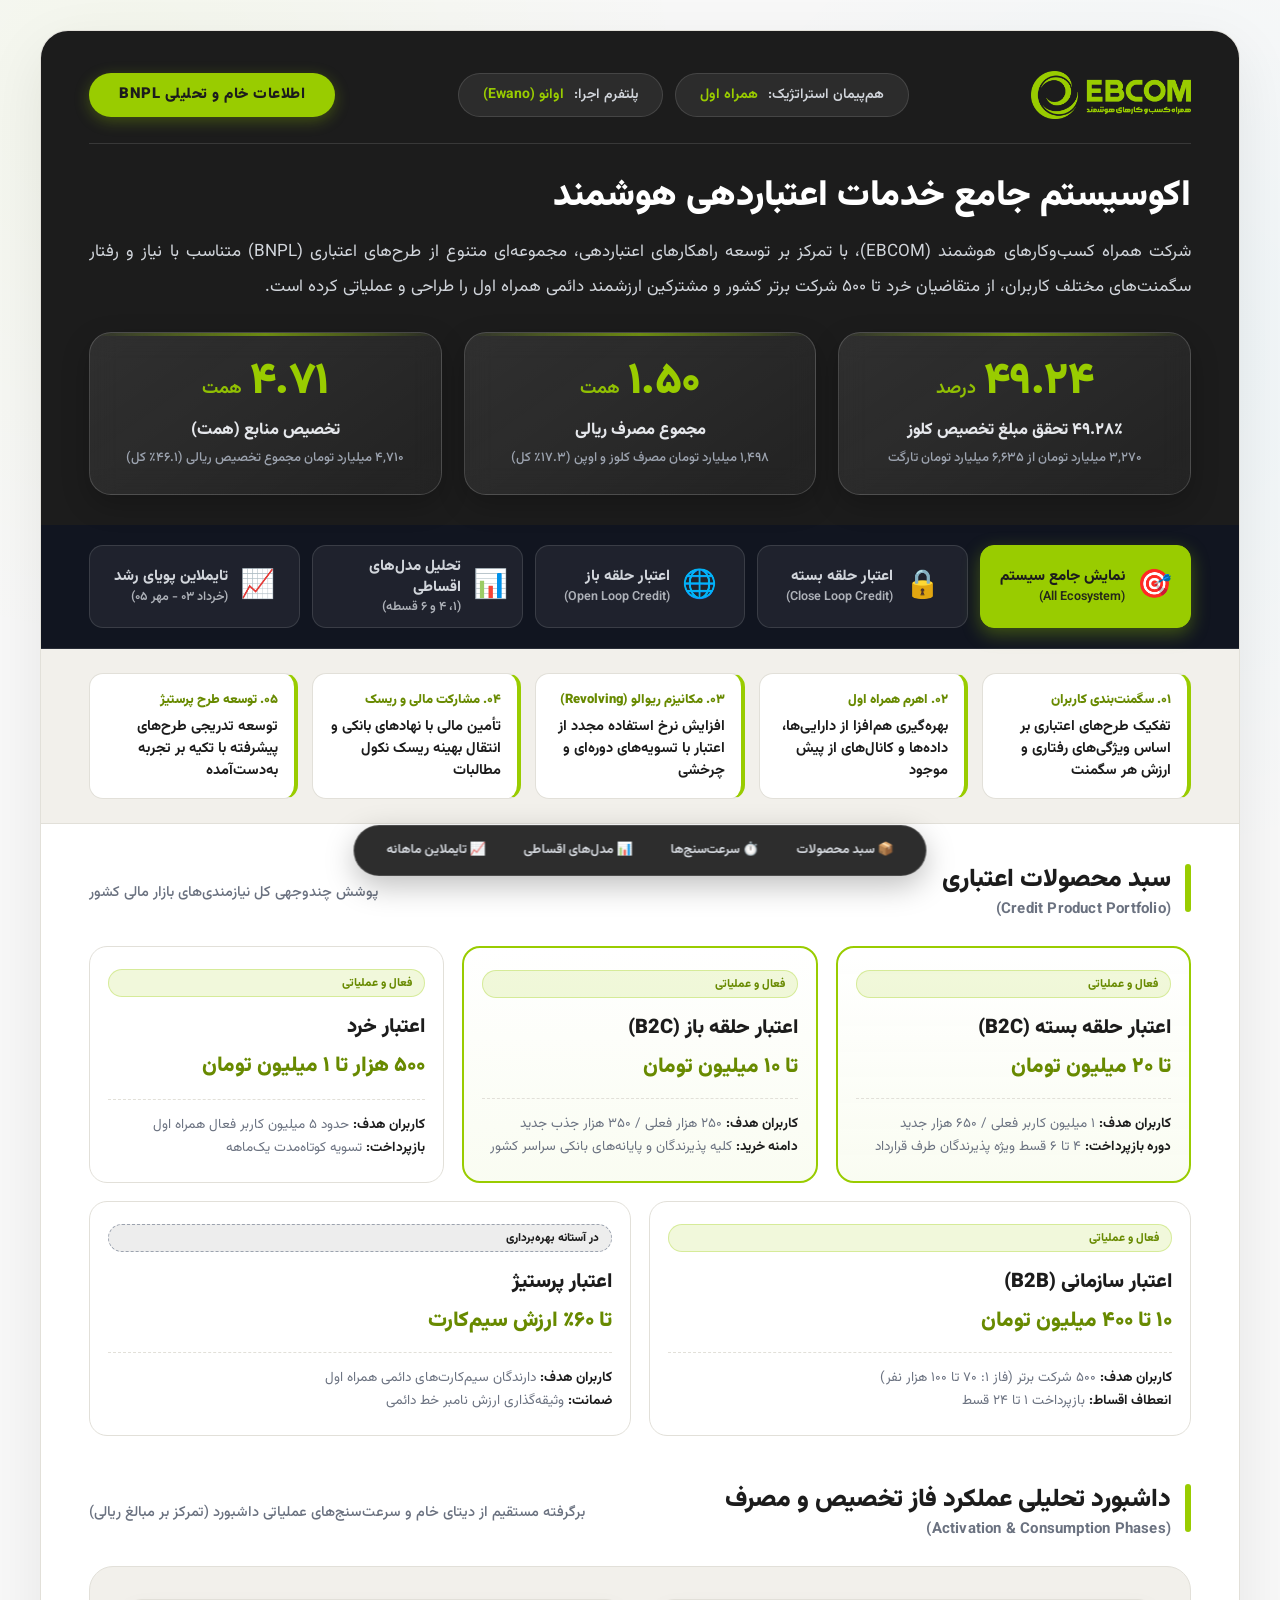
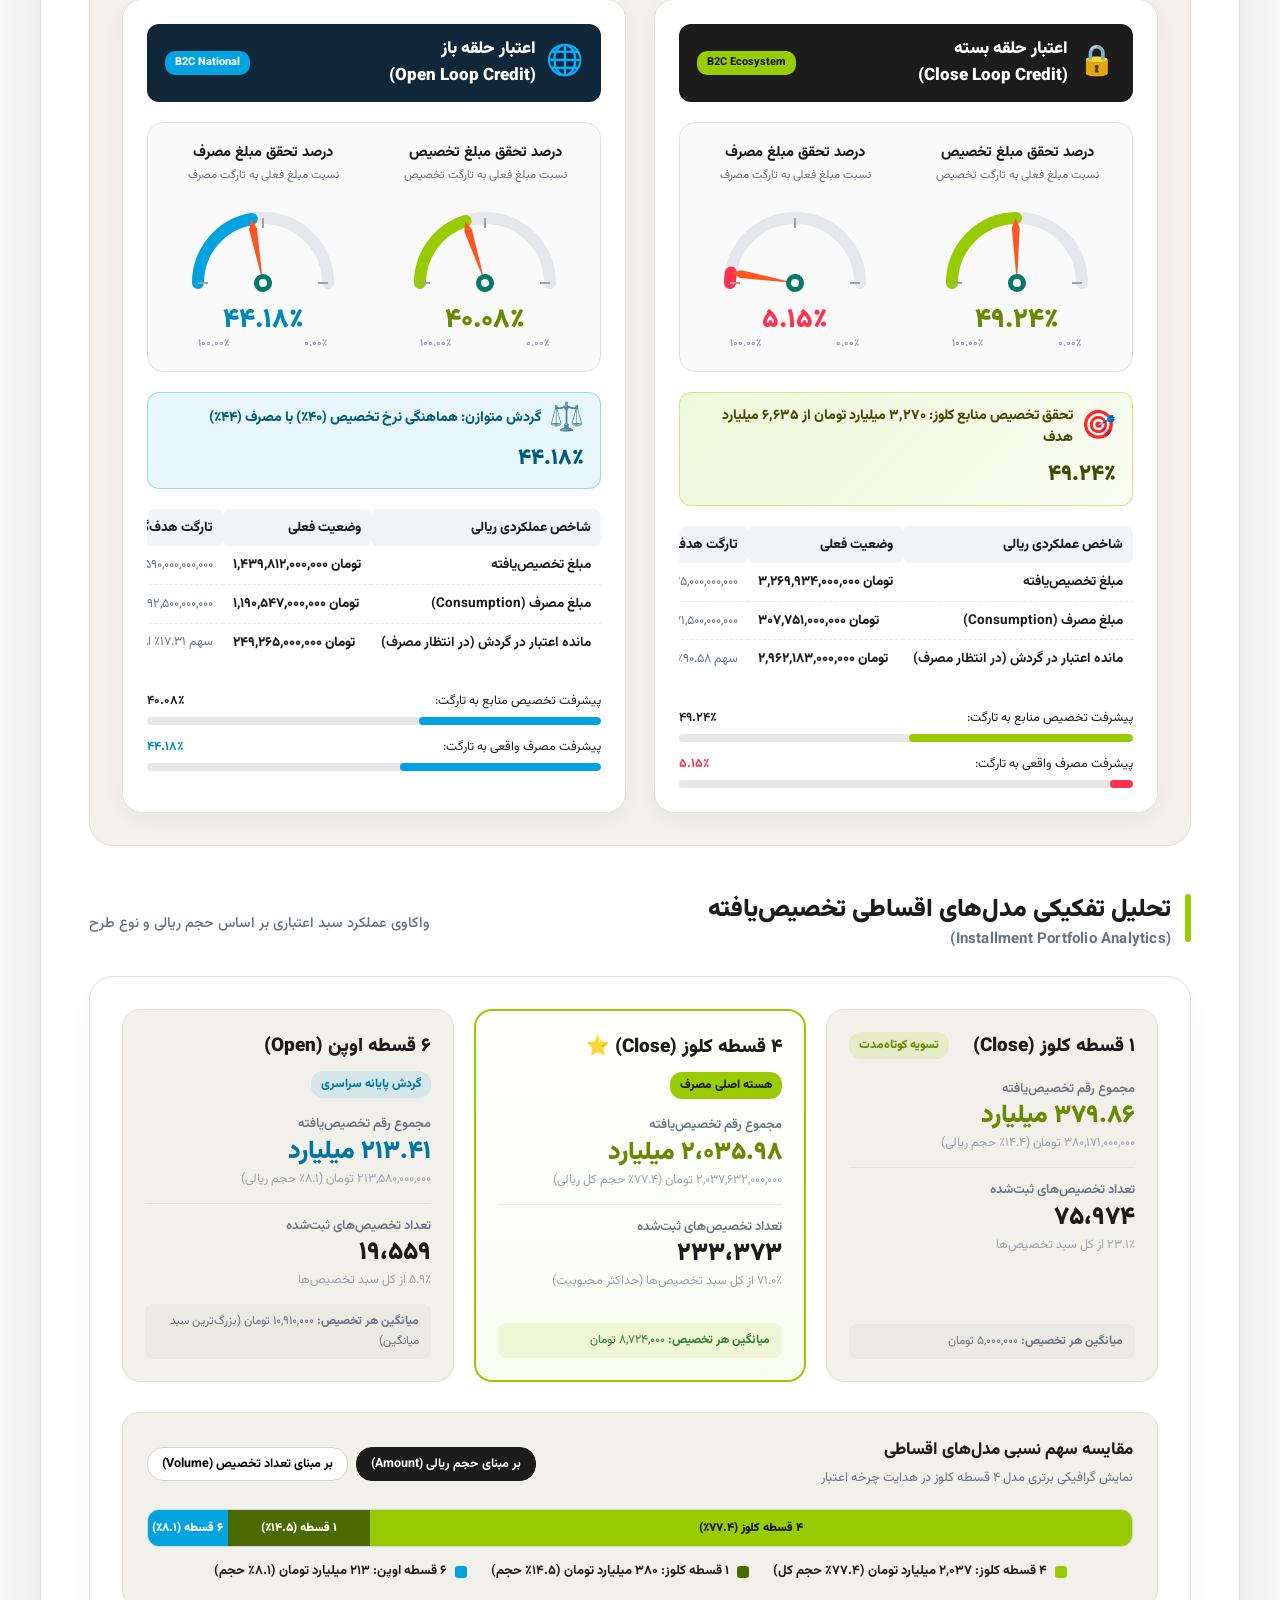
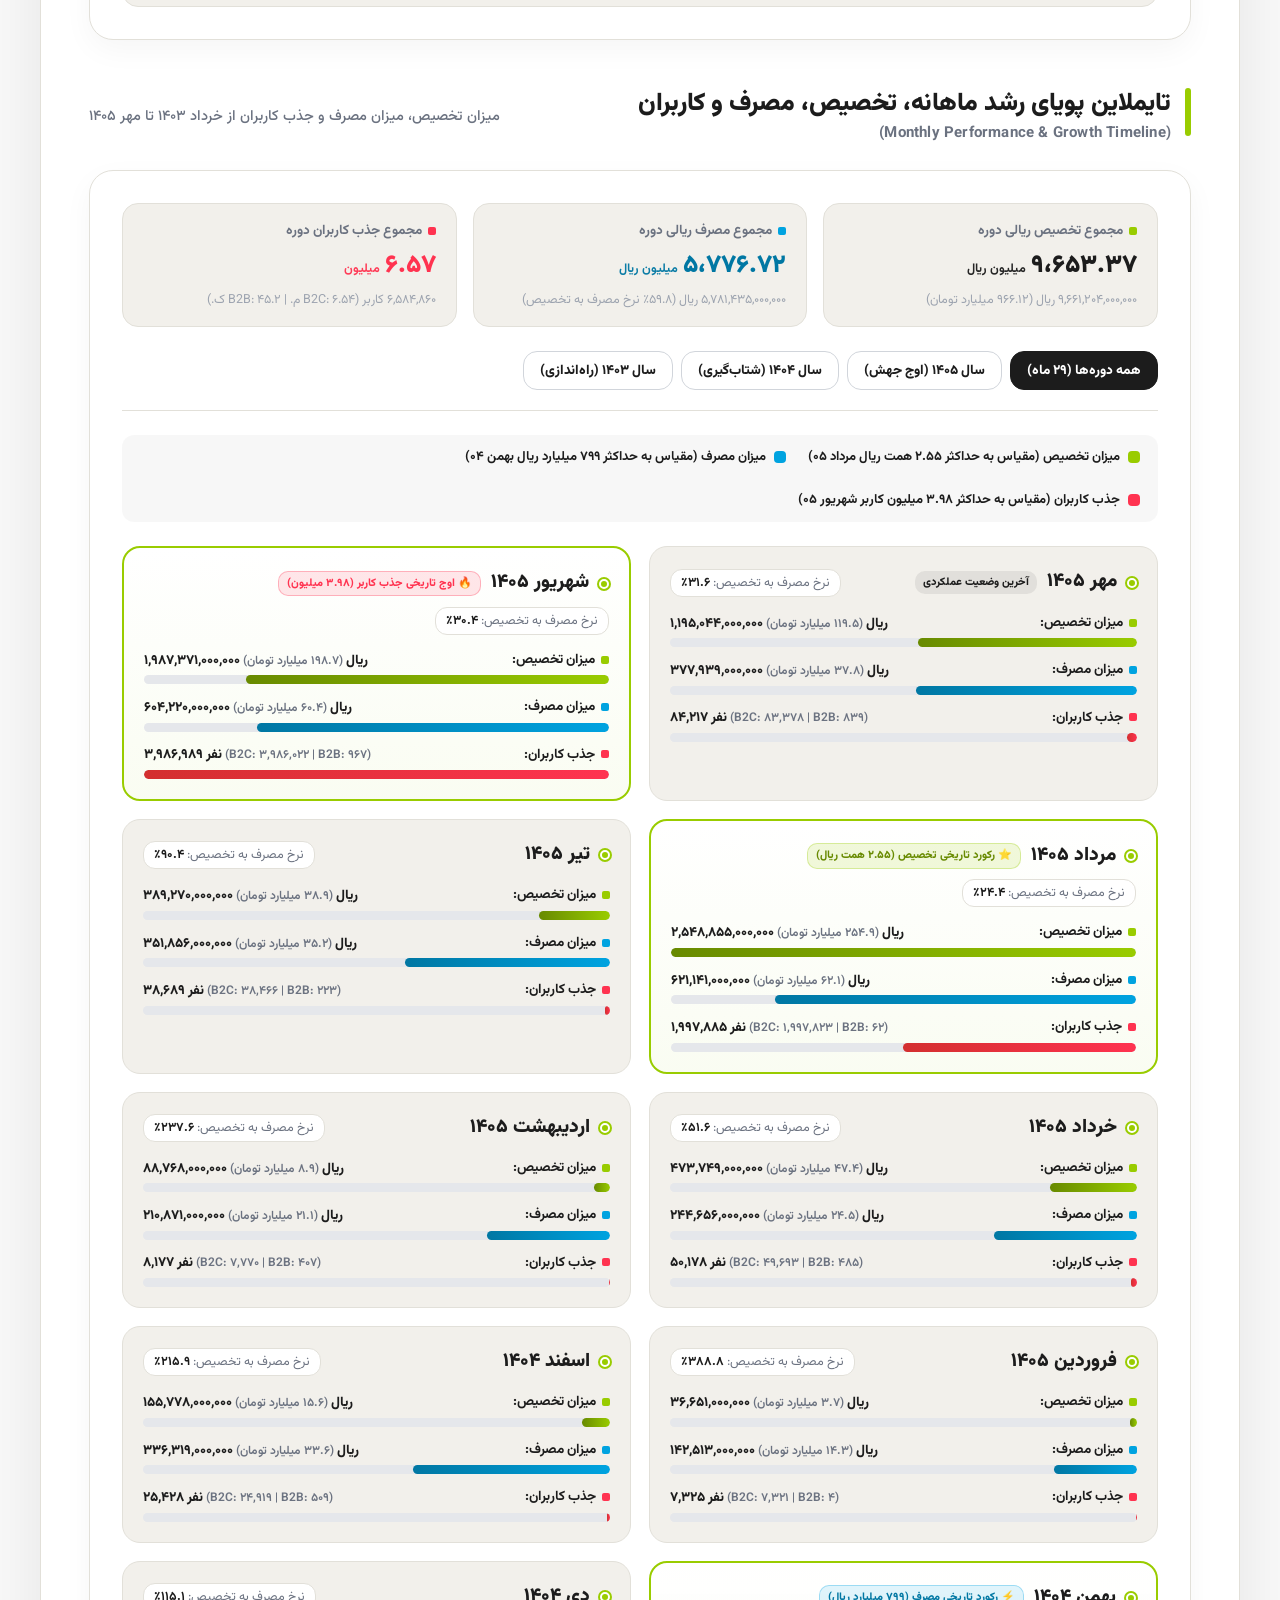
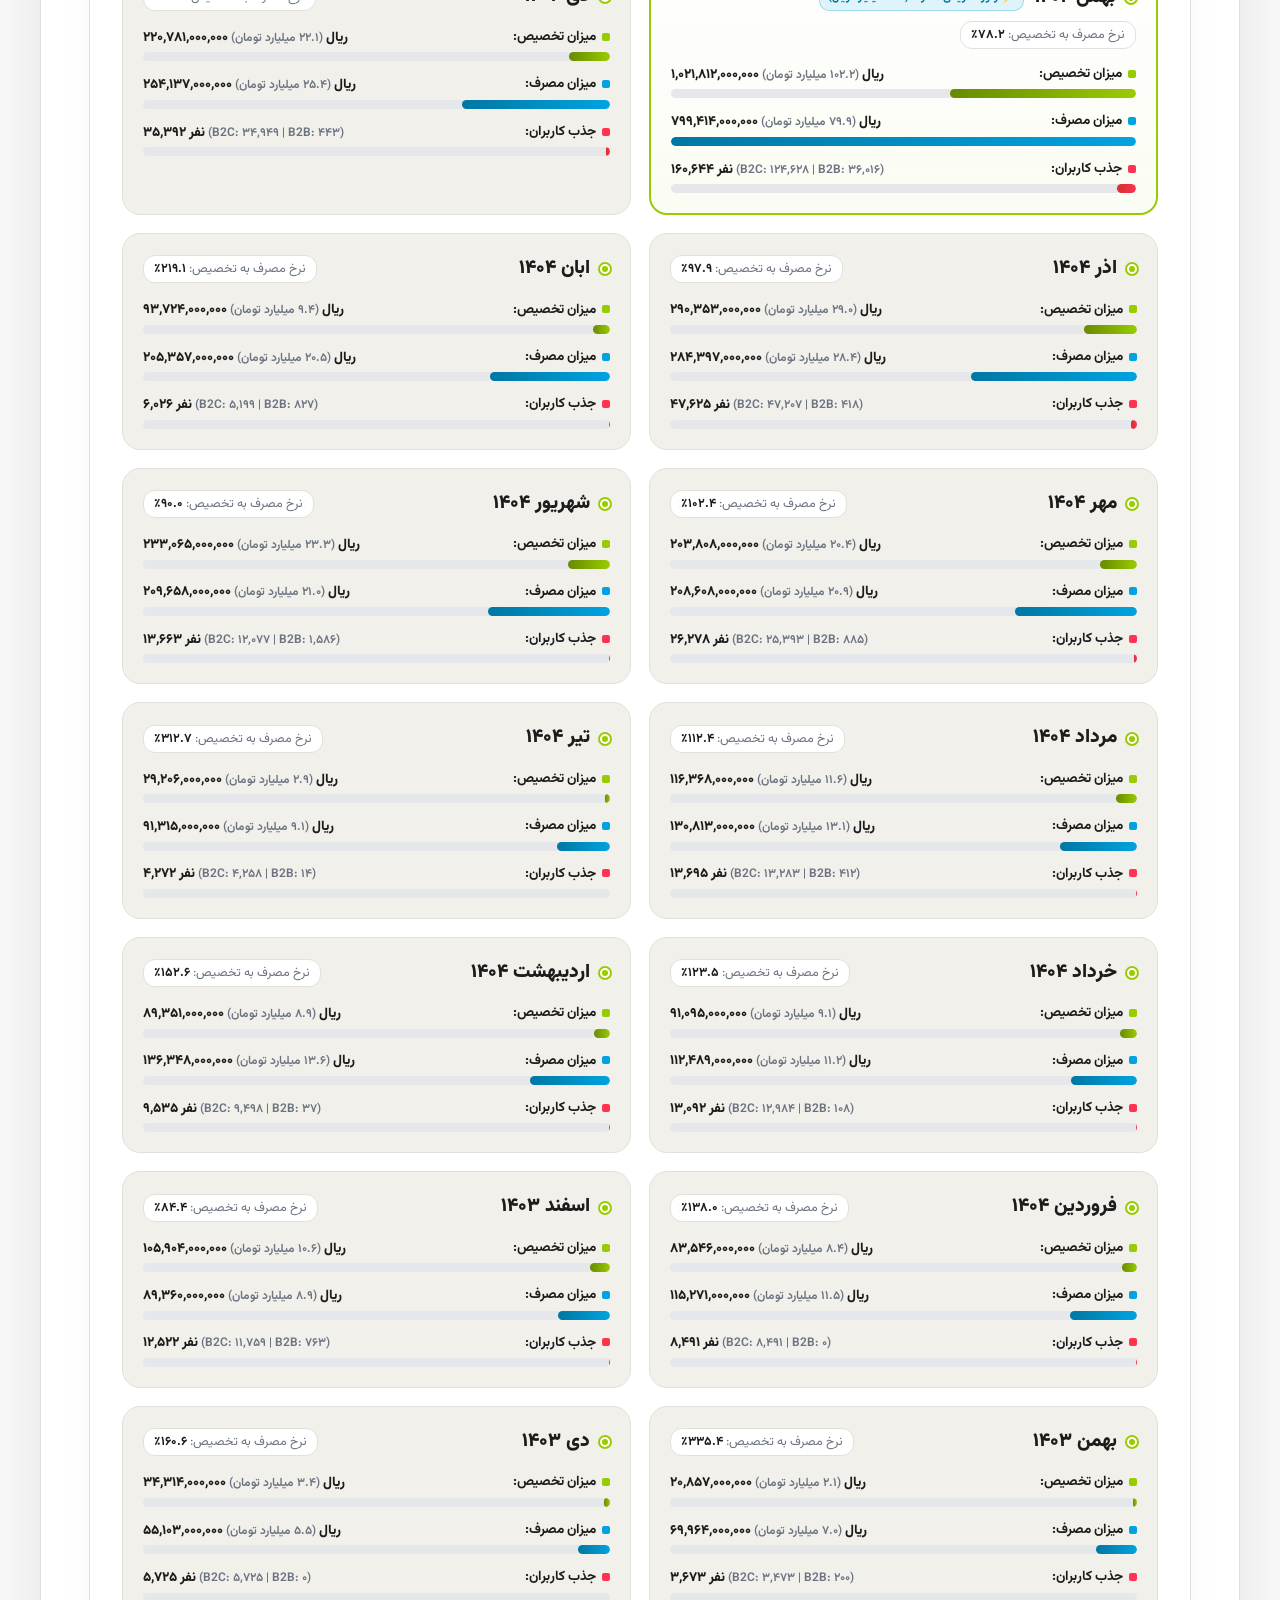
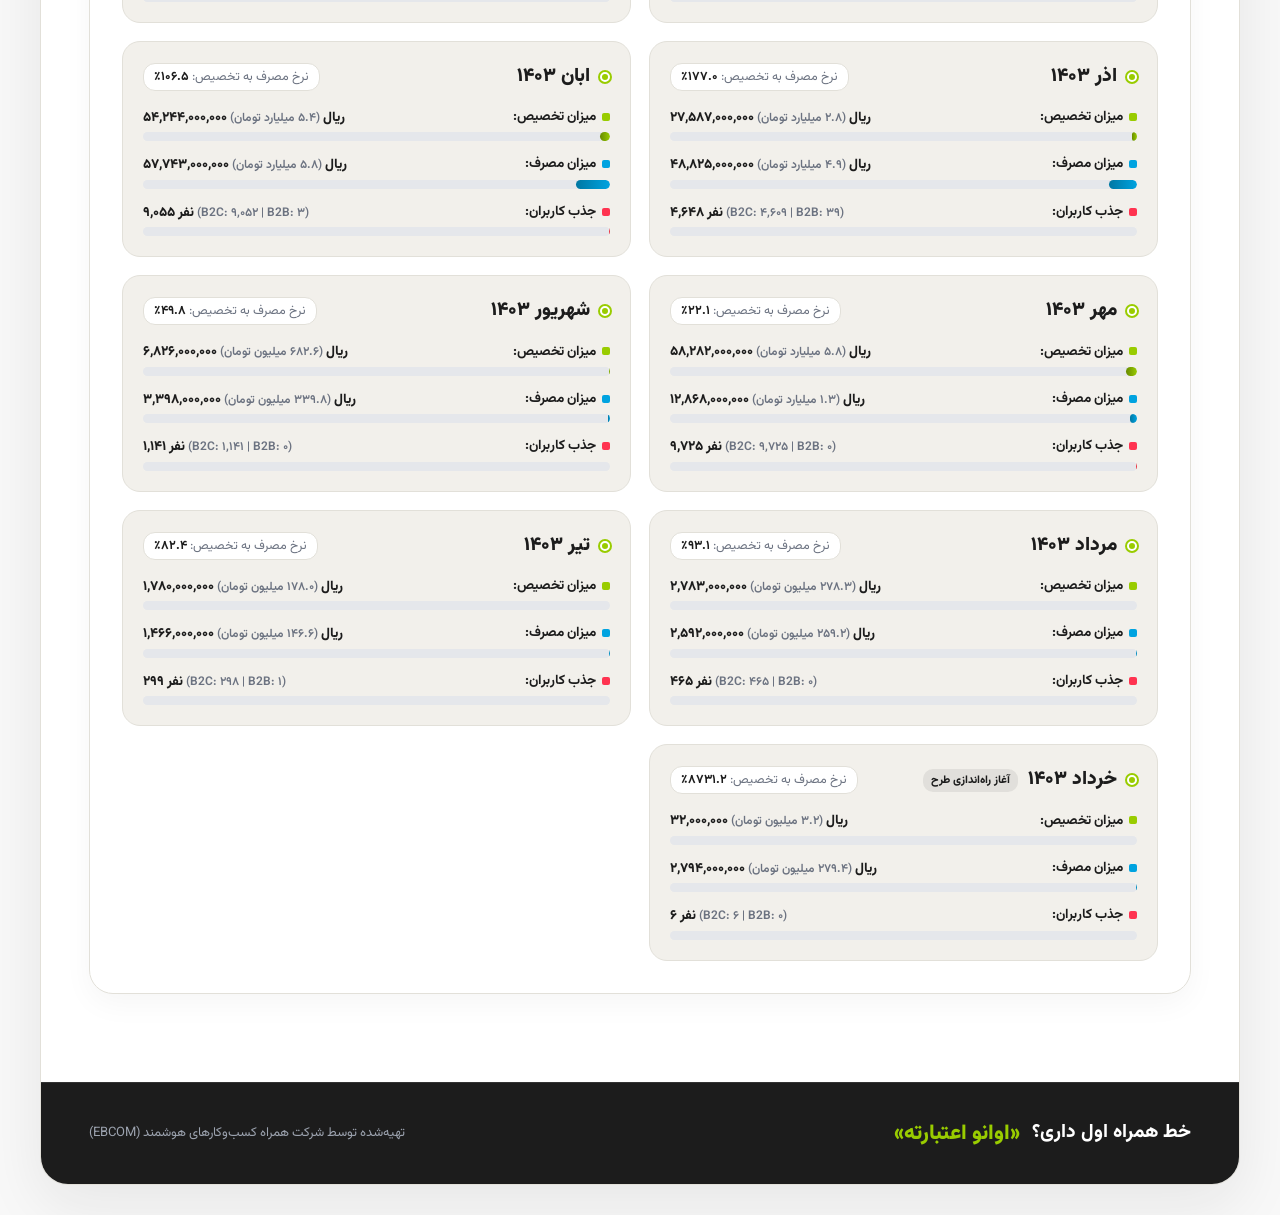
==== commit 68124879: "fit Ziira Header" ====
--- a/infographics/Credit/index.html
+++ b/infographics/Credit/index.html
@@ -2250,8 +2250,8 @@
           <!-- 3 MAIN STAT BOXES -->
           <div class="hero-stats-banner">
             <div class="hero-stat-card">
-              <div class="hero-stat-num" data-count="49.28" data-suffix="٪">
-                ۰٪
+              <div class="hero-stat-num" data-count="49.28" data-suffix="درصد">
+                درصد
               </div>
               <div class="hero-stat-label">۴۹.۲۸٪ تحقق مبلغ تخصیص کلوز</div>
               <div class="hero-stat-subtitle">
